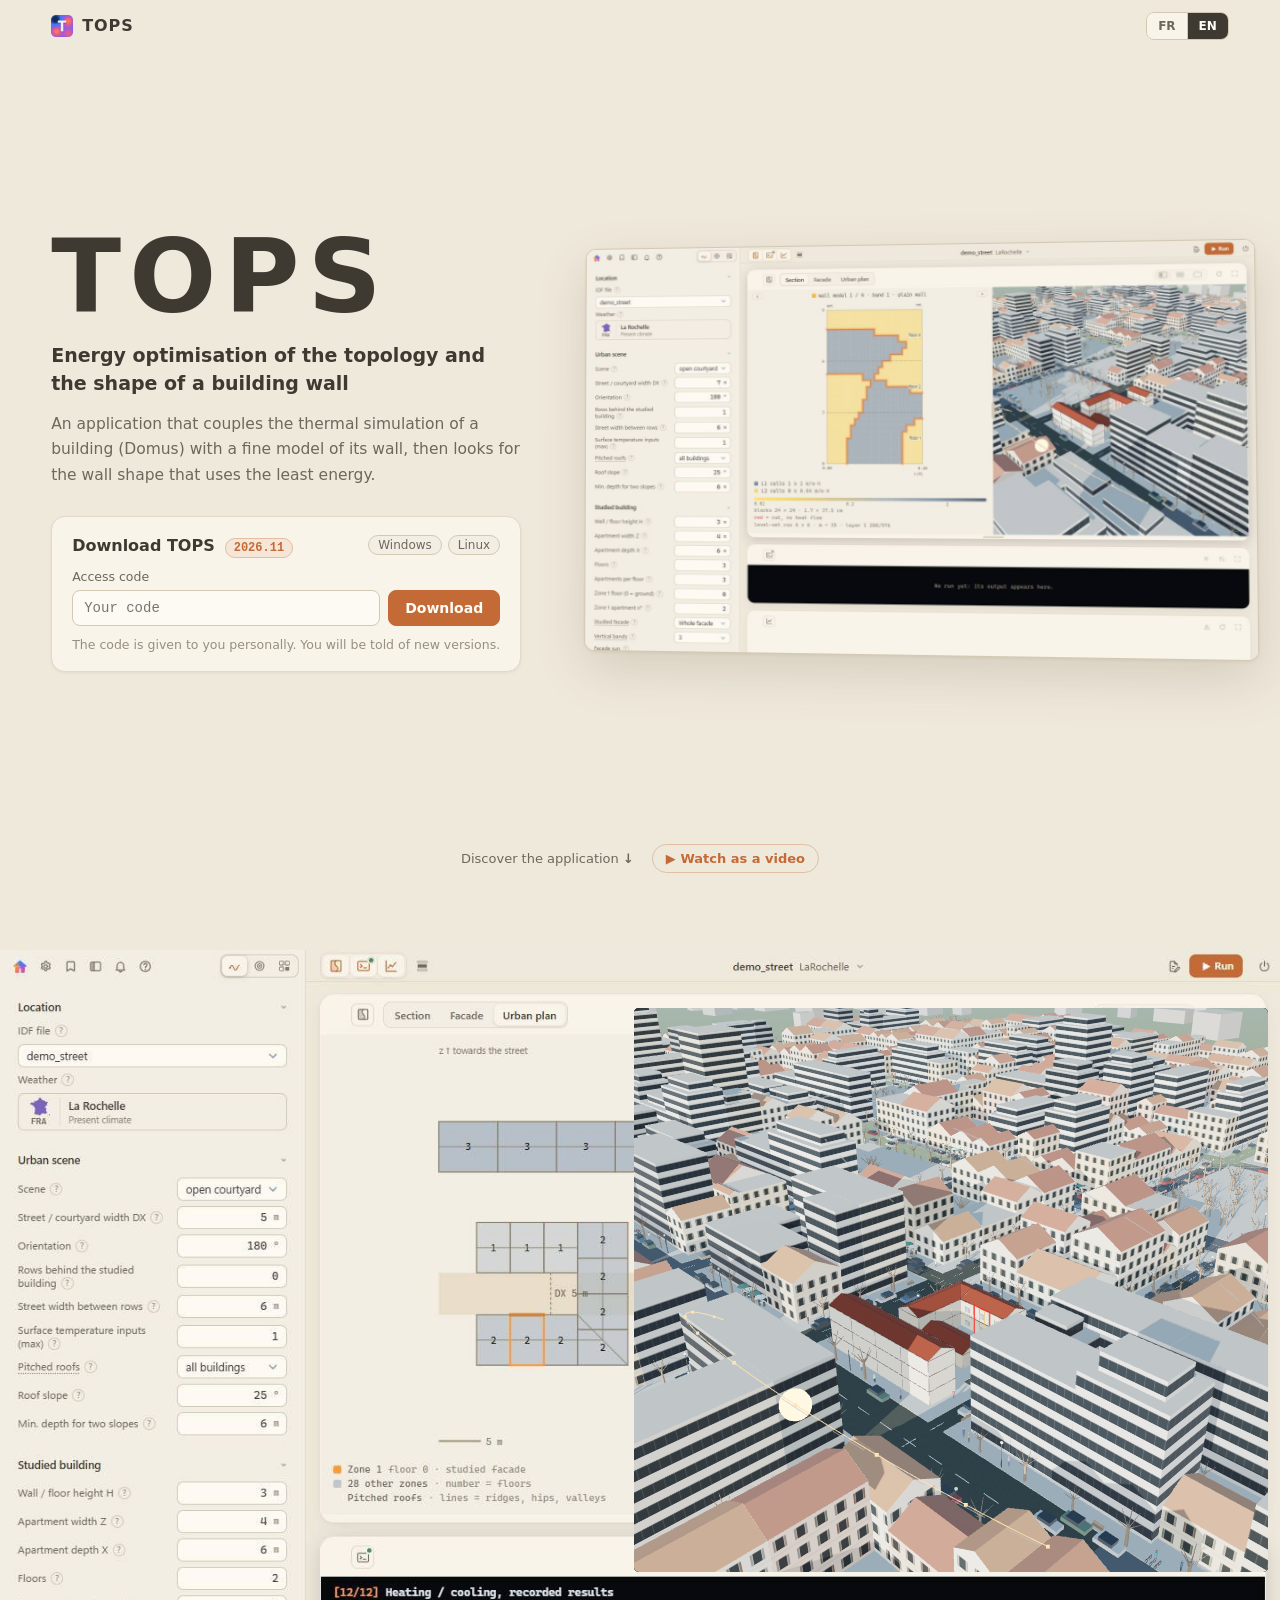
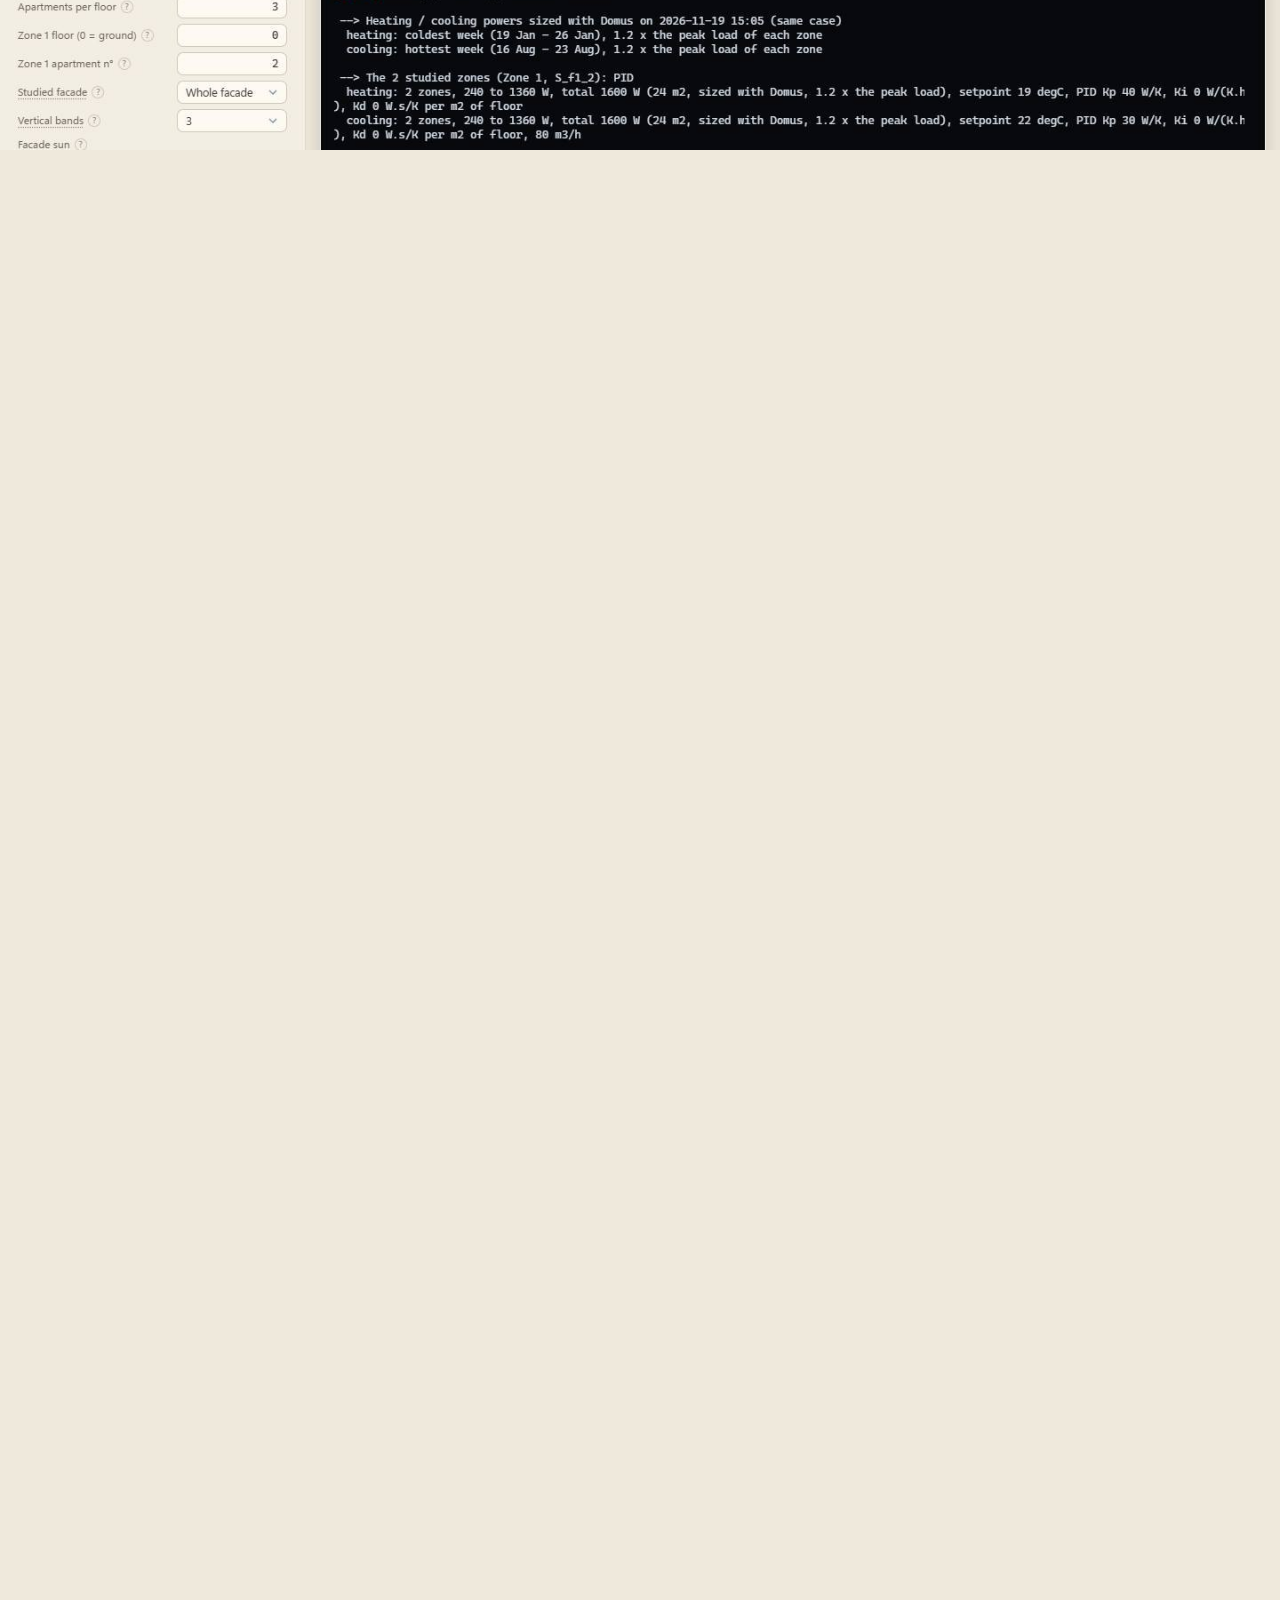
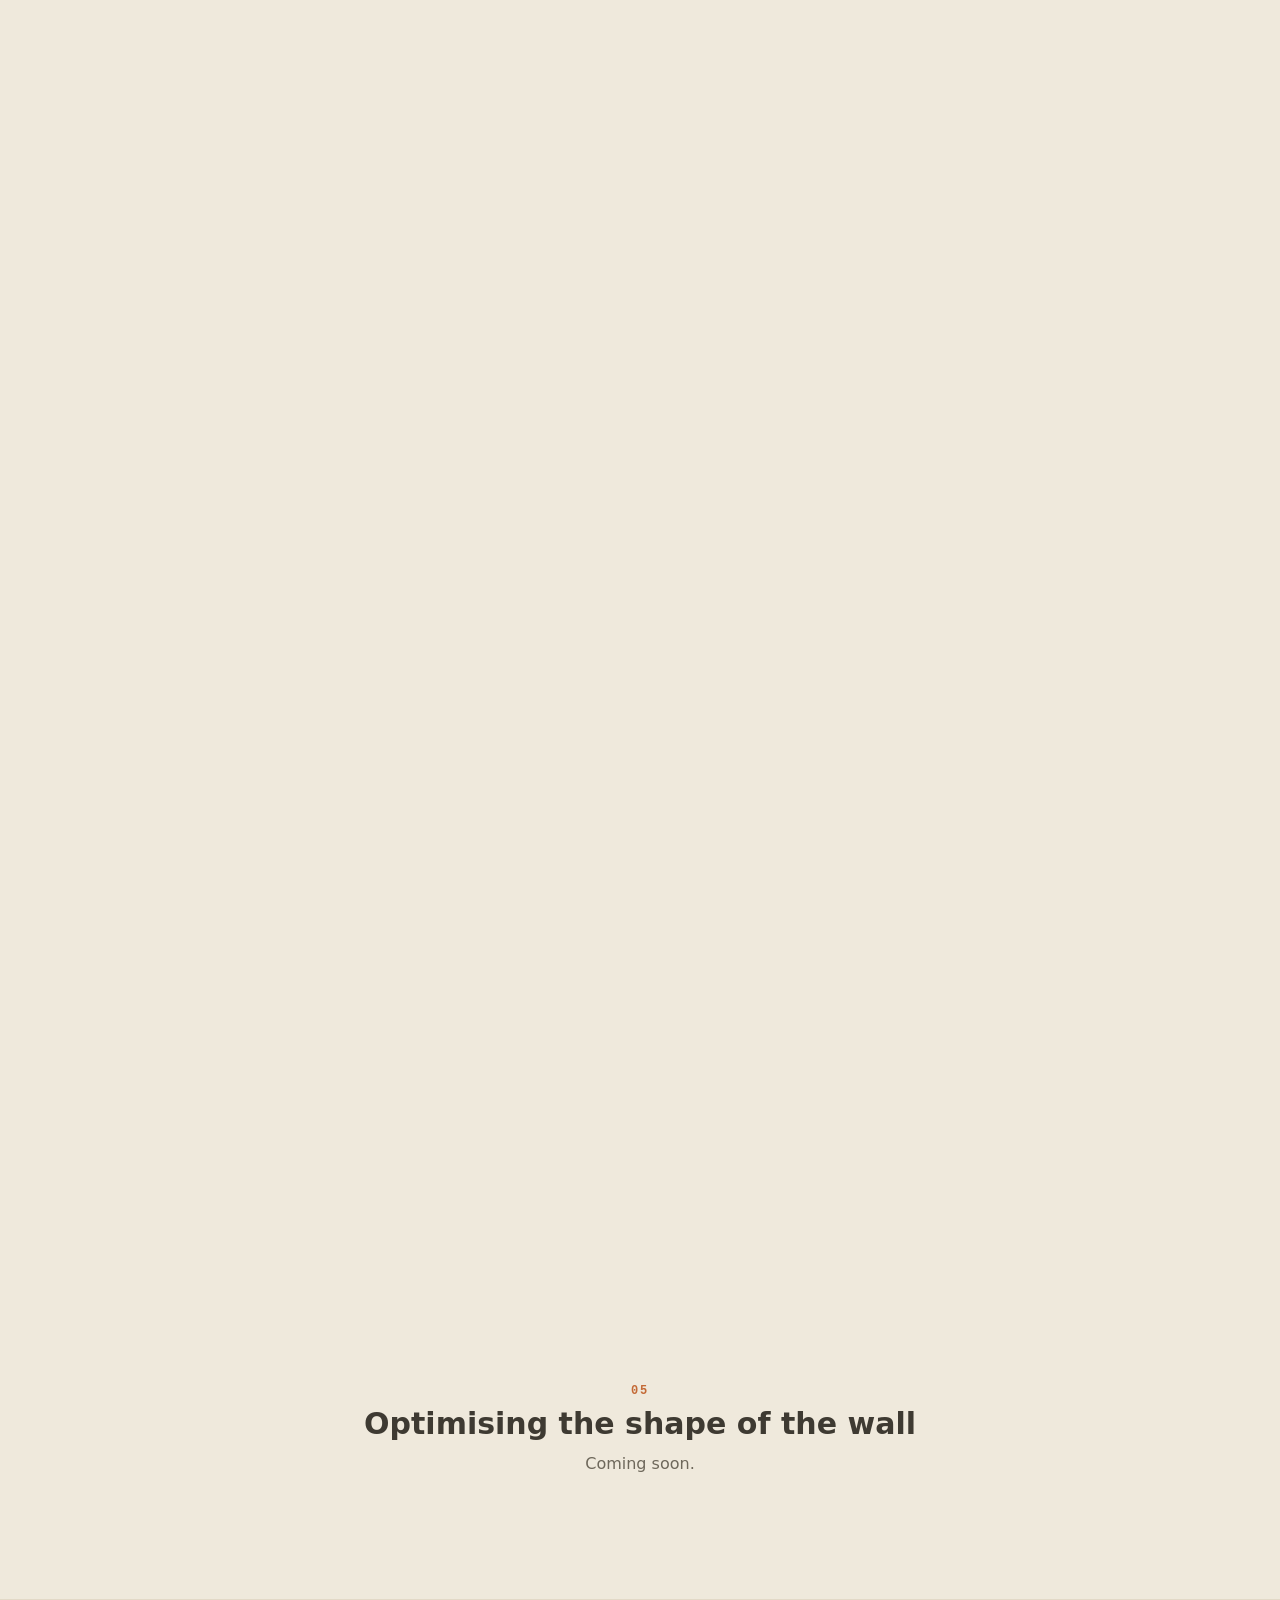
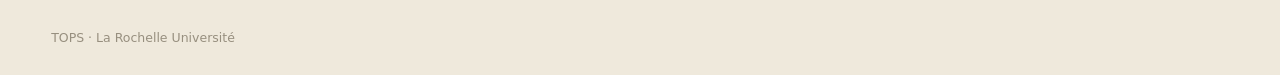
==== index.html @ 08a6b589 "update 5" ====
<!DOCTYPE html>
<html lang="fr">
<head>
<meta charset="utf-8">
<meta name="viewport" content="width=device-width, initial-scale=1">
<title>TOPS</title>
<meta name="description" content="TOPS : optimisation énergétique de la topologie et de la forme d'une paroi de bâtiment.">
<link rel="icon" href="assets/tops.png">
<link rel="stylesheet" href="css/site.css?v=2026-11-19b">
</head>
<body>

<header class="top">
  <a class="brand" href="#"><img src="assets/tops.png" alt="" width="22" height="22"><span>TOPS</span></a>
  <div class="lang" role="group" aria-label="Langue / Language">
    <button type="button" data-lang="fr">FR</button><button type="button" data-lang="en">EN</button>
  </div>
</header>

<main>
  <!-- ============ landing: what it is + download ============ -->
  <section class="hero">
    <div class="hero-text">
      <h1>TOPS</h1>
      <p class="sub" data-i18n="tagline">Optimisation énergétique de la topologie et de la forme d’une paroi de bâtiment</p>
      <p class="lead" data-i18n="lead">Une application qui couple la simulation thermique d’un bâtiment (Domus) à un modèle fin de sa paroi, puis cherche la forme de paroi qui consomme le moins.</p>

      <div class="dl card">
        <div class="dl-head">
          <div><b data-i18n="dlTitle">Télécharger TOPS</b><span class="ver">2026.11</span></div>
          <div class="os"><span class="chip">Windows</span><span class="chip">Linux</span></div>
        </div>
        <form class="dl-form" id="dlForm" autocomplete="off">
          <label for="dlCode" data-i18n="dlLabel">Code d’accès</label>
          <div class="dl-row">
            <input id="dlCode" name="code" type="text" inputmode="text" spellcheck="false" data-i18n-ph="dlPh" placeholder="Votre code">
            <button class="btn accent" type="submit" data-i18n="dlBtn">Télécharger</button>
          </div>
          <p class="dl-note" id="dlNote" data-i18n="dlNote">Le code vous est donné personnellement. Vous serez prévenu des nouvelles versions.</p>
        </form>
      </div>
    </div>
    <figure class="hero-shot win">
      <div class="win-bar"><i></i><i></i><i></i></div>
      <img src="media/s1_open.jpg" alt="" data-i18n-alt="heroAlt">
    </figure>
    <div class="more"><a href="#film"><span data-i18n="more">Découvrir l’application</span> <b>↓</b></a>
      <button class="watch" type="button">▶ <span data-i18n="watch">Regarder comme une vidéo</span></button></div>
  </section>

  <!-- ============ the film: one screen held in place; the scrolling is its time (forwards, backwards, still) ============ -->
  <section class="film" id="film">
    <div class="screen">
      <div class="clips"></div>
      <!-- step 3: the 3D viewer of TOPS itself, laid over the 3D view of the picture -->
      <div class="live">
        <iframe title="TOPS 3D" allow="fullscreen"></iframe>
        <button class="gate" type="button"><span data-i18n="liveTouch">Touchez pour prendre la vue en main</span></button>
      </div>
      <div class="tour"><span class="hint" data-i18n="liveHint">La vue est à vous : glissez pour tourner, Ctrl + molette pour zoomer</span>
        <button class="resume" type="button">↺ <span data-i18n="liveResume">Reprendre la visite guidée</span></button></div>
      <div class="cap"><p class="num"></p><h2></h2><p class="txt"></p></div>
      <div class="ctl"><button class="play" type="button" title="Lecture"><i></i></button>
        <nav class="track" aria-label="Étapes"><span class="fill"></span></nav></div>
      <p class="scroll-hint"><span data-i18n="scrollHint">Faites défiler pour avancer</span> <b>↓</b></p>
    </div>
    <!-- one step per part of the film; data-id: media/<id>.mp4 (durations: media/film.json);
         data-live: the page laid over the picture during data-dur seconds of film -->
    <div class="steps">
      <div class="step" data-id="s1_open" data-t="s1t" data-p="s1p"></div>
      <div class="step" data-id="s2_scene" data-t="s2t" data-p="s2p"></div>
      <div class="step" data-id="s3_view" data-t="s3t" data-p="s3p" data-live="viewer/index.html" data-dur="36"></div>
      <div class="step" data-id="s4_weather" data-t="s4t" data-p="s4p"></div>
    </div>
  </section>

  <section class="soon">
    <p class="num">05</p>
    <h2 data-i18n="s5t">Optimiser la forme de la paroi</h2>
    <p data-i18n="soon">Bientôt.</p>
  </section>
</main>

<footer class="foot"><span>TOPS · La Rochelle Université</span></footer>

<script src="media/film.js?v=2026-11-19b"></script>
<script src="js/site.js?v=2026-11-19b"></script>
</body>
</html>
---- css/site.css ----
/* Cream theme of TOPS (the values of html[data-theme=cream] in hubgui/web/css/ux.css) */
:root {
  --bg: #efe9dc; --bg-2: #f3eee3; --panel: #f8f4ea; --panel-2: #f2ece0; --raise: #e9e1d1;
  --line: #e2d9c7; --line-2: #d3c8b2;
  --text: #3e3a32; --muted: #6e685b; --faint: #978f7f;
  --accent: #c46a36; --accent-hover: #b25d2c;
  --input-bg: #fdfaf3;
  --shadow: 0 1px 3px rgba(80,60,30,.08), 0 18px 50px rgba(80,60,30,.16);
  --sans: "Segoe UI Variable Text", "Segoe UI", system-ui, -apple-system, "Helvetica Neue", sans-serif;
  --mono: "Cascadia Mono", Consolas, ui-monospace, monospace;
  color-scheme: light;
}
* { box-sizing: border-box; }
html { scroll-behavior: smooth; }
html, body { margin: 0; background: var(--bg); color: var(--text); font-family: var(--sans); }
body { overflow-x: hidden; }
img, video { display: block; max-width: 100%; }

/* ---------- top bar ---------- */
.top { position: sticky; top: 0; z-index: 10; height: 52px; display: flex; align-items: center; justify-content: space-between;
  padding: 0 max(16px, 4vw); background: rgba(239,233,220,.86); backdrop-filter: blur(10px); -webkit-backdrop-filter: blur(10px);
  border-bottom: 1px solid transparent; transition: border-color .3s; }
.top.scrolled { border-bottom-color: var(--line); }
.top { transition: border-color .3s, transform .35s ease; }
.top.away { transform: translateY(-100%); }        /* hidden while going down the film: the application fills the screen */
.brand { display: flex; align-items: center; gap: 9px; color: var(--text); text-decoration: none; font-weight: 700; letter-spacing: .06em; }
.lang { display: flex; border: 1px solid var(--line-2); border-radius: 8px; overflow: hidden; }
.lang button { font: 600 12px var(--sans); padding: 6px 11px; border: 0; background: var(--panel); color: var(--muted); cursor: pointer; }
.lang button + button { border-left: 1px solid var(--line-2); }
.lang button.on { background: var(--text); color: #fffdf7; }

/* ---------- landing ---------- */
.hero { min-height: calc(100vh - 52px); display: grid; grid-template-columns: minmax(320px, 470px) minmax(0, 1fr); gap: 5vw;
  align-items: center; padding: 4vh max(16px, 4vw) 10vh; position: relative; }
.hero h1 { margin: 0; font-size: clamp(56px, 8vw, 104px); letter-spacing: .08em; line-height: 1; font-weight: 700; }
.hero .sub { margin: 14px 0 0; font-size: 19px; line-height: 1.45; color: var(--text); font-weight: 600; }
.hero .lead { margin: 14px 0 28px; font-size: 15.5px; line-height: 1.65; color: var(--muted); }

.card { background: var(--panel); border: 1px solid var(--line); border-radius: 14px; box-shadow: 0 1px 3px rgba(80,60,30,.08); }
.dl { padding: 18px 20px 16px; }
.dl-head { display: flex; justify-content: space-between; align-items: center; gap: 10px; flex-wrap: wrap; }
.dl-head b { font-size: 16px; }
.ver { margin-left: 10px; font: 600 12px var(--mono); color: var(--accent); background: #f6e6d8; border: 1px solid #e2bfa3;
  padding: 2px 8px; border-radius: 999px; }
.os { display: flex; gap: 6px; }
.chip { font-size: 12px; color: var(--muted); border: 1px solid var(--line-2); border-radius: 999px; padding: 2px 9px; background: var(--bg-2); }
.dl-form { margin-top: 14px; }
.dl-form label { display: block; font-size: 12.5px; color: var(--muted); margin-bottom: 6px; }
.dl-row { display: flex; gap: 8px; }
.dl-row input { flex: 1; min-width: 0; font: 14px var(--mono); padding: 9px 11px; border-radius: 8px; border: 1px solid var(--line-2);
  background: var(--input-bg); color: var(--text); outline: none; }
.dl-row input:focus { border-color: var(--accent); box-shadow: 0 0 0 3px rgba(196,106,54,.15); }
.btn { font: 600 14px var(--sans); border-radius: 8px; padding: 9px 16px; cursor: pointer; border: 1px solid var(--line-2); background: var(--panel-2); color: var(--text); }
.btn.accent { background: var(--accent); border-color: var(--accent); color: #fffdf7; }
.btn.accent:hover { background: var(--accent-hover); }
.dl-note { margin: 10px 0 0; font-size: 12.5px; line-height: 1.5; color: var(--faint); }
.dl-note.warn { color: #a4562a; }

/* the window of the application (shadow + its own bar is the top of the clip) */
.win { position: relative; border-radius: 10px; overflow: hidden; background: var(--panel); border: 1px solid var(--line-2);
  box-shadow: var(--shadow); aspect-ratio: 1440 / 900; }
.win img, .win video { width: 100%; height: 100%; object-fit: cover; }
.hero-shot { margin: 0; transform: perspective(1600px) rotateY(-7deg) rotateX(2deg); transform-origin: left center; }
.hero-shot .win-bar { display: none; }
.hero-shot.win { aspect-ratio: 1440 / 900; }

.more { position: absolute; left: 50%; bottom: 3vh; transform: translateX(-50%); display: flex; gap: 18px; align-items: center; font-size: 13px; }
.more a { color: var(--muted); text-decoration: none; }
.watch { font: 600 13px var(--sans); color: var(--accent); background: transparent; border: 1px solid #e2bfa3; border-radius: 999px; padding: 6px 13px; cursor: pointer; }
.watch:hover { background: #f6e6d8; }
.more b { display: inline-block; animation: bob 1.6s ease-in-out infinite; }
@keyframes bob { 50% { transform: translateY(4px); } }

/* ---------- the film: one screen held in place while the page scrolls under it (the scrolling is its time) ---------- */
.film { position: relative; }
/* the background of the application (cream): the bands left by another shape of screen are part of it */
.screen { position: sticky; top: 0; height: 100vh; height: 100svh; overflow: hidden; background: var(--bg); }
.screen .v { position: absolute; inset: 0; width: 100%; height: 100%; object-fit: contain; opacity: 0; }
.screen .v.on { opacity: 1; }
/* step 3: the viewer itself, over the 3D view of the picture then the whole screen (js/site.js placeLive) */
.live { position: absolute; left: 0; top: 0; width: 0; height: 0; overflow: hidden; visibility: hidden; }
.screen.live-on .live { visibility: visible; }
.live iframe { display: block; border: 0; background: var(--bg); transform-origin: 0 0; }
/* touch screens: the finger scrolls the page until the visitor taps the view */
.live .gate { display: none; position: absolute; inset: 0; border: 0; padding: 0; background: transparent; cursor: pointer;
  align-items: flex-end; justify-content: center; }
.live .gate span { margin-bottom: 70px; font: 600 14px var(--sans); color: #fffdf7; background: rgba(36,30,22,.62); padding: 10px 18px;
  border-radius: 999px; box-shadow: 0 8px 30px rgba(40,25,10,.3); }
@media (pointer: coarse) { .screen.live-on:not(.free) .live .gate { display: flex; } }
.live .gate span { opacity: 0; transition: opacity .4s; }
.screen.touring .live .gate span { opacity: 1; }
/* the tour: a hint while it is guided, the way back to it once the visitor has the view */
.tour { position: absolute; left: 50%; bottom: 66px; transform: translateX(-50%); pointer-events: none; opacity: 0; transition: opacity .4s; }
.screen.touring .tour { opacity: 1; }
.tour .hint, .tour .resume { font: 600 13px var(--sans); border-radius: 999px; padding: 8px 16px; white-space: nowrap;
  box-shadow: 0 4px 18px rgba(40,25,10,.22); }
.tour .hint { display: block; color: #fffdf7; background: rgba(36,30,22,.58); backdrop-filter: blur(6px); -webkit-backdrop-filter: blur(6px); }
.tour .resume { display: none; color: var(--text); background: rgba(248,244,234,.95); border: 1px solid var(--line-2); cursor: pointer; }
.screen.free .tour .hint, .screen.auto .tour .hint { display: none; }
.screen.free .tour .resume { display: block; pointer-events: auto; }
@media (pointer: coarse) { .tour .hint { display: none; } }
.steps { margin-top: -100vh; margin-top: -100svh; position: relative; pointer-events: none; }
.step { position: absolute; left: 0; right: 0; }

/* what the step shows: a card over the application (bottom right: its empty corner of figures) */
.cap { position: absolute; right: 22px; bottom: 76px; width: min(360px, calc(100% - 44px)); padding: 14px 18px 15px;
  background: rgba(248,244,234,.93); border: 1px solid var(--line-2); border-radius: 14px;
  box-shadow: 0 10px 34px rgba(80,60,30,.20); backdrop-filter: blur(8px); -webkit-backdrop-filter: blur(8px);
  opacity: 0; transform: translateY(8px); transition: opacity .35s, transform .35s; pointer-events: none; }
.cap.in { opacity: 1; transform: none; }
.cap .num { font: 700 11.5px var(--mono); letter-spacing: .14em; color: var(--accent); margin: 0 0 5px; }
.cap h2 { margin: 0 0 6px; font-size: 19px; line-height: 1.25; }
.cap .txt { margin: 0; font-size: 14px; line-height: 1.55; color: var(--muted); }


/* play (the page scrolls by itself at the speed of the film) above the track of the whole film, one dot per step:
   right edge, out of the way of the application */
.ctl { position: absolute; right: 8px; top: 50%; transform: translateY(-50%); display: flex; flex-direction: column; align-items: center;
  gap: 12px; opacity: 0; transition: opacity .4s; pointer-events: none; }
.screen.shown .ctl { opacity: 1; pointer-events: auto; }
.ctl .play { width: 30px; height: 30px; border-radius: 50%; border: 0; background: var(--accent); cursor: pointer; display: grid; place-items: center;
  box-shadow: 0 4px 14px rgba(120,60,20,.28); }
.ctl .play:hover { background: var(--accent-hover); }
.ctl .play i { width: 0; height: 0; border-left: 10px solid #fffdf7; border-top: 6px solid transparent; border-bottom: 6px solid transparent; margin-left: 3px; }
.screen.auto .ctl .play i { width: 10px; height: 11px; border: 0; margin: 0; border-left: 3px solid #fffdf7; border-right: 3px solid #fffdf7; }
.ctl .track { position: relative; width: 16px; height: min(240px, 34vh); cursor: pointer; }
.ctl .track::before { content: ''; position: absolute; top: 0; bottom: 0; left: 7px; width: 3px; border-radius: 2px; background: rgba(211,200,178,.9); }
.ctl .fill { position: absolute; top: 0; left: 7px; width: 3px; border-radius: 2px; background: var(--accent); height: 0; }
.ctl .track a { position: absolute; left: 3px; width: 11px; height: 11px; margin-top: -5px; border-radius: 50%; background: var(--panel);
  border: 2px solid var(--line-2); box-shadow: 0 1px 4px rgba(80,60,30,.25); transition: background .3s, border-color .3s, transform .3s; }
.ctl .track a:hover { transform: scale(1.25); }
.ctl .track a.on { background: var(--accent); border-color: var(--accent); transform: scale(1.2); }
/* the first time on the film: scrolling is the way on */
.scroll-hint { position: absolute; left: 50%; bottom: 18px; transform: translateX(-50%); margin: 0; font-size: 13px; color: var(--muted);
  background: rgba(248,244,234,.9); padding: 6px 14px; border-radius: 999px; border: 1px solid var(--line); opacity: 0; transition: opacity .5s; pointer-events: none; }
.scroll-hint b { display: inline-block; animation: bob 1.6s ease-in-out infinite; }
.screen.shown.at-start:not(.auto) .scroll-hint { opacity: 1; }

.soon { max-width: 760px; margin: 0 auto; padding: 14vh max(16px, 4vw); text-align: center; }
.soon .num { font: 700 12px var(--mono); letter-spacing: .14em; color: var(--accent); margin: 0 0 8px; }
.soon h2 { margin: 0 0 12px; font-size: 30px; line-height: 1.2; }
.soon p { margin: 0; color: var(--muted); }

.foot { padding: 30px max(16px, 4vw); color: var(--faint); font-size: 12.5px; border-top: 1px solid var(--line); }

/* ---------- narrow screens ---------- */
@media (max-width: 900px) {
  .hero { grid-template-columns: minmax(0, 1fr); gap: 28px; padding-top: 3vh; }
  .hero-shot { transform: none; }
  .more { display: none; }
  .cap { left: 12px; right: 12px; width: auto; bottom: 64px; padding: 11px 14px; }
  .cap h2 { font-size: 17px; }
  .cap .txt { font-size: 13px; }
  .ctl { right: 4px; }
  .tour { bottom: 58px; }
  .tour .hint, .tour .resume { font-size: 12px; }
  .soon h2 { font-size: 24px; }
}
@media (max-width: 420px) {
  .dl-row { flex-direction: column; }
}
@media (prefers-reduced-motion: reduce) {
  html { scroll-behavior: auto; }
  .more b, .scroll-hint b { animation: none; }
}
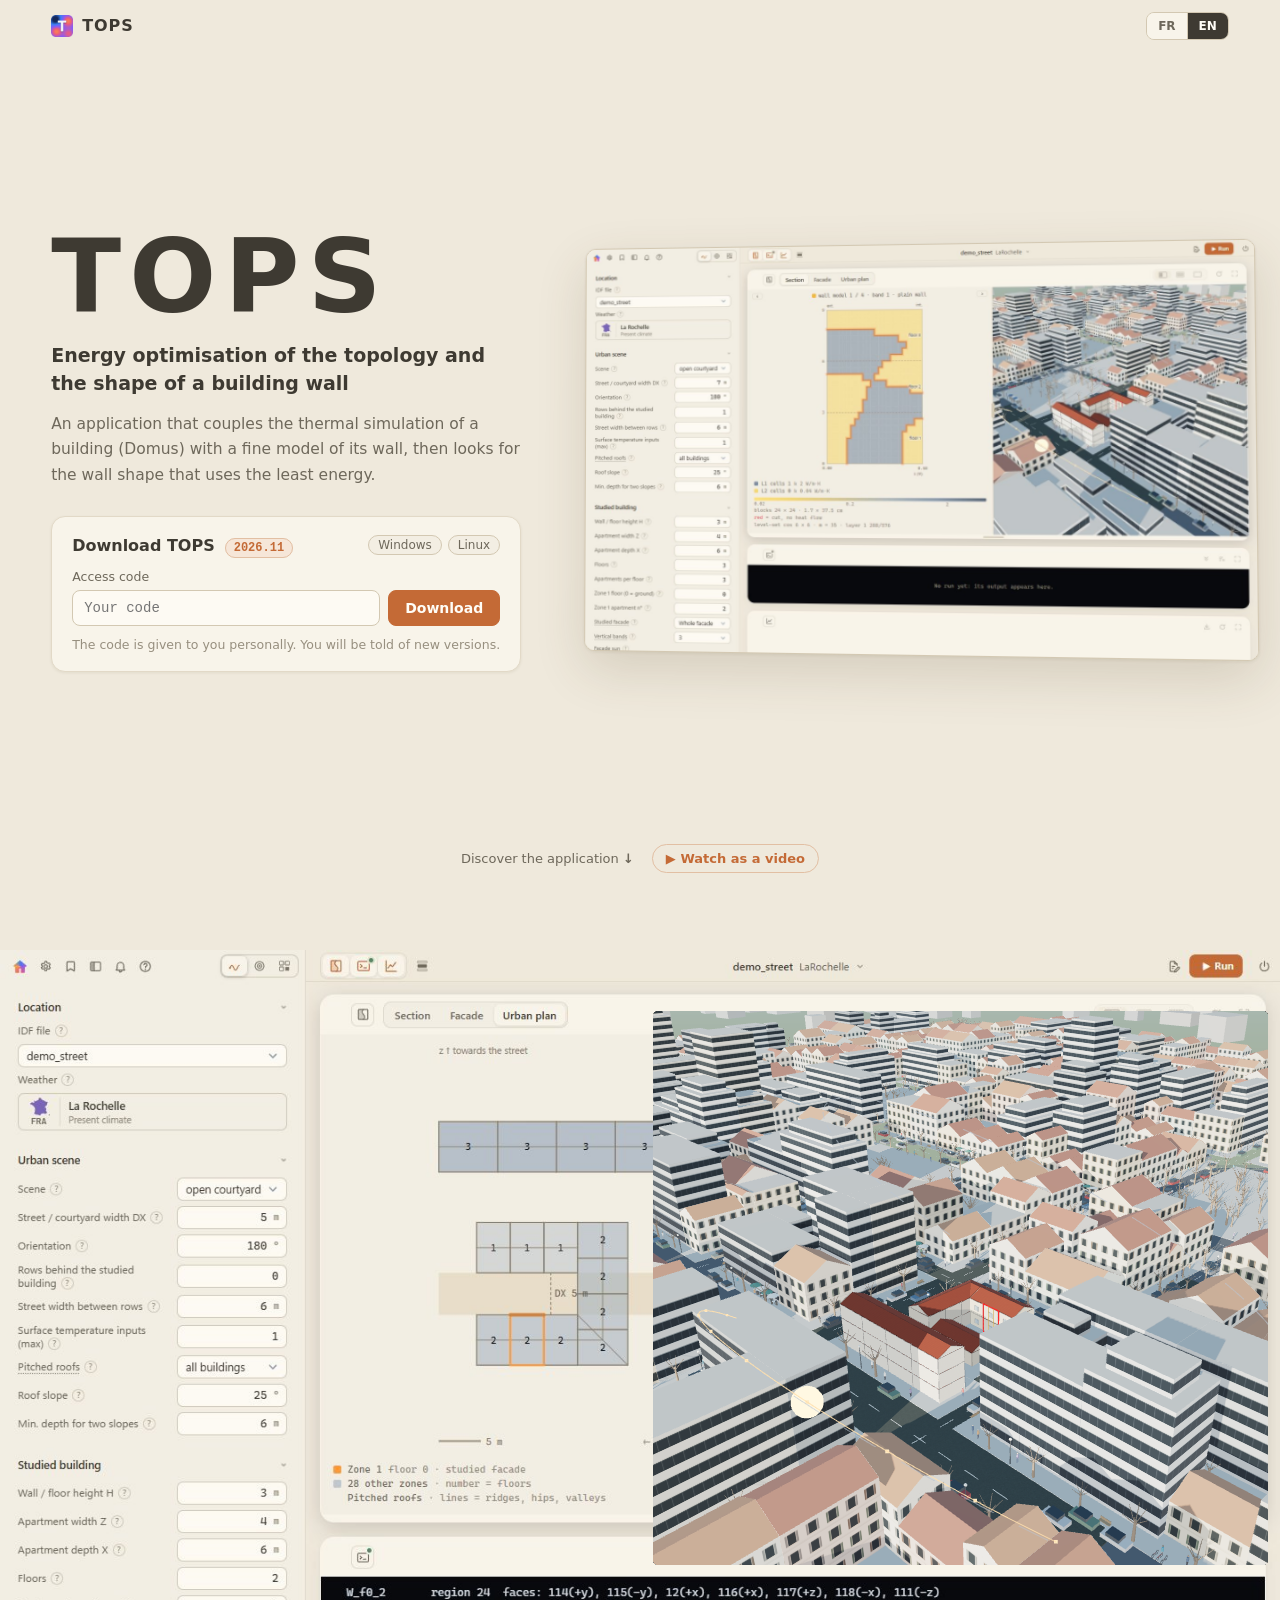
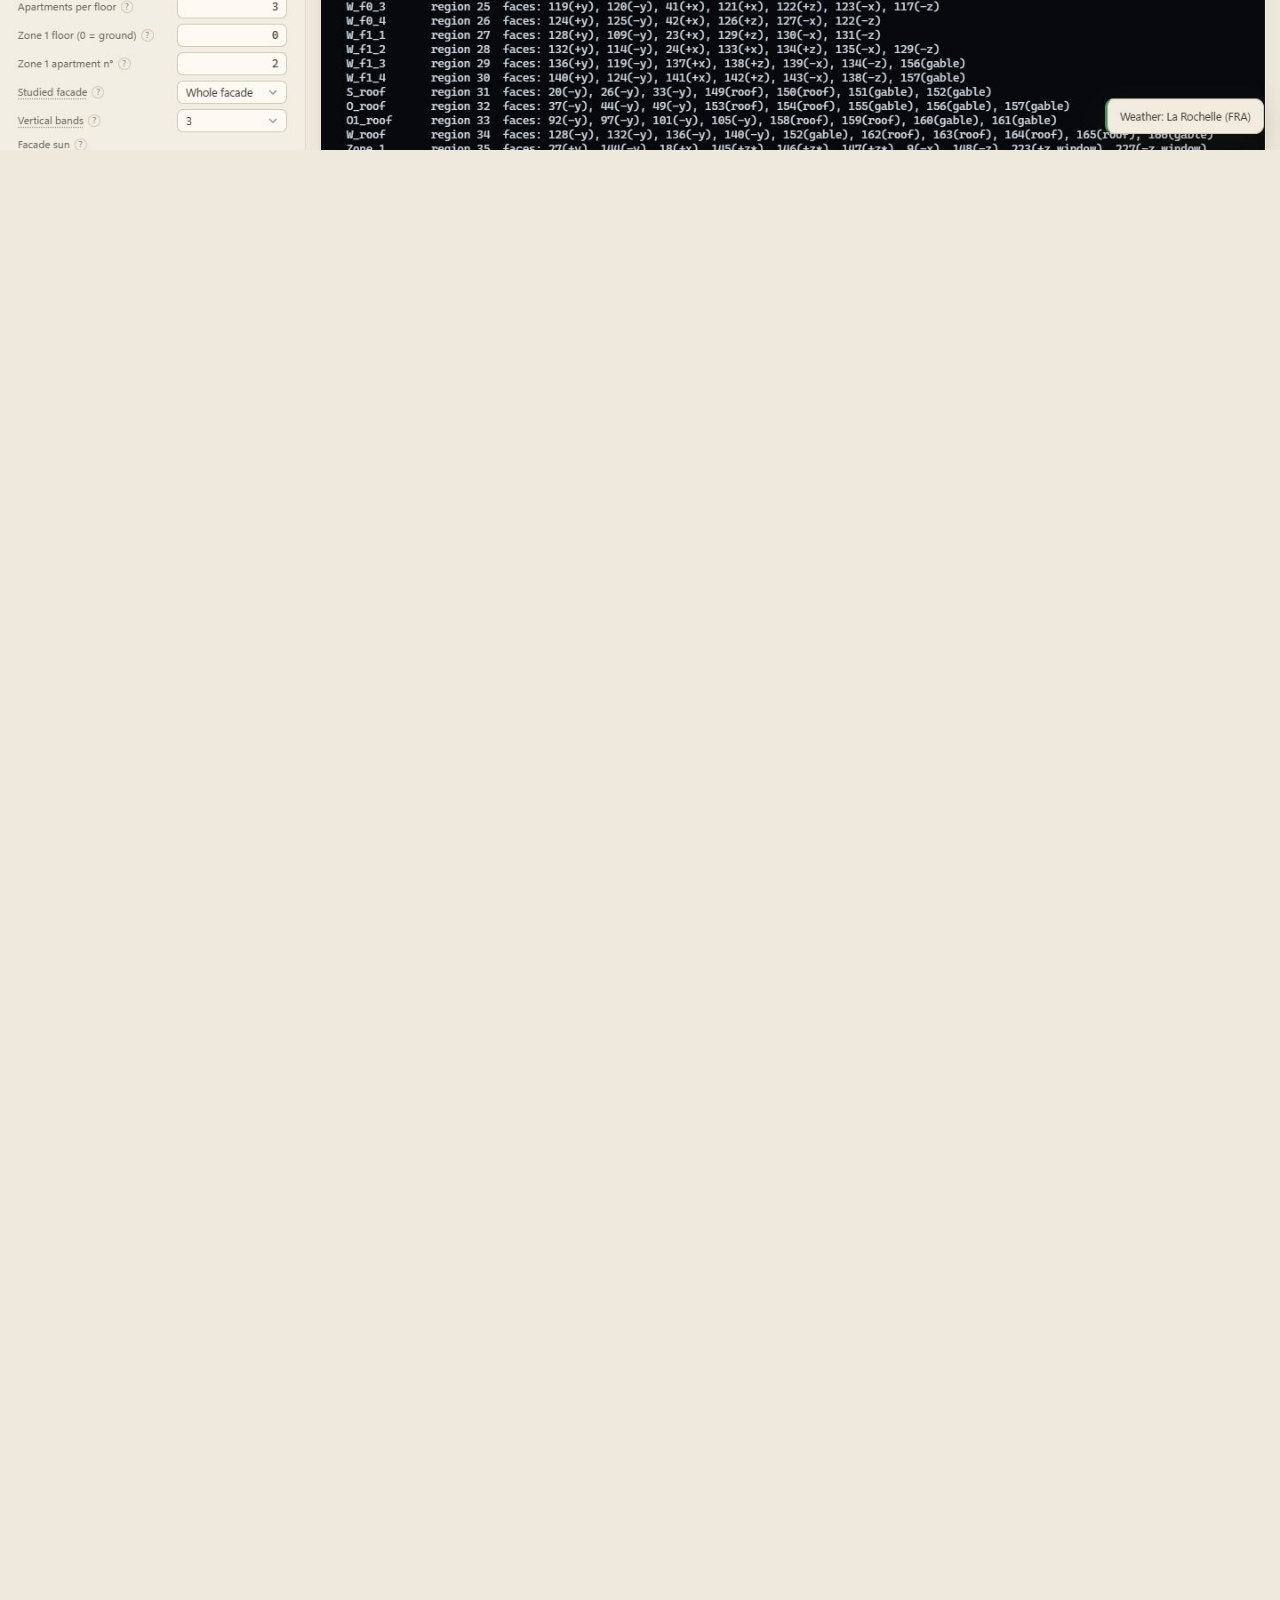
==== commit 4105a91c: "update 6" ====
--- a/index.html
+++ b/index.html
@@ -6,7 +6,7 @@
 <title>TOPS</title>
 <meta name="description" content="TOPS : optimisation énergétique de la topologie et de la forme d'une paroi de bâtiment.">
 <link rel="icon" href="assets/tops.png">
-<link rel="stylesheet" href="css/site.css?v=2026-11-19b">
+<link rel="stylesheet" href="css/site.css?v=2026-11-19d">
 </head>
 <body>
 
@@ -71,19 +71,20 @@
       <div class="step" data-id="s2_scene" data-t="s2t" data-p="s2p"></div>
       <div class="step" data-id="s3_view" data-t="s3t" data-p="s3p" data-live="viewer/index.html" data-dur="36"></div>
       <div class="step" data-id="s4_weather" data-t="s4t" data-p="s4p"></div>
+      <div class="step" data-id="s5_optim" data-t="s5t" data-p="s5p"></div>
     </div>
   </section>
 
   <section class="soon">
-    <p class="num">05</p>
-    <h2 data-i18n="s5t">Optimiser la forme de la paroi</h2>
+    <p class="num">06</p>
+    <h2 data-i18n="s6t">Les résultats de l'optimisation</h2>
     <p data-i18n="soon">Bientôt.</p>
   </section>
 </main>
 
 <footer class="foot"><span>TOPS · La Rochelle Université</span></footer>
 
-<script src="media/film.js?v=2026-11-19b"></script>
-<script src="js/site.js?v=2026-11-19b"></script>
+<script src="media/film.js?v=2026-11-19d"></script>
+<script src="js/site.js?v=2026-11-19d"></script>
 </body>
 </html>
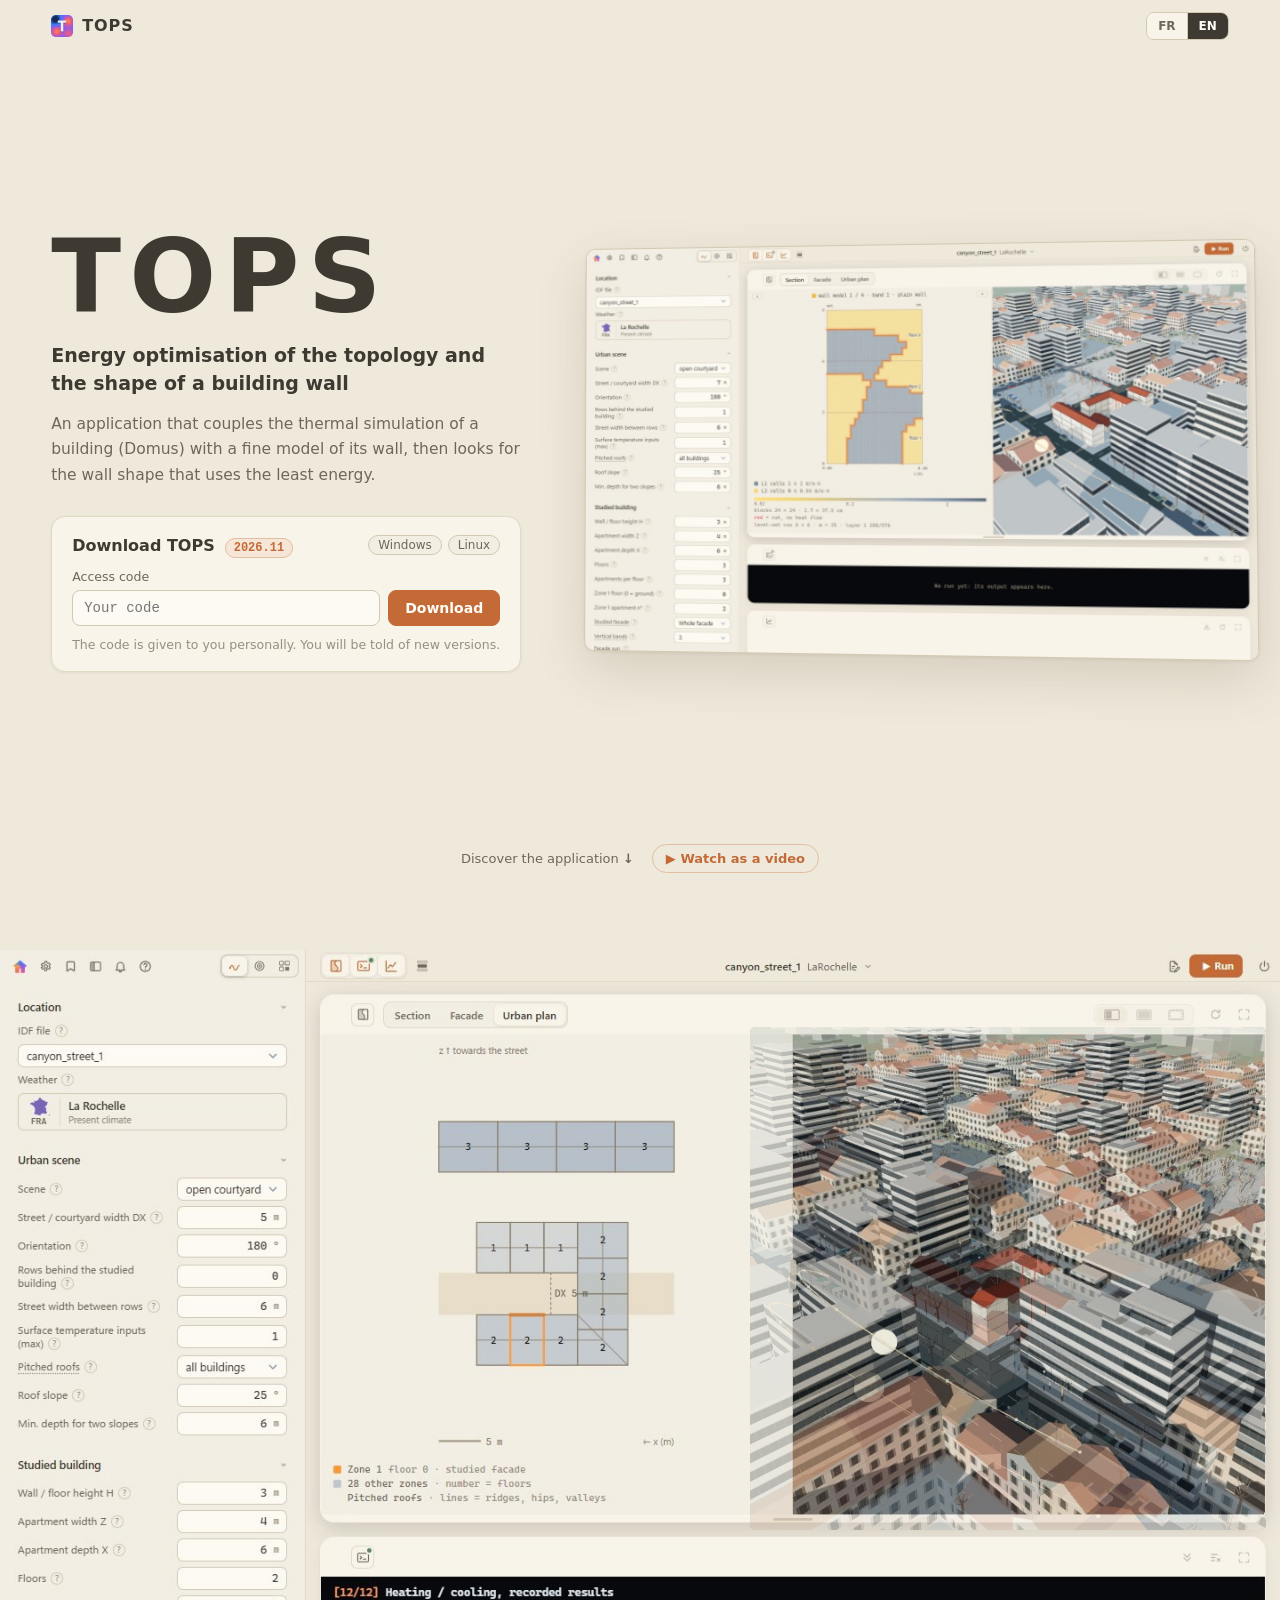
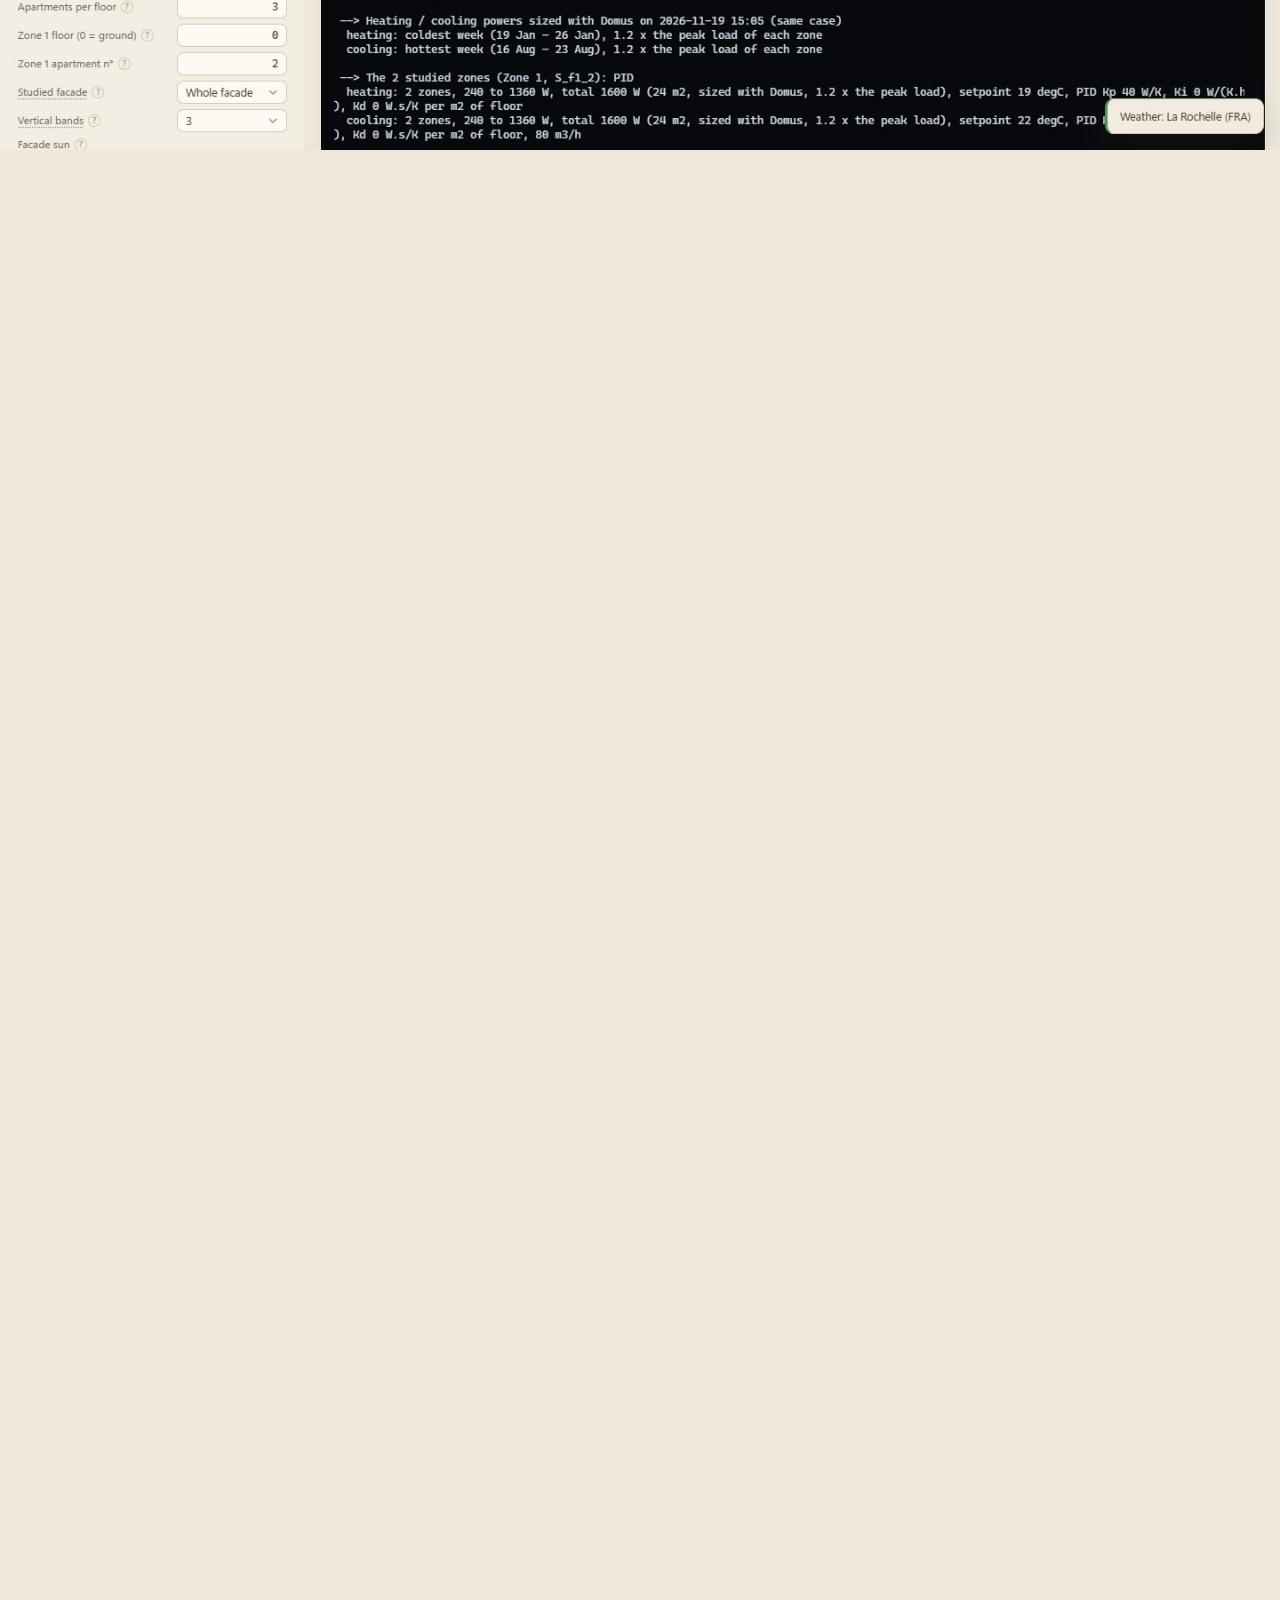
==== commit 2b466ae3: "update 7" ====
--- a/index.html
+++ b/index.html
@@ -6,7 +6,7 @@
 <title>TOPS</title>
 <meta name="description" content="TOPS : optimisation énergétique de la topologie et de la forme d'une paroi de bâtiment.">
 <link rel="icon" href="assets/tops.png">
-<link rel="stylesheet" href="css/site.css?v=2026-11-19d">
+<link rel="stylesheet" href="css/site.css?v=2026-11-19f">
 </head>
 <body>
 
@@ -72,19 +72,21 @@
       <div class="step" data-id="s3_view" data-t="s3t" data-p="s3p" data-live="viewer/index.html" data-dur="36"></div>
       <div class="step" data-id="s4_weather" data-t="s4t" data-p="s4p"></div>
       <div class="step" data-id="s5_optim" data-t="s5t" data-p="s5p"></div>
+      <div class="step" data-id="s6_results" data-t="s6t" data-p="s6p"></div>
+      <div class="step" data-id="s7_sim" data-t="s7t" data-p="s7p"></div>
     </div>
   </section>
 
   <section class="soon">
-    <p class="num">06</p>
-    <h2 data-i18n="s6t">Les résultats de l'optimisation</h2>
+    <p class="num">08</p>
+    <h2 data-i18n="s8t">Les champs dans la paroi</h2>
     <p data-i18n="soon">Bientôt.</p>
   </section>
 </main>
 
 <footer class="foot"><span>TOPS · La Rochelle Université</span></footer>
 
-<script src="media/film.js?v=2026-11-19d"></script>
-<script src="js/site.js?v=2026-11-19d"></script>
+<script src="media/film.js?v=2026-11-19f"></script>
+<script src="js/site.js?v=2026-11-19f"></script>
 </body>
 </html>
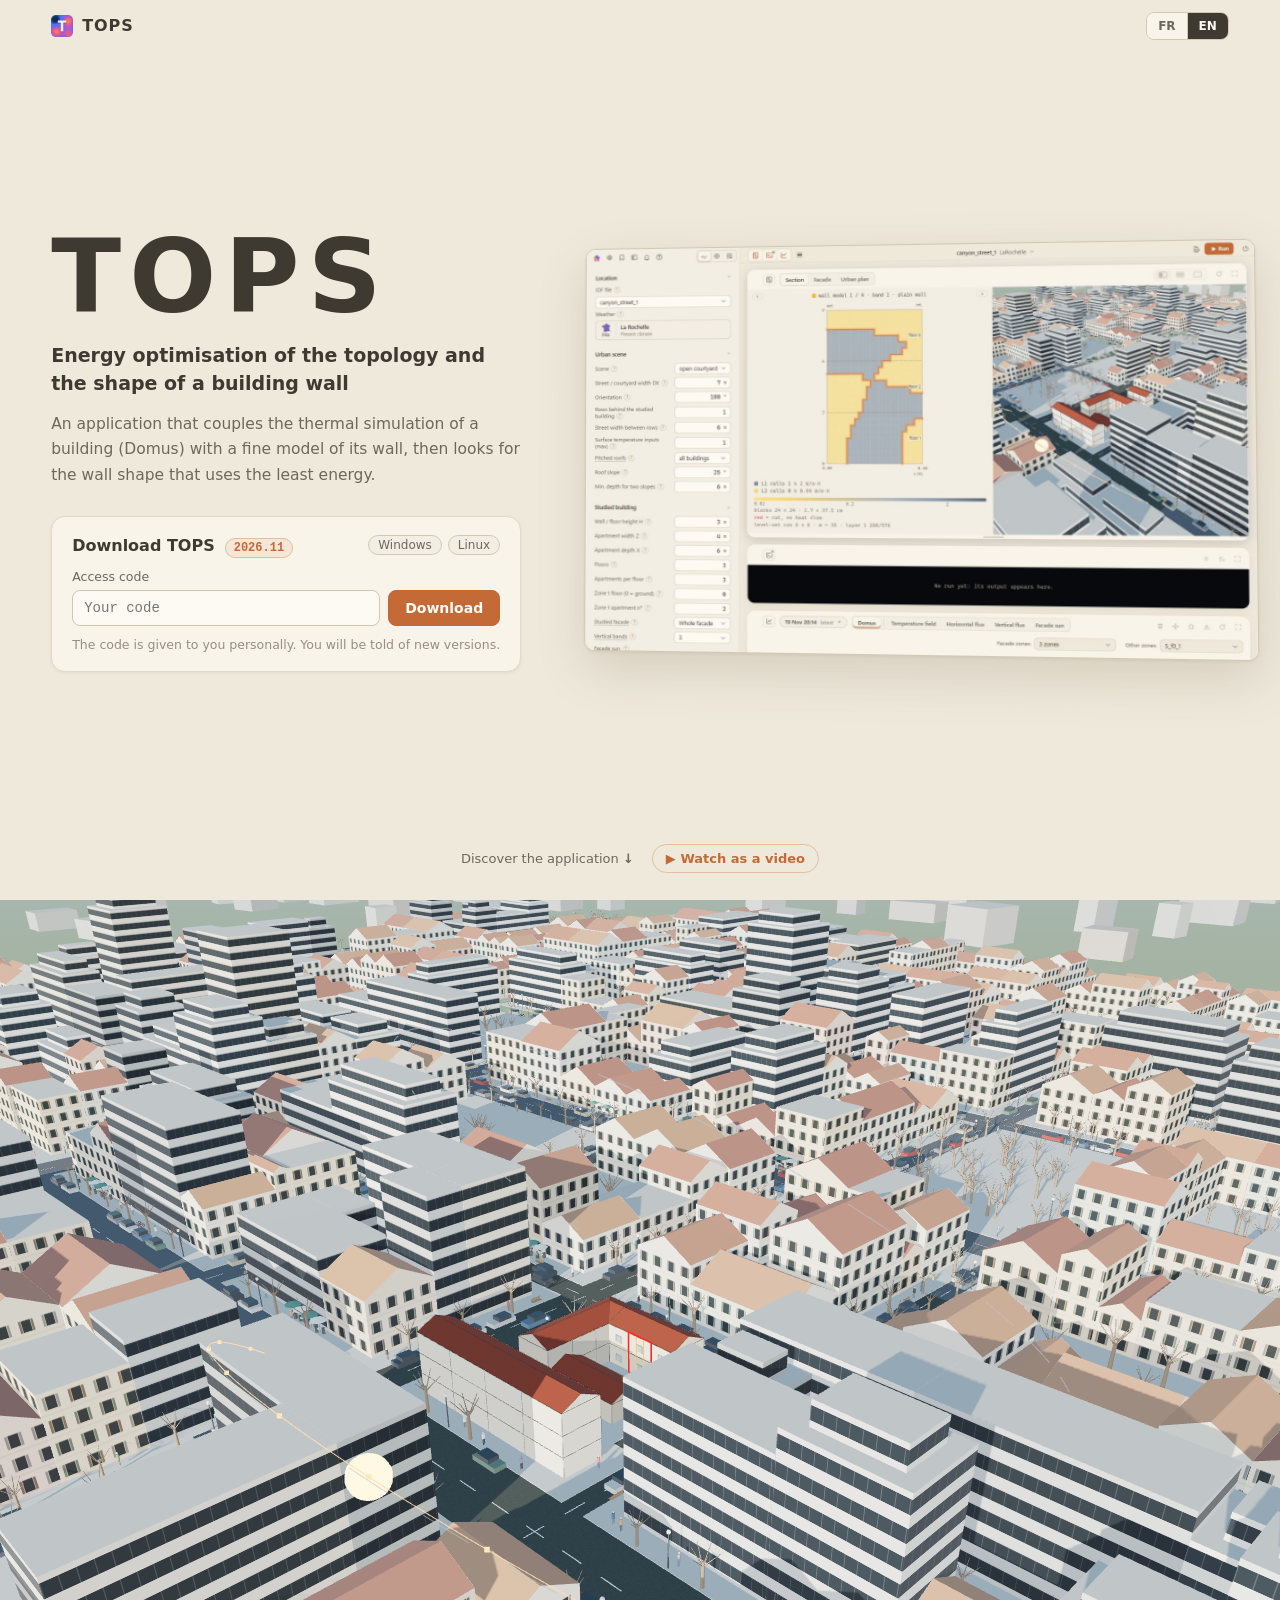
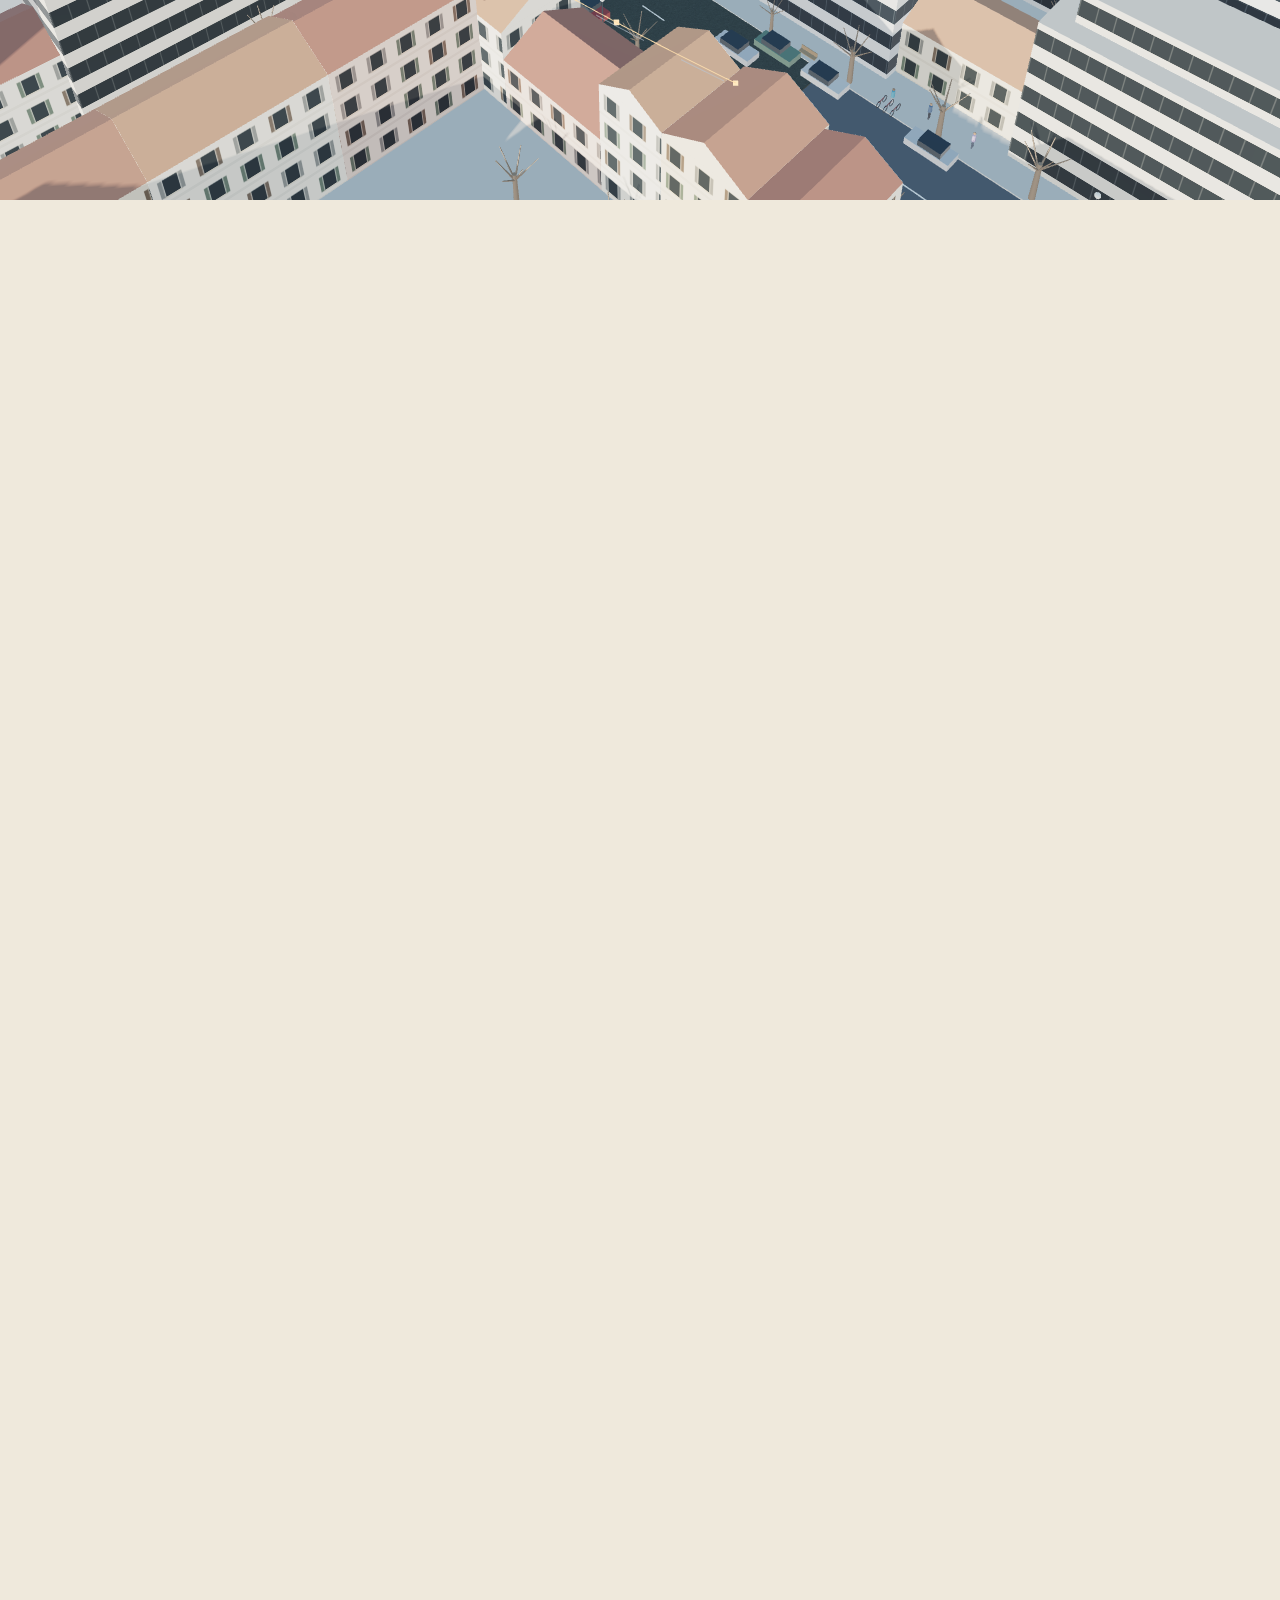
==== commit 36ee5fa3: "update 8" ====
--- a/index.html
+++ b/index.html
@@ -6,7 +6,7 @@
 <title>TOPS</title>
 <meta name="description" content="TOPS : optimisation énergétique de la topologie et de la forme d'une paroi de bâtiment.">
 <link rel="icon" href="assets/tops.png">
-<link rel="stylesheet" href="css/site.css?v=2026-11-19f">
+<link rel="stylesheet" href="css/site.css?v=2026-11-20a">
 </head>
 <body>
 
@@ -74,19 +74,20 @@
       <div class="step" data-id="s5_optim" data-t="s5t" data-p="s5p"></div>
       <div class="step" data-id="s6_results" data-t="s6t" data-p="s6p"></div>
       <div class="step" data-id="s7_sim" data-t="s7t" data-p="s7p"></div>
+      <div class="step" data-id="s8_fields" data-t="s8t" data-p="s8p"></div>
     </div>
   </section>
 
-  <section class="soon">
-    <p class="num">08</p>
-    <h2 data-i18n="s8t">Les champs dans la paroi</h2>
-    <p data-i18n="soon">Bientôt.</p>
+  <section class="end">
+    <h2 data-i18n="endT">Essayer TOPS</h2>
+    <p data-i18n="endP">La version 2026.11 (Windows, Linux) se télécharge avec un code d’accès, en haut de cette page.</p>
+    <a class="btn accent" href="#dlForm">↑ <span data-i18n="endBtn">Télécharger TOPS</span></a>
   </section>
 </main>
 
 <footer class="foot"><span>TOPS · La Rochelle Université</span></footer>
 
-<script src="media/film.js?v=2026-11-19f"></script>
-<script src="js/site.js?v=2026-11-19f"></script>
+<script src="media/film.js?v=2026-11-20a"></script>
+<script src="js/site.js?v=2026-11-20b"></script>
 </body>
 </html>
--- a/css/site.css
+++ b/css/site.css
@@ -136,10 +136,10 @@
 .scroll-hint b { display: inline-block; animation: bob 1.6s ease-in-out infinite; }
 .screen.shown.at-start:not(.auto) .scroll-hint { opacity: 1; }
 
-.soon { max-width: 760px; margin: 0 auto; padding: 14vh max(16px, 4vw); text-align: center; }
-.soon .num { font: 700 12px var(--mono); letter-spacing: .14em; color: var(--accent); margin: 0 0 8px; }
-.soon h2 { margin: 0 0 12px; font-size: 30px; line-height: 1.2; }
-.soon p { margin: 0; color: var(--muted); }
+.end { max-width: 760px; margin: 0 auto; padding: 14vh max(16px, 4vw); text-align: center; }
+.end h2 { margin: 0 0 12px; font-size: 30px; line-height: 1.2; }
+.end p { margin: 0 0 22px; color: var(--muted); }
+.end .btn { display: inline-block; text-decoration: none; }
 
 .foot { padding: 30px max(16px, 4vw); color: var(--faint); font-size: 12.5px; border-top: 1px solid var(--line); }
 
@@ -154,7 +154,7 @@
   .ctl { right: 4px; }
   .tour { bottom: 58px; }
   .tour .hint, .tour .resume { font-size: 12px; }
-  .soon h2 { font-size: 24px; }
+  .end h2 { font-size: 24px; }
 }
 @media (max-width: 420px) {
   .dl-row { flex-direction: column; }
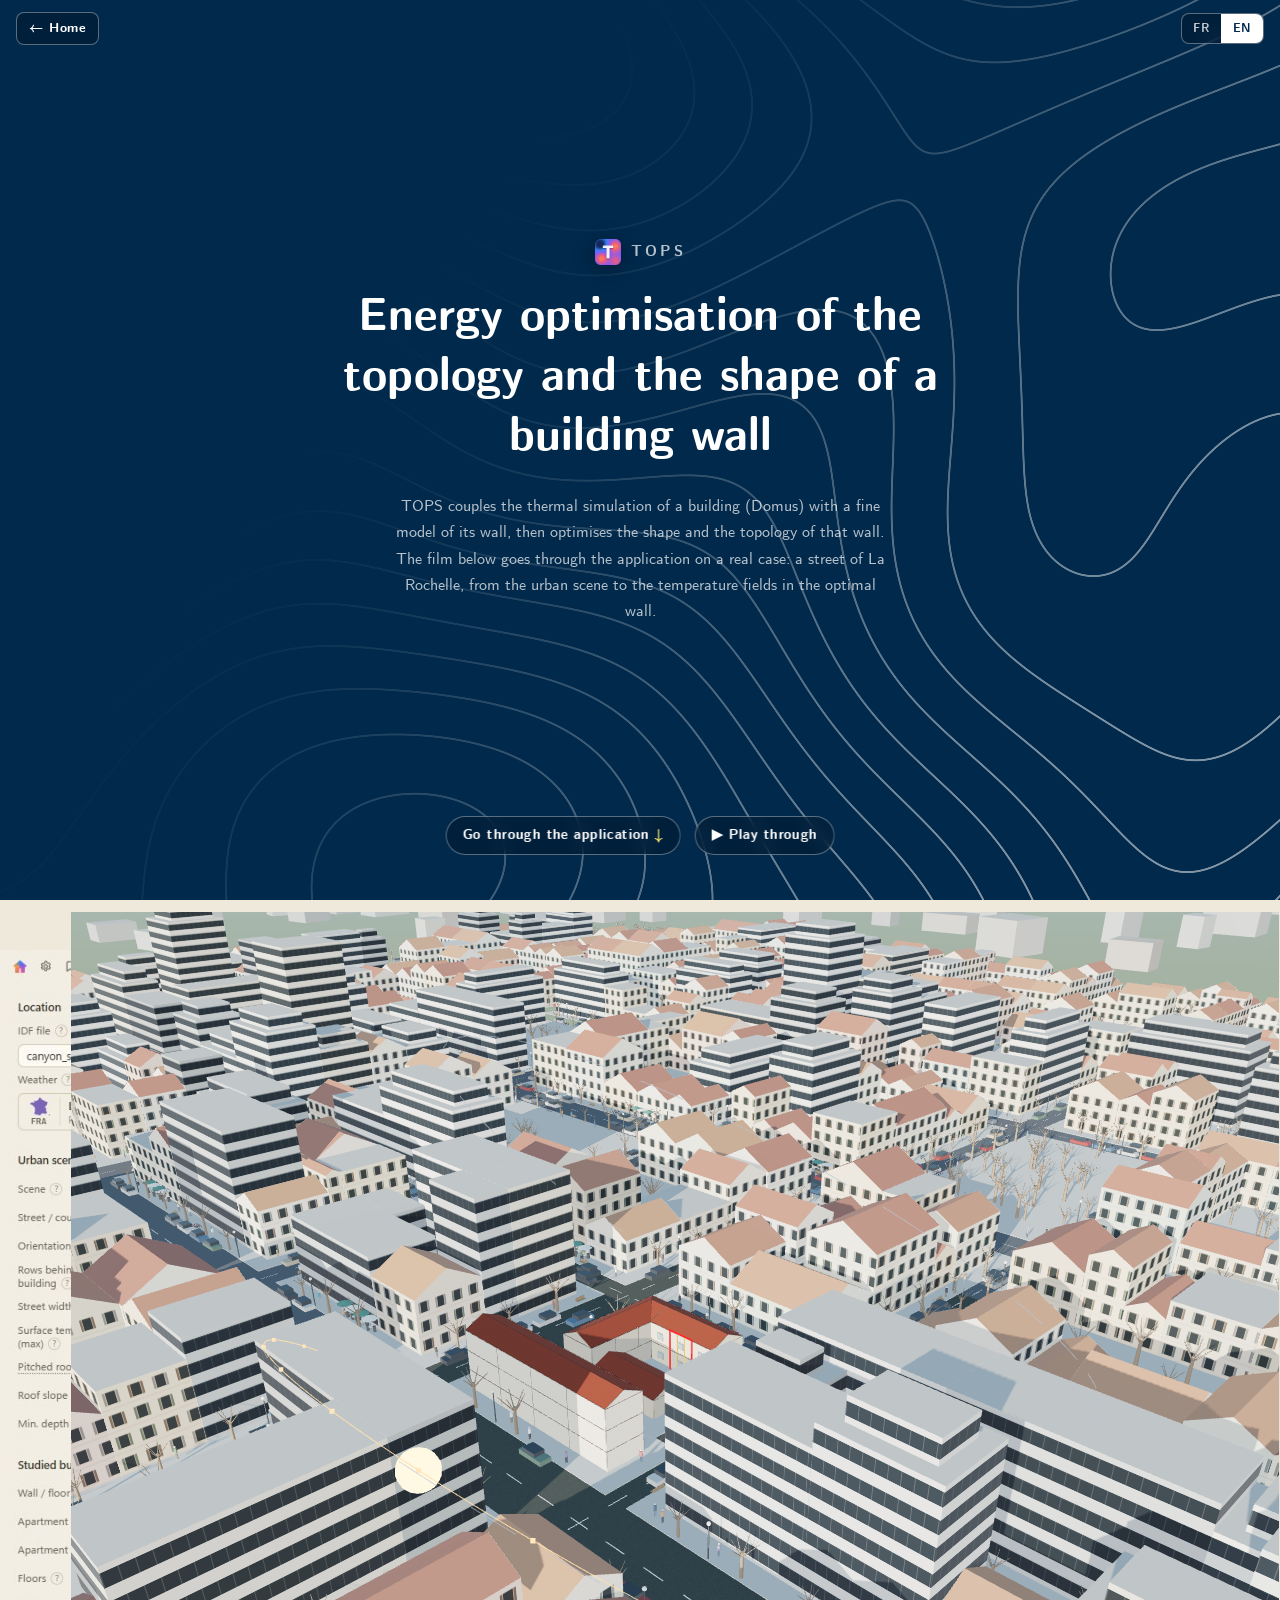
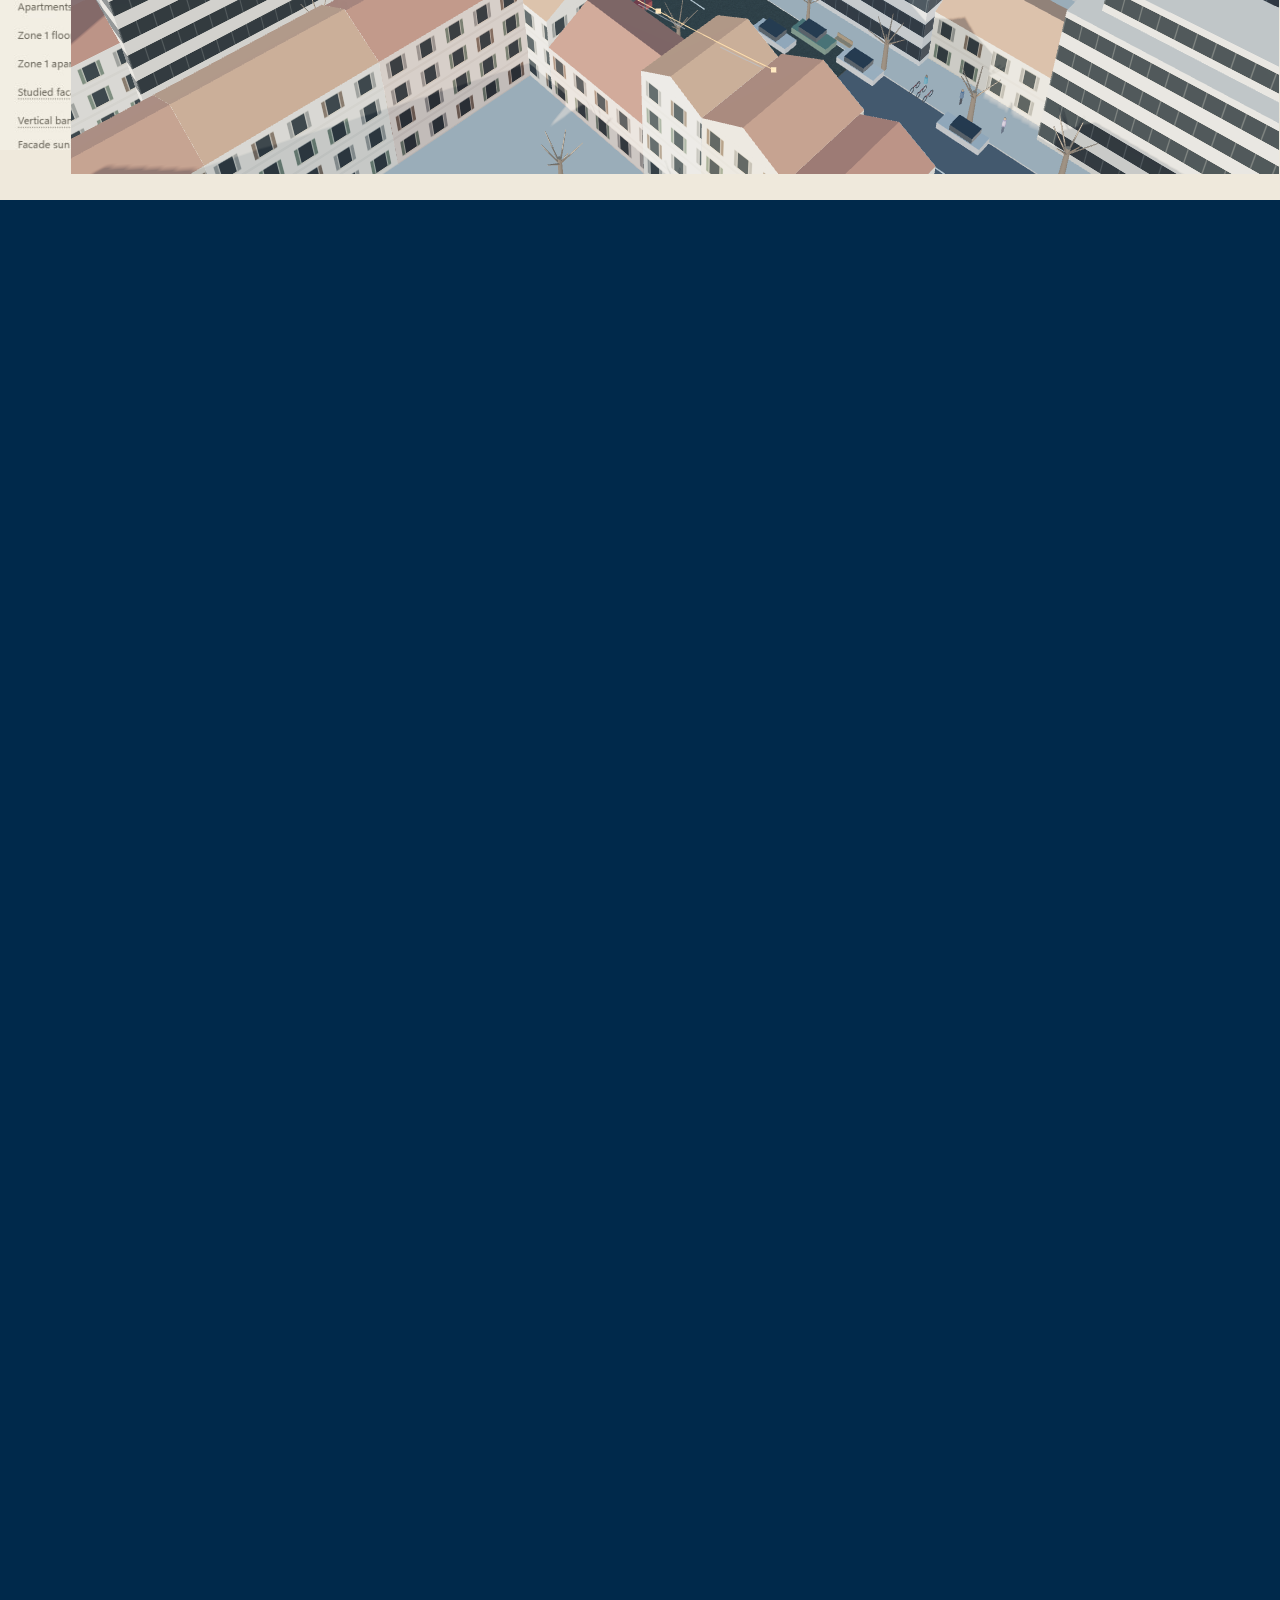
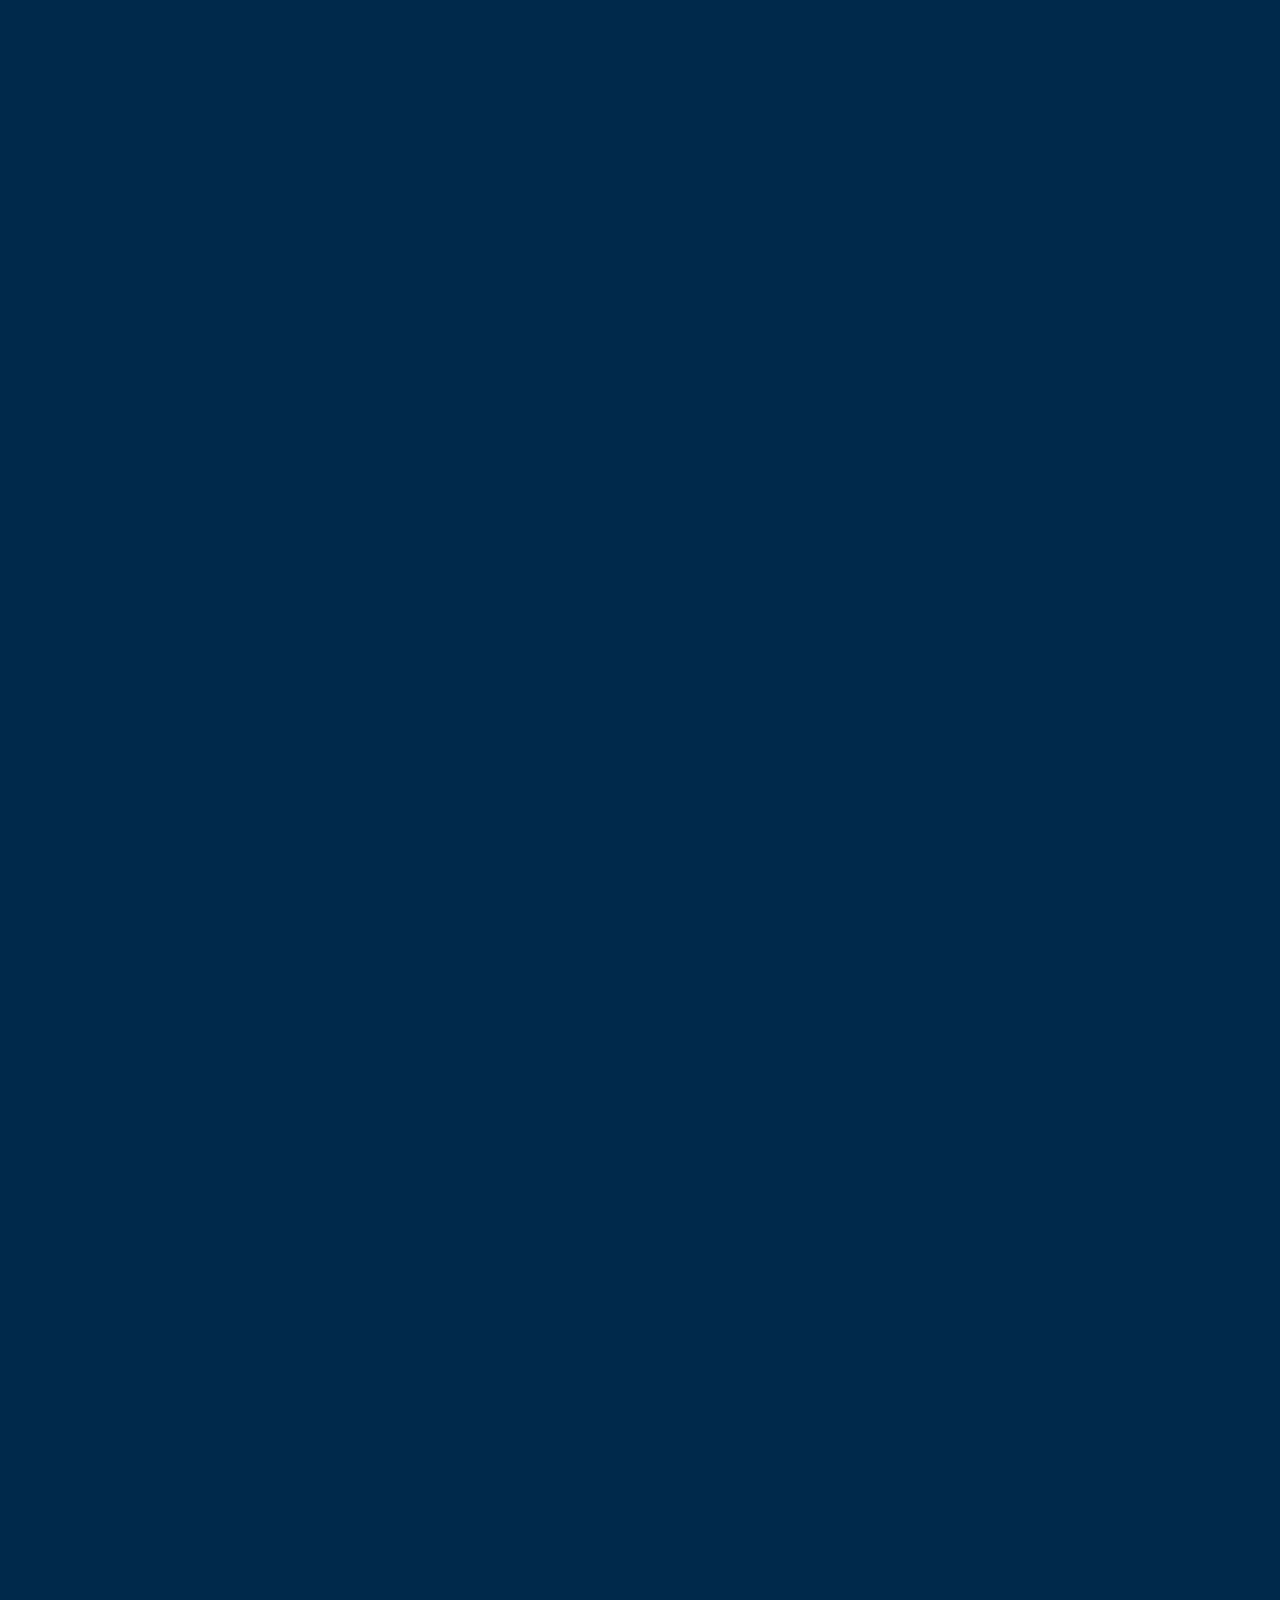
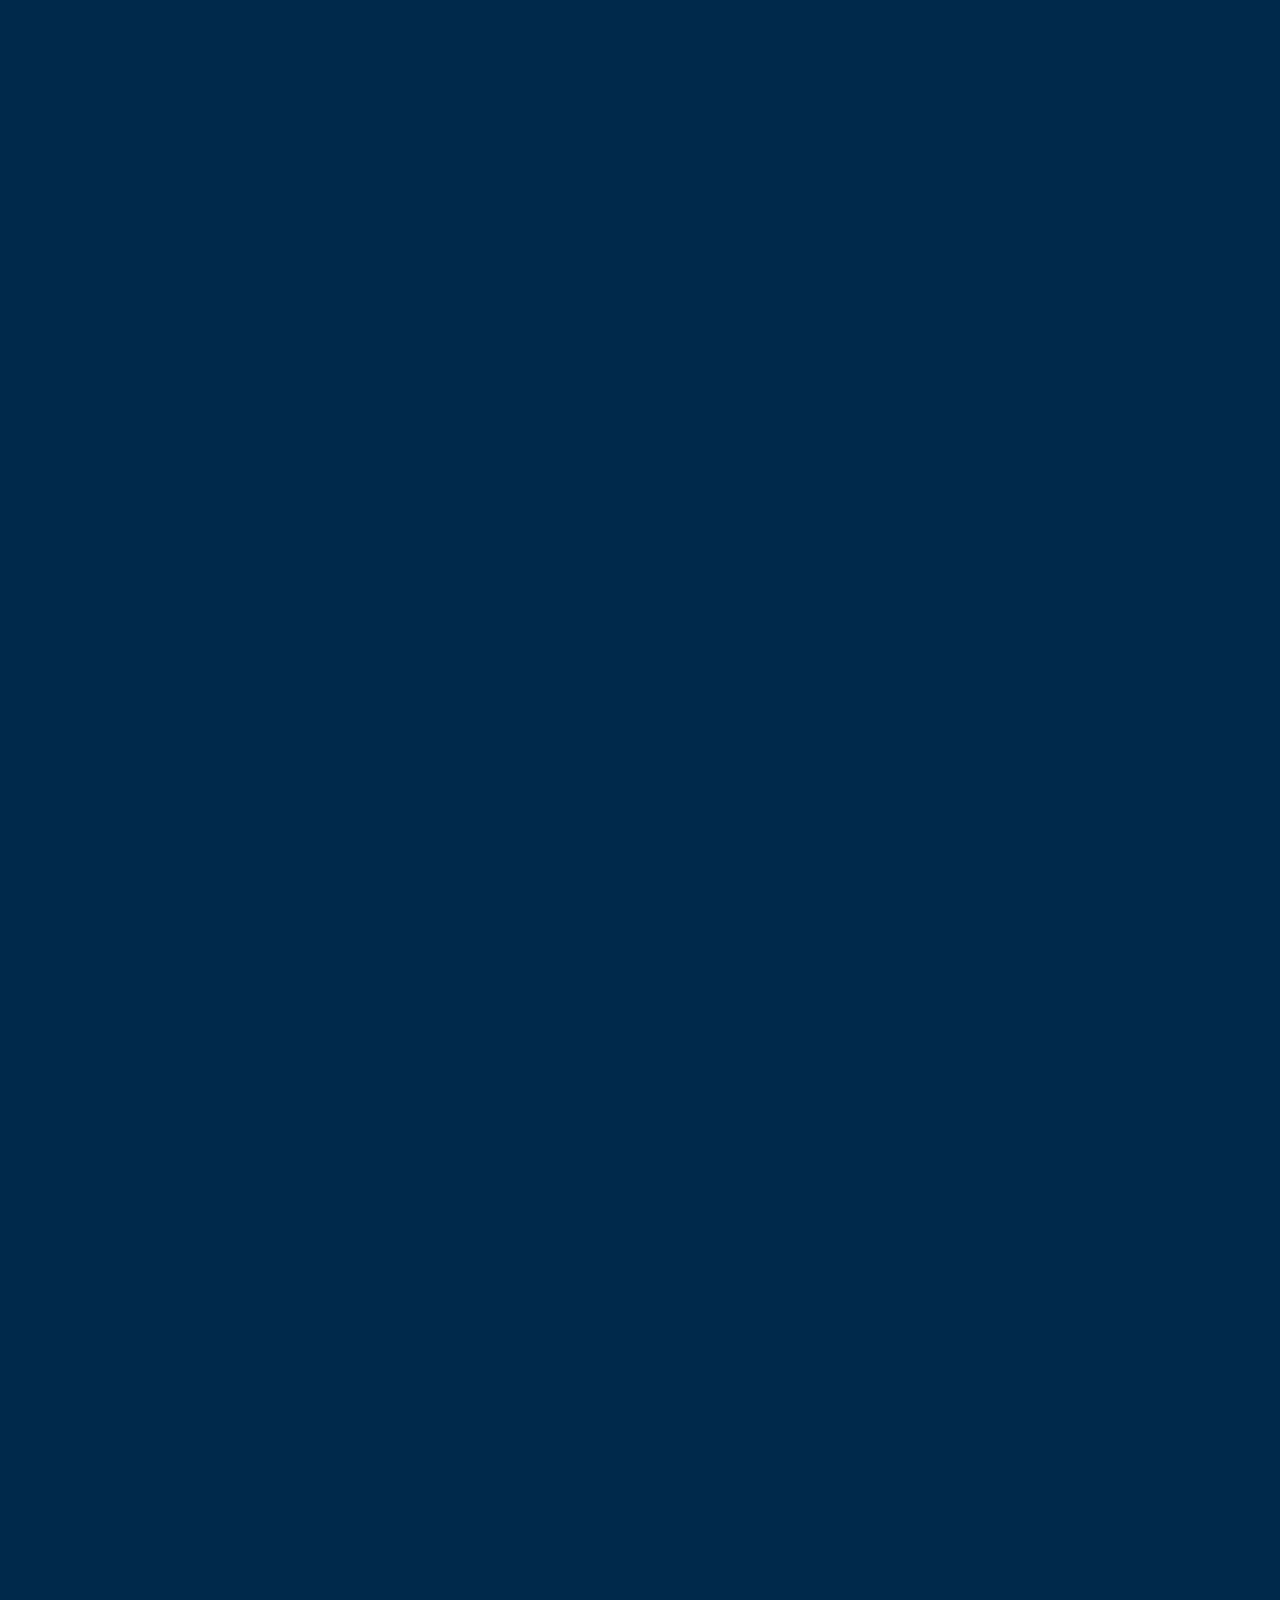
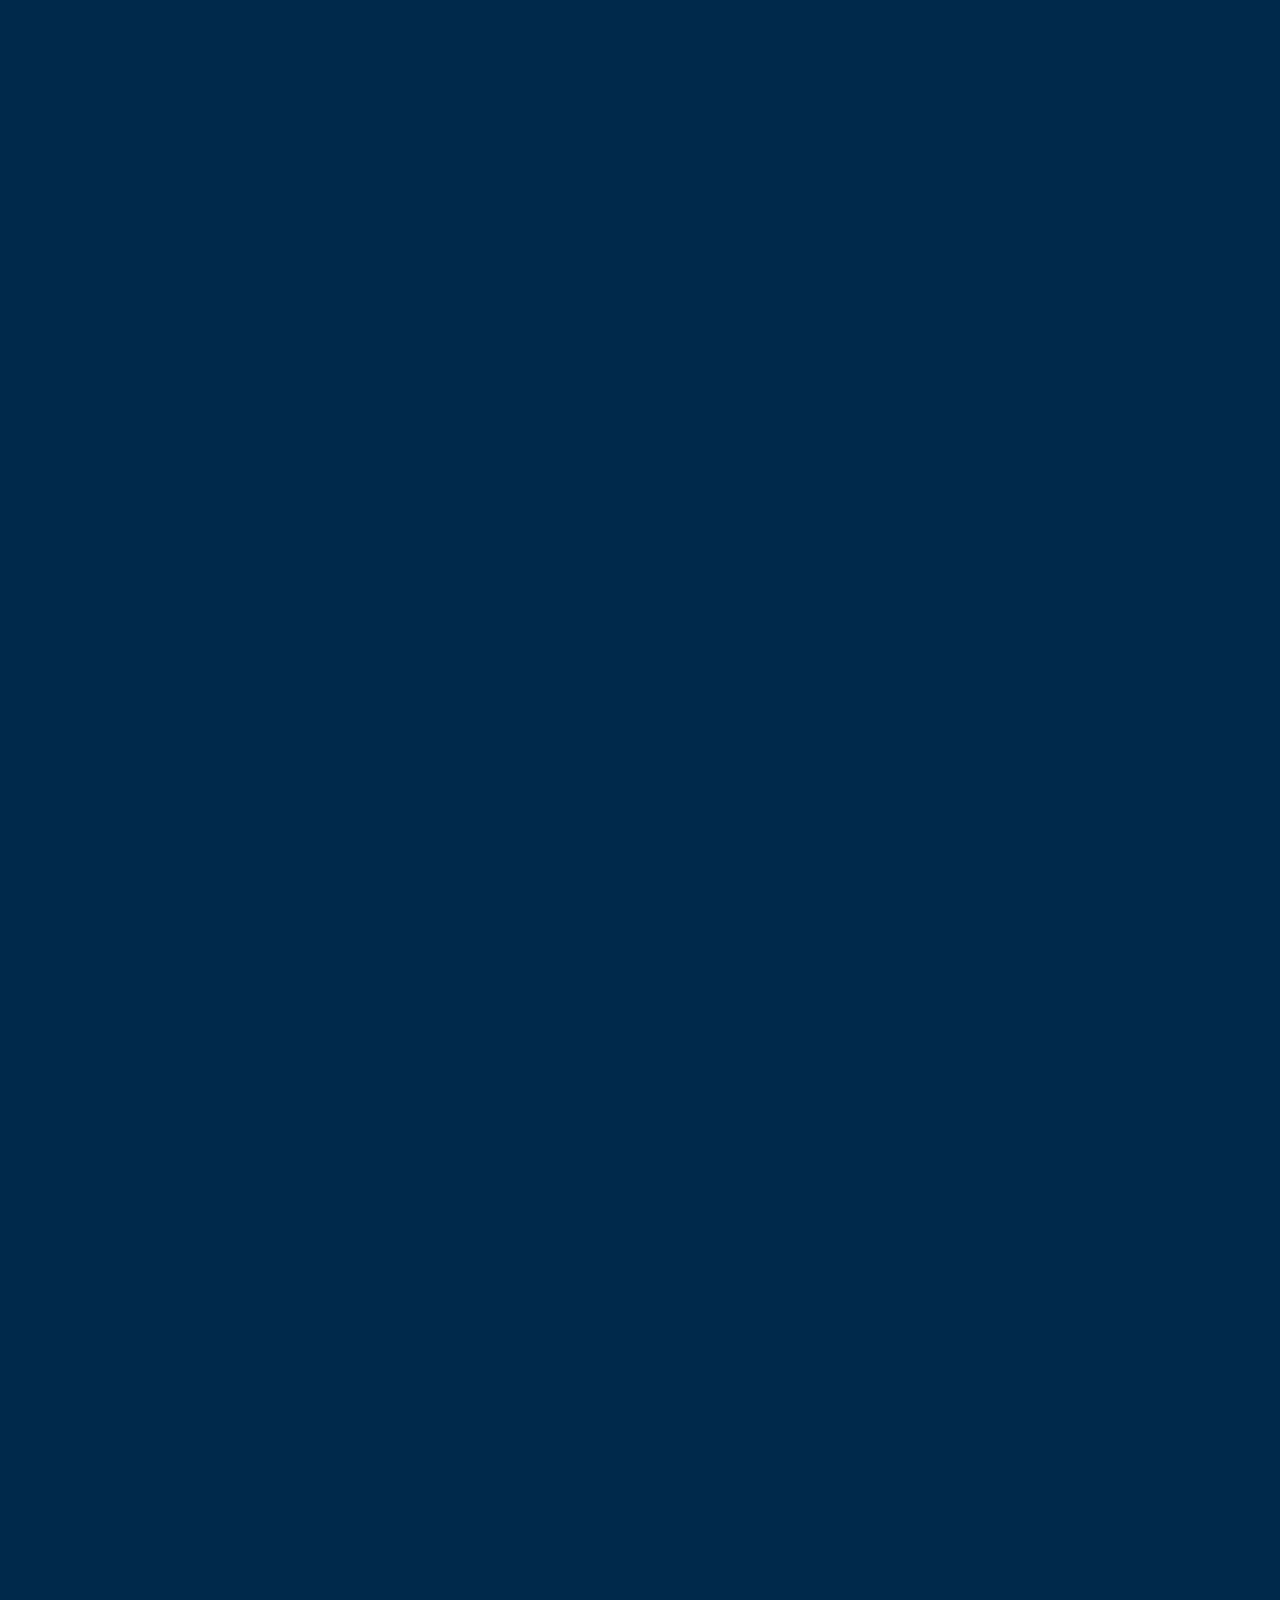
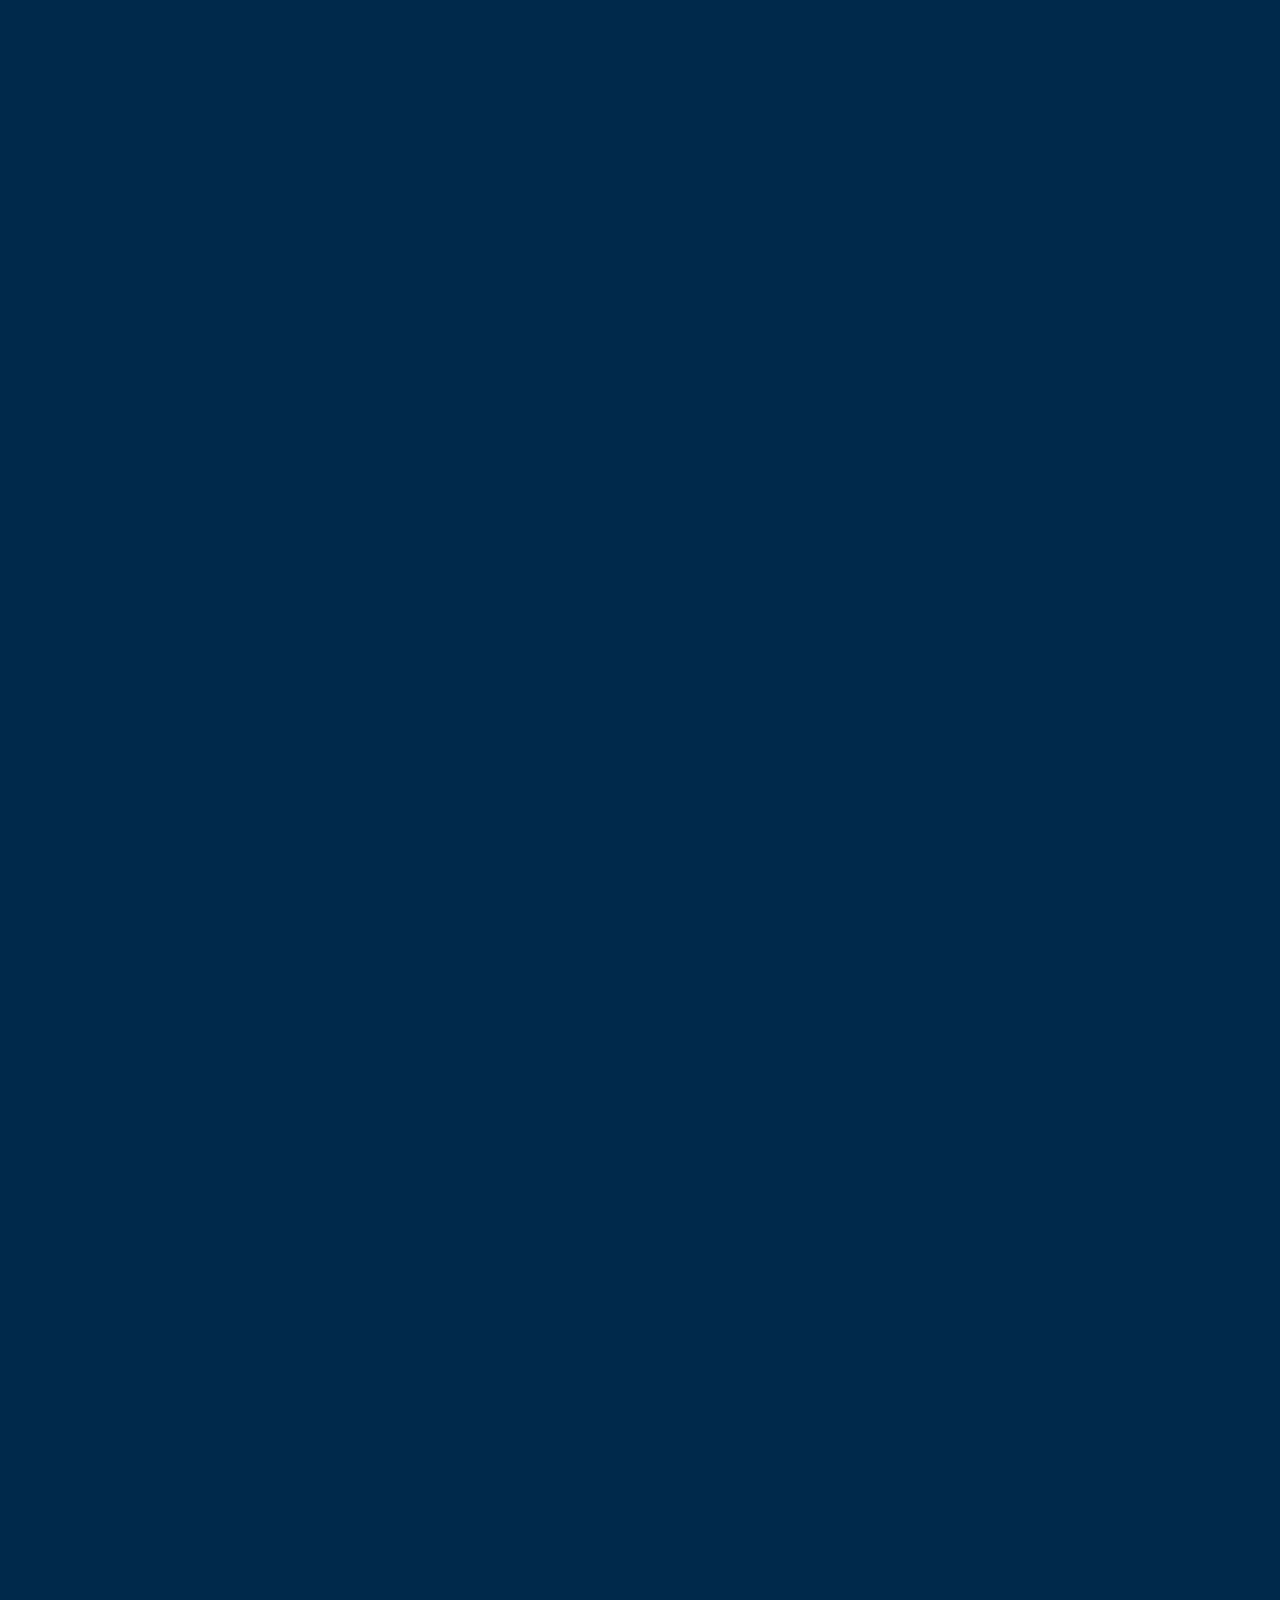
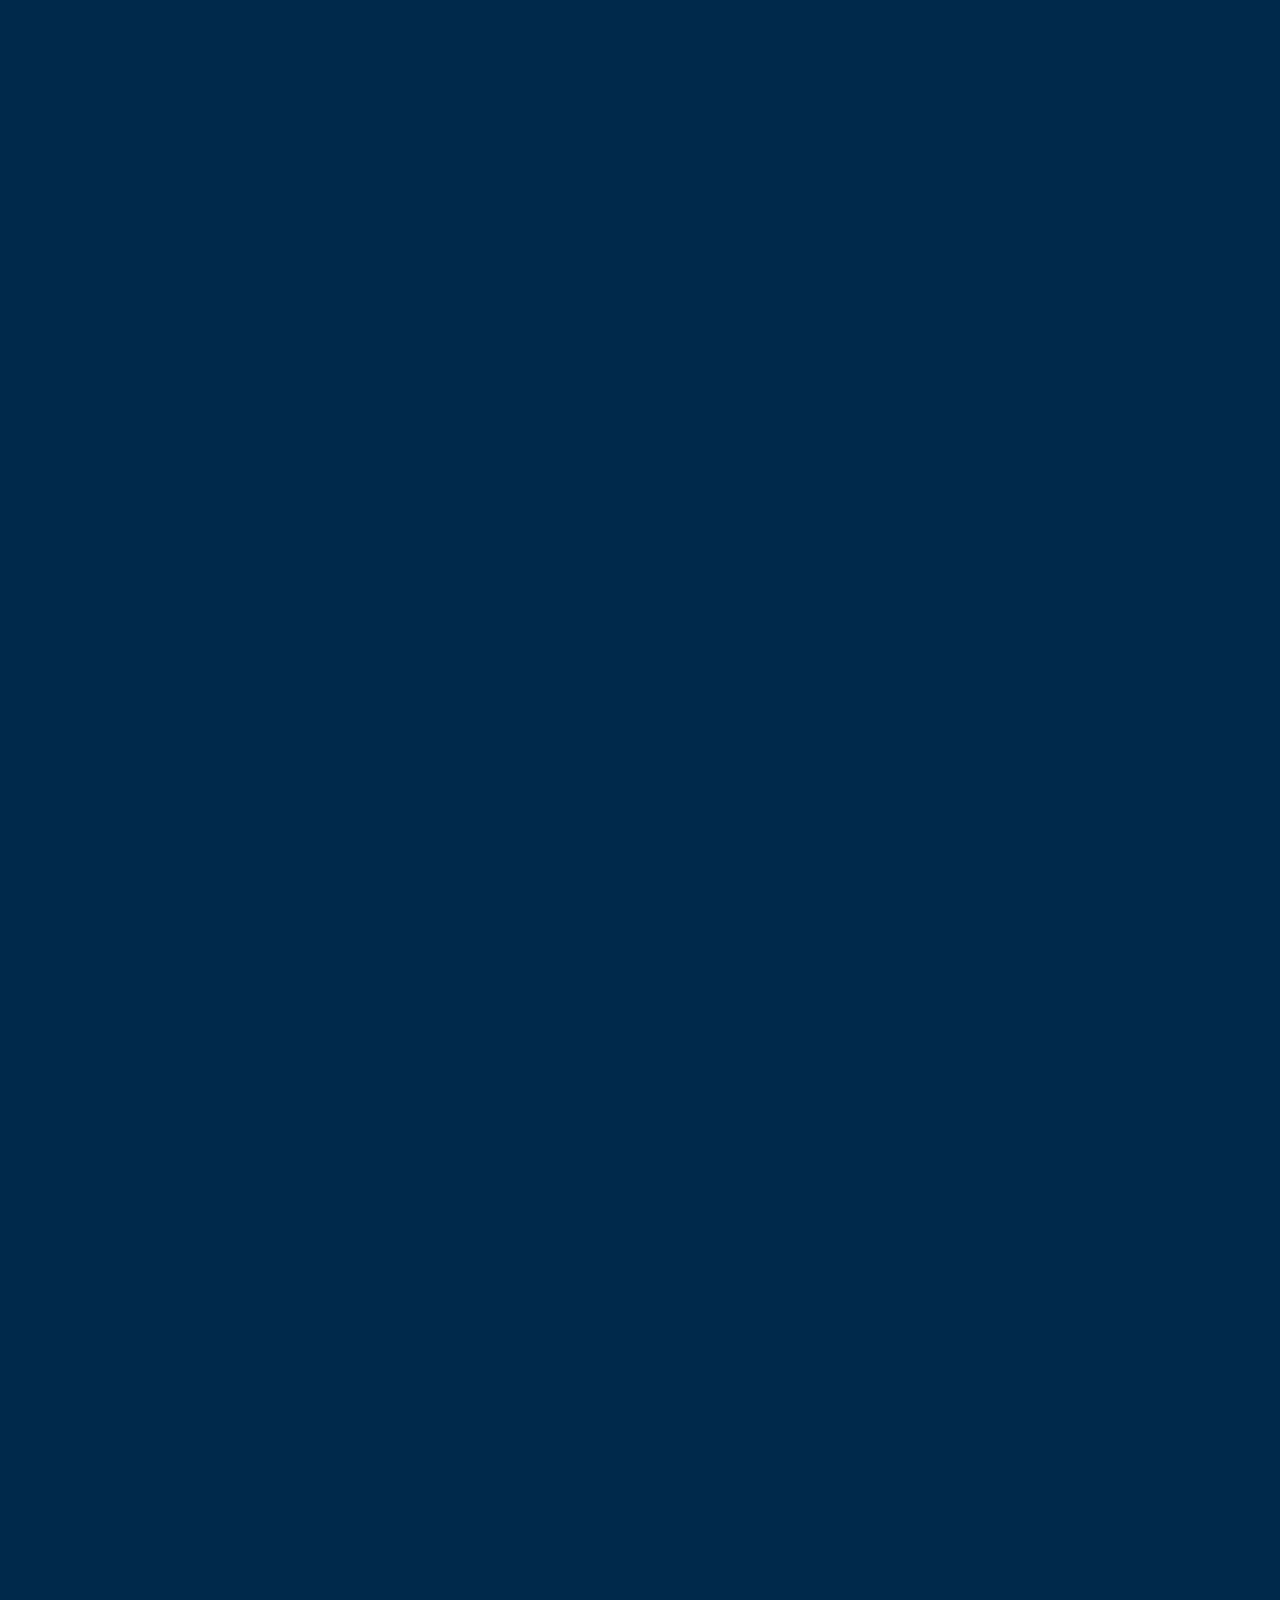
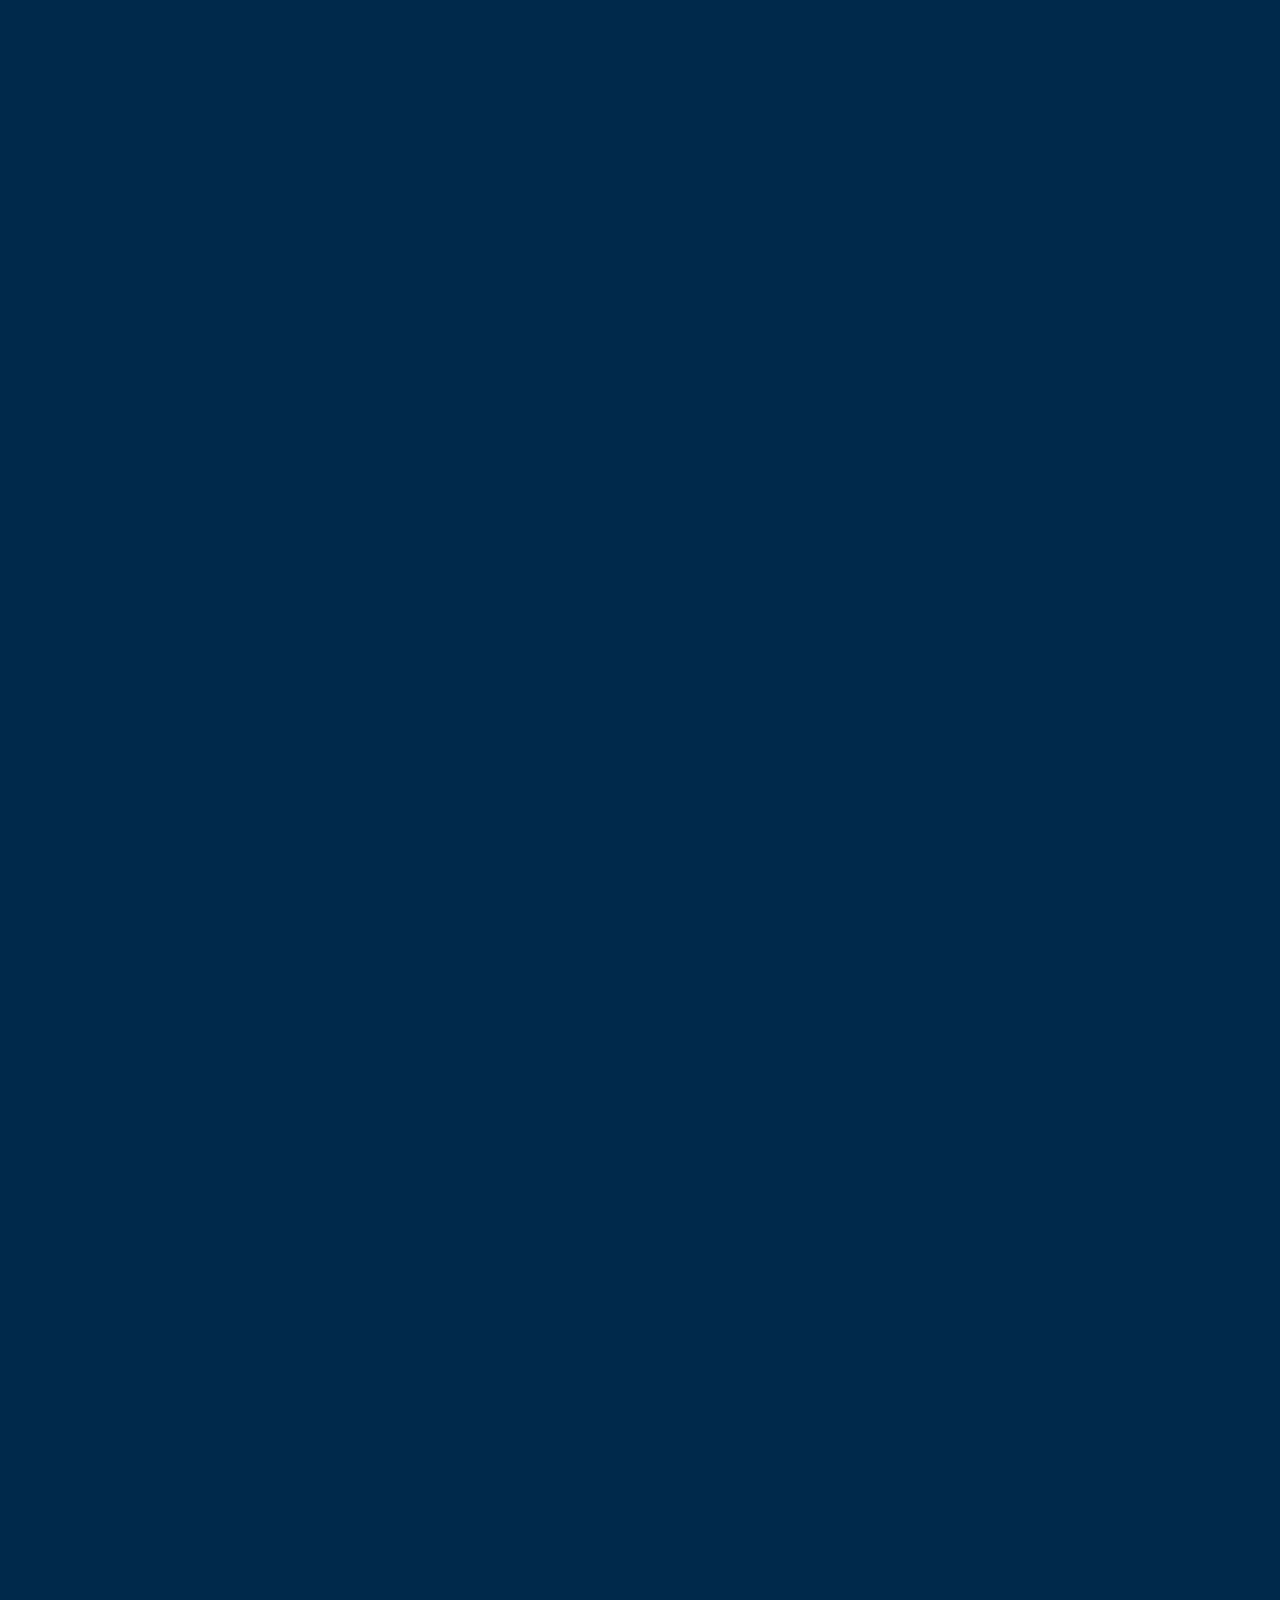
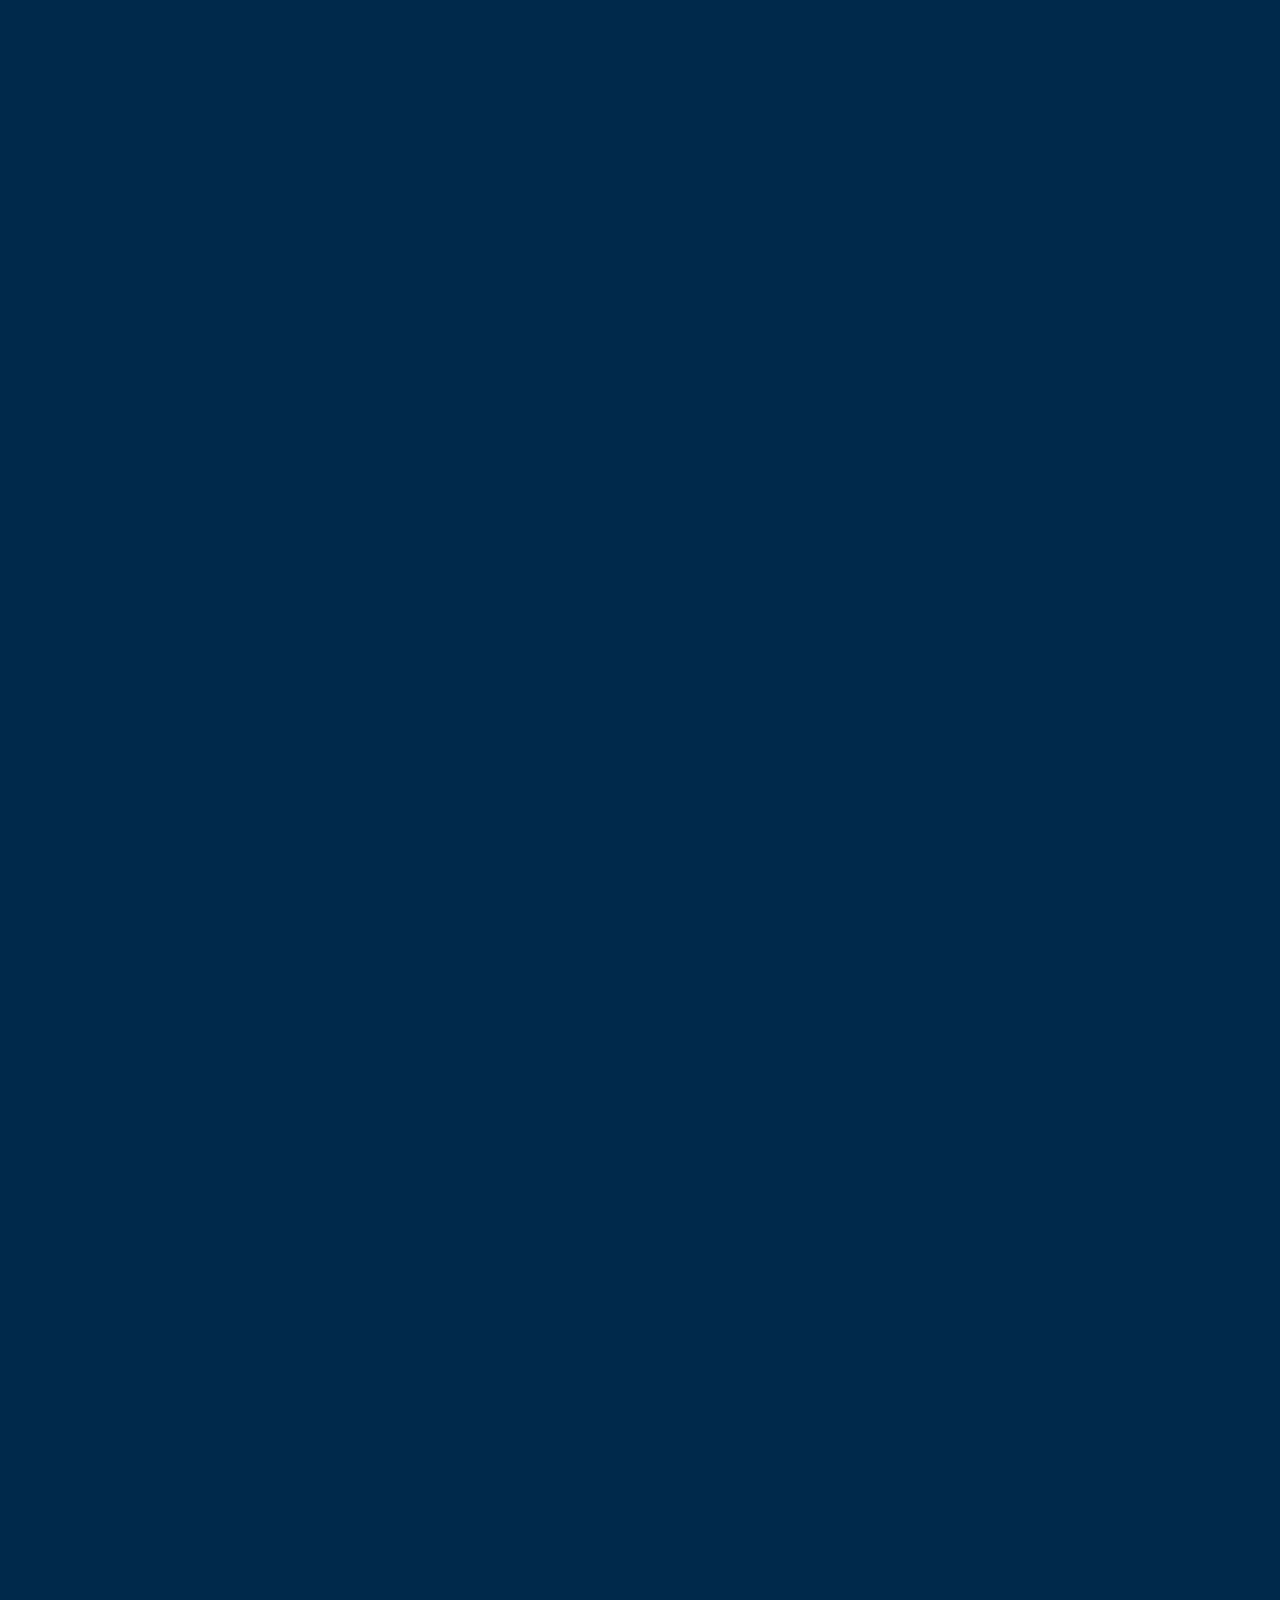
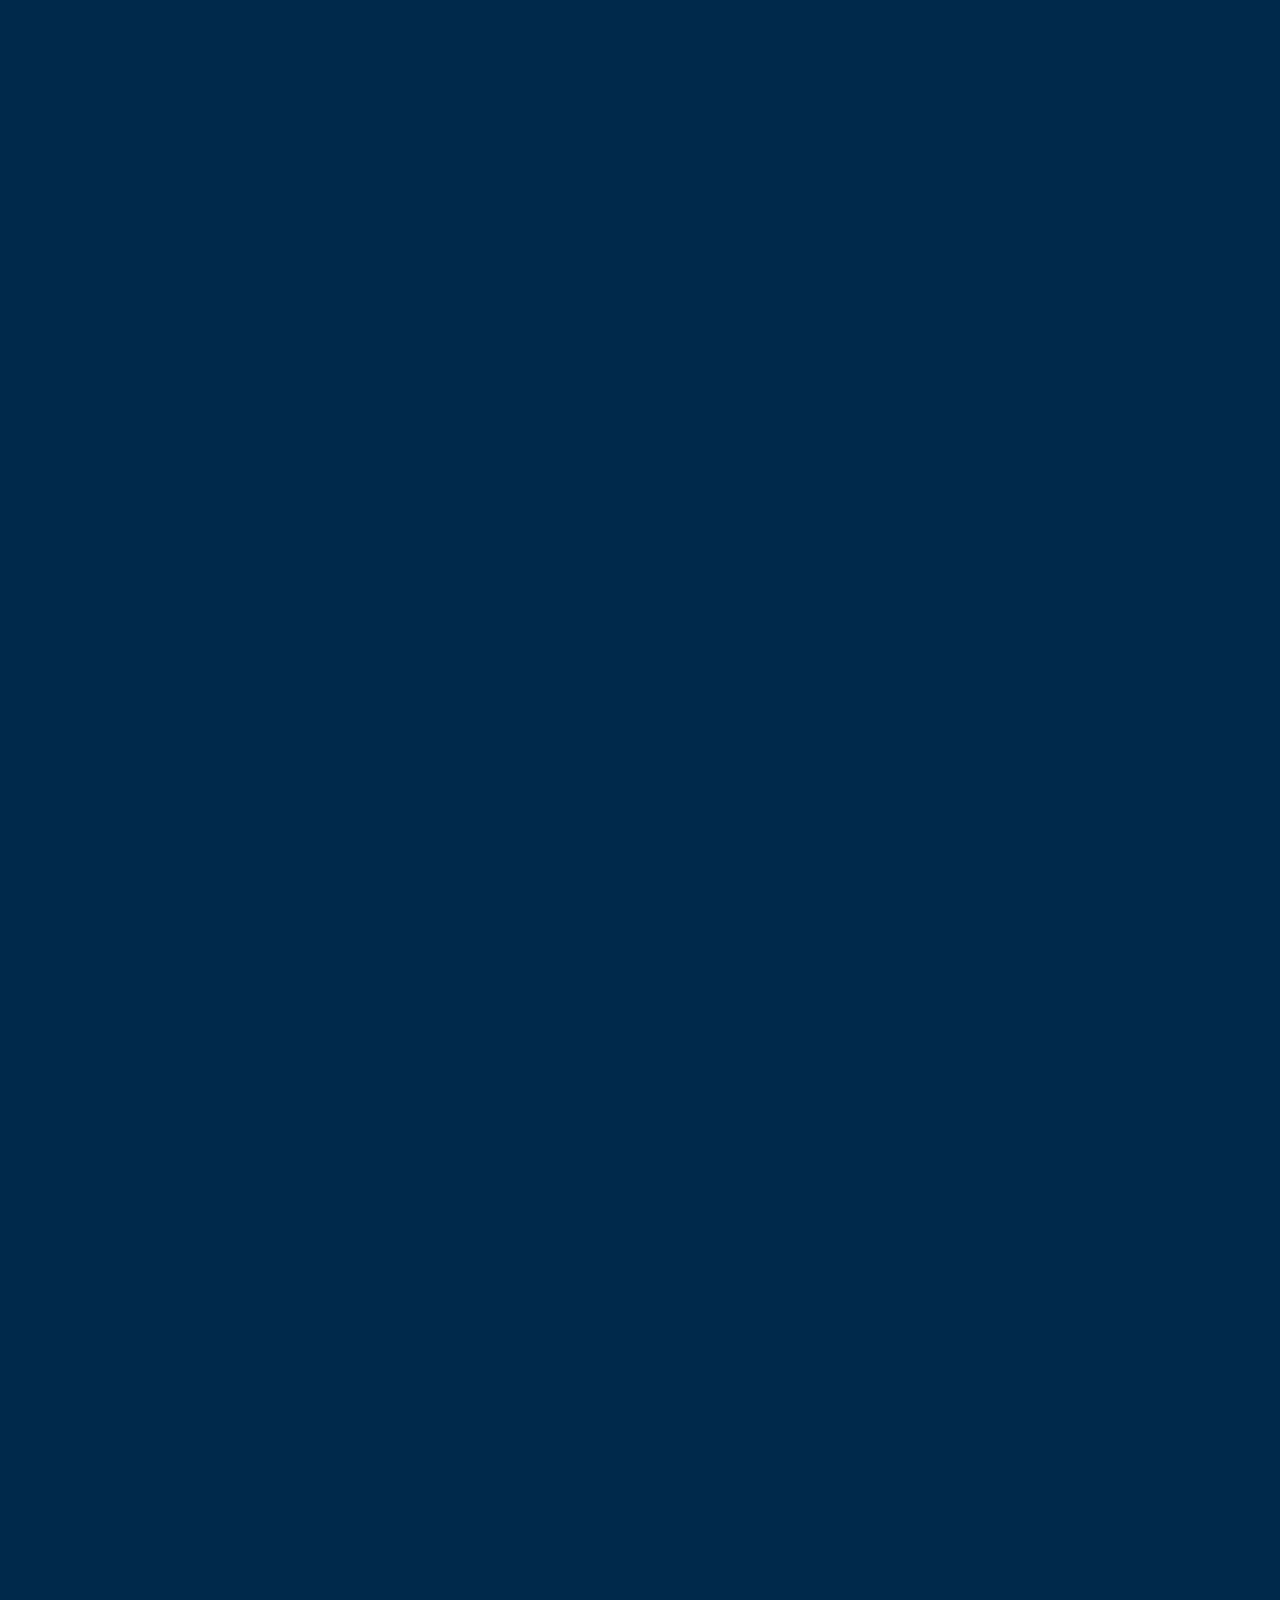
==== commit bdc20e88: "update 9" ====
--- a/index.html
+++ b/index.html
@@ -3,49 +3,31 @@
 <head>
 <meta charset="utf-8">
 <meta name="viewport" content="width=device-width, initial-scale=1">
-<title>TOPS</title>
-<meta name="description" content="TOPS : optimisation énergétique de la topologie et de la forme d'une paroi de bâtiment.">
+<title>TOPS — l’application</title>
+<meta name="description" content="TOPS : optimisation énergétique de la topologie et de la forme d'une paroi de bâtiment. Visite de l'application.">
 <link rel="icon" href="assets/tops.png">
-<link rel="stylesheet" href="css/site.css?v=2026-11-20a">
+<link rel="stylesheet" href="css/site.css?v=2026-11-20c">
 </head>
 <body>
 
+<!-- the background of the home page (../webpage): white iso-lines on the CNRS blue (js/field.js, same field) -->
+<canvas id="field" data-line="255,255,255" data-alpha="0.5"></canvas>
+
 <header class="top">
-  <a class="brand" href="#"><img src="assets/tops.png" alt="" width="22" height="22"><span>TOPS</span></a>
+  <a class="back" href="../webpage/index.html">← <span data-i18n="home">Accueil</span></a>
   <div class="lang" role="group" aria-label="Langue / Language">
     <button type="button" data-lang="fr">FR</button><button type="button" data-lang="en">EN</button>
   </div>
 </header>
 
 <main>
-  <!-- ============ landing: what it is + download ============ -->
+  <!-- ============ landing: what the application is, then the film ============ -->
   <section class="hero">
-    <div class="hero-text">
-      <h1>TOPS</h1>
-      <p class="sub" data-i18n="tagline">Optimisation énergétique de la topologie et de la forme d’une paroi de bâtiment</p>
-      <p class="lead" data-i18n="lead">Une application qui couple la simulation thermique d’un bâtiment (Domus) à un modèle fin de sa paroi, puis cherche la forme de paroi qui consomme le moins.</p>
-
-      <div class="dl card">
-        <div class="dl-head">
-          <div><b data-i18n="dlTitle">Télécharger TOPS</b><span class="ver">2026.11</span></div>
-          <div class="os"><span class="chip">Windows</span><span class="chip">Linux</span></div>
-        </div>
-        <form class="dl-form" id="dlForm" autocomplete="off">
-          <label for="dlCode" data-i18n="dlLabel">Code d’accès</label>
-          <div class="dl-row">
-            <input id="dlCode" name="code" type="text" inputmode="text" spellcheck="false" data-i18n-ph="dlPh" placeholder="Votre code">
-            <button class="btn accent" type="submit" data-i18n="dlBtn">Télécharger</button>
-          </div>
-          <p class="dl-note" id="dlNote" data-i18n="dlNote">Le code vous est donné personnellement. Vous serez prévenu des nouvelles versions.</p>
-        </form>
-      </div>
-    </div>
-    <figure class="hero-shot win">
-      <div class="win-bar"><i></i><i></i><i></i></div>
-      <img src="media/s1_open.jpg" alt="" data-i18n-alt="heroAlt">
-    </figure>
-    <div class="more"><a href="#film"><span data-i18n="more">Découvrir l’application</span> <b>↓</b></a>
-      <button class="watch" type="button">▶ <span data-i18n="watch">Regarder comme une vidéo</span></button></div>
+    <p class="kicker"><img src="assets/tops.png" alt="" width="26" height="26"><span>TOPS</span></p>
+    <h1 data-i18n="tagline">Optimisation énergétique de la topologie et de la forme d’une paroi de bâtiment</h1>
+    <p class="lead" data-i18n="lead">TOPS couple la simulation thermique d’un bâtiment (Domus) à un modèle fin de sa paroi, puis optimise la forme et la topologie de cette paroi. Le film qui suit parcourt l’application sur un cas réel : une rue de La Rochelle, de la scène urbaine aux champs de température dans la paroi optimale.</p>
+    <div class="more"><a href="#film"><span data-i18n="more">Parcourir l’application</span> <b>↓</b></a>
+      <button class="watch" type="button">▶ <span data-i18n="watch">Lecture continue</span></button></div>
   </section>
 
   <!-- ============ the film: one screen held in place; the scrolling is its time (forwards, backwards, still) ============ -->
@@ -78,16 +60,27 @@
     </div>
   </section>
 
+  <!-- ============ download by code (the service behind is not open yet) ============ -->
   <section class="end">
-    <h2 data-i18n="endT">Essayer TOPS</h2>
-    <p data-i18n="endP">La version 2026.11 (Windows, Linux) se télécharge avec un code d’accès, en haut de cette page.</p>
-    <a class="btn accent" href="#dlForm">↑ <span data-i18n="endBtn">Télécharger TOPS</span></a>
+    <h2 data-i18n="dlTitle">Télécharger TOPS</h2>
+    <p data-i18n="endP">Version 2026.11, pour Windows et Linux, avec le code d’accès qui vous a été transmis.</p>
+    <form class="dl-form" id="dlForm" autocomplete="off">
+      <label class="sr" for="dlCode" data-i18n="dlLabel">Code d’accès</label>
+      <div class="dl-row">
+        <input id="dlCode" name="code" type="text" inputmode="text" spellcheck="false" data-i18n-ph="dlPh" placeholder="Code d’accès">
+        <button class="btn" type="submit" data-i18n="dlBtn">Télécharger</button>
+      </div>
+      <p class="dl-note" id="dlNote" data-i18n="dlNote">Le code est personnel ; ses détenteurs sont prévenus des nouvelles versions.</p>
+    </form>
   </section>
 </main>
 
-<footer class="foot"><span>TOPS · La Rochelle Université</span></footer>
+<footer class="foot">
+  <p class="credit" data-i18n="credit">William Dumontaud — LaSIE, La Rochelle Université · IUSTI, Aix-Marseille Université</p>
+</footer>
 
-<script src="media/film.js?v=2026-11-20a"></script>
-<script src="js/site.js?v=2026-11-20b"></script>
+<script src="media/film.js?v=2026-11-20c"></script>
+<script src="js/field.js?v=2026-11-20c"></script>
+<script src="js/site.js?v=2026-11-20c"></script>
 </body>
 </html>
--- a/css/site.css
+++ b/css/site.css
@@ -1,101 +1,88 @@
-/* Cream theme of TOPS (the values of html[data-theme=cream] in hubgui/web/css/ux.css) */
+/* The page: the style of the home page (../webpage/css/site.css: CNRS blue, white iso-lines, yellow accent, CMU Sans
+   Serif). The film keeps the cream theme of TOPS (html[data-theme=cream] of hubgui/web/css/ux.css): it is the application. */
+@font-face { font-family: "CMU Sans Serif"; font-style: normal; font-weight: 500;
+  src: url("../assets/fonts/cmu-sans-serif-500-roman.woff2") format("woff2"); }
+@font-face { font-family: "CMU Sans Serif"; font-style: italic; font-weight: 500;
+  src: url("../assets/fonts/cmu-sans-serif-500-italic.woff2") format("woff2"); }
+@font-face { font-family: "CMU Sans Serif"; font-style: normal; font-weight: 700;
+  src: url("../assets/fonts/cmu-sans-serif-700-roman.woff2") format("woff2"); }
+@font-face { font-family: "CMU Sans Serif"; font-style: italic; font-weight: 700;
+  src: url("../assets/fonts/cmu-sans-serif-700-italic.woff2") format("woff2"); }
+
 :root {
-  --bg: #efe9dc; --bg-2: #f3eee3; --panel: #f8f4ea; --panel-2: #f2ece0; --raise: #e9e1d1;
-  --line: #e2d9c7; --line-2: #d3c8b2;
-  --text: #3e3a32; --muted: #6e685b; --faint: #978f7f;
-  --accent: #c46a36; --accent-hover: #b25d2c;
-  --input-bg: #fdfaf3;
-  --shadow: 0 1px 3px rgba(80,60,30,.08), 0 18px 50px rgba(80,60,30,.16);
-  --sans: "Segoe UI Variable Text", "Segoe UI", system-ui, -apple-system, "Helvetica Neue", sans-serif;
-  --mono: "Cascadia Mono", Consolas, ui-monospace, monospace;
-  color-scheme: light;
+  --blue: #00294B; --yellow: #FEEA6D;
+  --glass: rgba(0,20,40,.42); --glass-line: rgba(255,255,255,.35); --soft: rgba(255,255,255,.72);
+  --app-bg: #efe9dc;                     /* the background of the application (the film) */
+  --font: "CMU Sans Serif", "Latin Modern Sans", "Computer Modern Sans", Arial, sans-serif;
+  color-scheme: dark;
 }
 * { box-sizing: border-box; }
 html { scroll-behavior: smooth; }
-html, body { margin: 0; background: var(--bg); color: var(--text); font-family: var(--sans); }
+html, body { margin: 0; background: var(--blue); color: #fff; font-family: var(--font); font-weight: 500; }
 body { overflow-x: hidden; }
 img, video { display: block; max-width: 100%; }
 
-/* ---------- top bar ---------- */
-.top { position: sticky; top: 0; z-index: 10; height: 52px; display: flex; align-items: center; justify-content: space-between;
-  padding: 0 max(16px, 4vw); background: rgba(239,233,220,.86); backdrop-filter: blur(10px); -webkit-backdrop-filter: blur(10px);
-  border-bottom: 1px solid transparent; transition: border-color .3s; }
-.top.scrolled { border-bottom-color: var(--line); }
-.top { transition: border-color .3s, transform .35s ease; }
+/* the animated background, behind everything (drawn only where the film does not cover it) */
+#field { position: fixed; inset: 0; width: 100%; height: 100%; z-index: 0; pointer-events: none; }
+main, .foot { position: relative; z-index: 1; }
+
+/* ---------- top: back to the home page, language ---------- */
+.top { position: fixed; top: 0; left: 0; right: 0; z-index: 10; height: 56px; display: flex; align-items: center;
+  justify-content: space-between; padding: 0 16px; pointer-events: none; transition: transform .35s ease; }
 .top.away { transform: translateY(-100%); }        /* hidden while going down the film: the application fills the screen */
-.brand { display: flex; align-items: center; gap: 9px; color: var(--text); text-decoration: none; font-weight: 700; letter-spacing: .06em; }
-.lang { display: flex; border: 1px solid var(--line-2); border-radius: 8px; overflow: hidden; }
-.lang button { font: 600 12px var(--sans); padding: 6px 11px; border: 0; background: var(--panel); color: var(--muted); cursor: pointer; }
-.lang button + button { border-left: 1px solid var(--line-2); }
-.lang button.on { background: var(--text); color: #fffdf7; }
+.top > * { pointer-events: auto; }
+.back, .lang { border: 1px solid var(--glass-line); border-radius: 8px; background: var(--glass);
+  backdrop-filter: blur(8px); -webkit-backdrop-filter: blur(8px); }
+.back { color: #fff; text-decoration: none; font-weight: 700; font-size: 13px; letter-spacing: .04em; padding: 6px 12px; }
+.back:hover { border-color: var(--yellow); }
+.lang { display: flex; overflow: hidden; }
+.lang button { font: 700 12px var(--font); letter-spacing: .06em; padding: 6px 11px; border: 0; background: transparent;
+  color: rgba(255,255,255,.75); cursor: pointer; }
+.lang button + button { border-left: 1px solid rgba(255,255,255,.25); }
+.lang button.on { background: #fff; color: var(--blue); }
 
 /* ---------- landing ---------- */
-.hero { min-height: calc(100vh - 52px); display: grid; grid-template-columns: minmax(320px, 470px) minmax(0, 1fr); gap: 5vw;
-  align-items: center; padding: 4vh max(16px, 4vw) 10vh; position: relative; }
-.hero h1 { margin: 0; font-size: clamp(56px, 8vw, 104px); letter-spacing: .08em; line-height: 1; font-weight: 700; }
-.hero .sub { margin: 14px 0 0; font-size: 19px; line-height: 1.45; color: var(--text); font-weight: 600; }
-.hero .lead { margin: 14px 0 28px; font-size: 15.5px; line-height: 1.65; color: var(--muted); }
+.hero { min-height: 100vh; min-height: 100svh; display: flex; flex-direction: column; align-items: center; justify-content: center;
+  text-align: center; padding: 12vh max(16px, 6vw) 16vh; position: relative; }
+.kicker { display: flex; align-items: center; gap: 10px; margin: 0 0 22px; font-weight: 700; font-size: 15px; letter-spacing: .2em; color: var(--soft); }
+.kicker img { filter: drop-shadow(0 4px 10px rgba(0,10,25,.45)); }
+.hero h1 { margin: 0 auto; max-width: 24ch; font-size: clamp(26px, 3.6vw, 46px); line-height: 1.3; font-weight: 700; }
+.hero .lead { margin: 26px auto 0; max-width: 62ch; font-size: clamp(15px, 1.25vw, 17.5px); line-height: 1.65; color: var(--soft); }
 
-.card { background: var(--panel); border: 1px solid var(--line); border-radius: 14px; box-shadow: 0 1px 3px rgba(80,60,30,.08); }
-.dl { padding: 18px 20px 16px; }
-.dl-head { display: flex; justify-content: space-between; align-items: center; gap: 10px; flex-wrap: wrap; }
-.dl-head b { font-size: 16px; }
-.ver { margin-left: 10px; font: 600 12px var(--mono); color: var(--accent); background: #f6e6d8; border: 1px solid #e2bfa3;
-  padding: 2px 8px; border-radius: 999px; }
-.os { display: flex; gap: 6px; }
-.chip { font-size: 12px; color: var(--muted); border: 1px solid var(--line-2); border-radius: 999px; padding: 2px 9px; background: var(--bg-2); }
-.dl-form { margin-top: 14px; }
-.dl-form label { display: block; font-size: 12.5px; color: var(--muted); margin-bottom: 6px; }
-.dl-row { display: flex; gap: 8px; }
-.dl-row input { flex: 1; min-width: 0; font: 14px var(--mono); padding: 9px 11px; border-radius: 8px; border: 1px solid var(--line-2);
-  background: var(--input-bg); color: var(--text); outline: none; }
-.dl-row input:focus { border-color: var(--accent); box-shadow: 0 0 0 3px rgba(196,106,54,.15); }
-.btn { font: 600 14px var(--sans); border-radius: 8px; padding: 9px 16px; cursor: pointer; border: 1px solid var(--line-2); background: var(--panel-2); color: var(--text); }
-.btn.accent { background: var(--accent); border-color: var(--accent); color: #fffdf7; }
-.btn.accent:hover { background: var(--accent-hover); }
-.dl-note { margin: 10px 0 0; font-size: 12.5px; line-height: 1.5; color: var(--faint); }
-.dl-note.warn { color: #a4562a; }
-
-/* the window of the application (shadow + its own bar is the top of the clip) */
-.win { position: relative; border-radius: 10px; overflow: hidden; background: var(--panel); border: 1px solid var(--line-2);
-  box-shadow: var(--shadow); aspect-ratio: 1440 / 900; }
-.win img, .win video { width: 100%; height: 100%; object-fit: cover; }
-.hero-shot { margin: 0; transform: perspective(1600px) rotateY(-7deg) rotateX(2deg); transform-origin: left center; }
-.hero-shot .win-bar { display: none; }
-.hero-shot.win { aspect-ratio: 1440 / 900; }
-
-.more { position: absolute; left: 50%; bottom: 3vh; transform: translateX(-50%); display: flex; gap: 18px; align-items: center; font-size: 13px; }
-.more a { color: var(--muted); text-decoration: none; }
-.watch { font: 600 13px var(--sans); color: var(--accent); background: transparent; border: 1px solid #e2bfa3; border-radius: 999px; padding: 6px 13px; cursor: pointer; }
-.watch:hover { background: #f6e6d8; }
-.more b { display: inline-block; animation: bob 1.6s ease-in-out infinite; }
+.more { position: absolute; left: 50%; bottom: 5vh; transform: translateX(-50%); display: flex; gap: 14px; align-items: center;
+  font-size: 14px; white-space: nowrap; }
+.more a, .watch { color: #fff; text-decoration: none; font: 700 14px var(--font); letter-spacing: .03em; border-radius: 999px;
+  padding: 8px 16px; border: 1px solid var(--glass-line); background: var(--glass); backdrop-filter: blur(8px); -webkit-backdrop-filter: blur(8px); }
+.watch { cursor: pointer; }
+.more a:hover, .watch:hover { border-color: var(--yellow); }
+.more b { display: inline-block; color: var(--yellow); animation: bob 1.6s ease-in-out infinite; }
 @keyframes bob { 50% { transform: translateY(4px); } }
 
 /* ---------- the film: one screen held in place while the page scrolls under it (the scrolling is its time) ---------- */
 .film { position: relative; }
 /* the background of the application (cream): the bands left by another shape of screen are part of it */
-.screen { position: sticky; top: 0; height: 100vh; height: 100svh; overflow: hidden; background: var(--bg); }
+.screen { position: sticky; top: 0; height: 100vh; height: 100svh; overflow: hidden; background: var(--app-bg); }
 .screen .v { position: absolute; inset: 0; width: 100%; height: 100%; object-fit: contain; opacity: 0; }
 .screen .v.on { opacity: 1; }
 /* step 3: the viewer itself, over the 3D view of the picture then the whole screen (js/site.js placeLive) */
 .live { position: absolute; left: 0; top: 0; width: 0; height: 0; overflow: hidden; visibility: hidden; }
 .screen.live-on .live { visibility: visible; }
-.live iframe { display: block; border: 0; background: var(--bg); transform-origin: 0 0; }
+.live iframe { display: block; border: 0; background: var(--app-bg); transform-origin: 0 0; }
 /* touch screens: the finger scrolls the page until the visitor taps the view */
 .live .gate { display: none; position: absolute; inset: 0; border: 0; padding: 0; background: transparent; cursor: pointer;
   align-items: flex-end; justify-content: center; }
-.live .gate span { margin-bottom: 70px; font: 600 14px var(--sans); color: #fffdf7; background: rgba(36,30,22,.62); padding: 10px 18px;
-  border-radius: 999px; box-shadow: 0 8px 30px rgba(40,25,10,.3); }
+.live .gate span { margin-bottom: 70px; font: 700 14px var(--font); color: #fff; background: rgba(0,41,75,.78); padding: 10px 18px;
+  border-radius: 999px; box-shadow: 0 8px 30px rgba(0,10,25,.35); }
 @media (pointer: coarse) { .screen.live-on:not(.free) .live .gate { display: flex; } }
 .live .gate span { opacity: 0; transition: opacity .4s; }
 .screen.touring .live .gate span { opacity: 1; }
 /* the tour: a hint while it is guided, the way back to it once the visitor has the view */
 .tour { position: absolute; left: 50%; bottom: 66px; transform: translateX(-50%); pointer-events: none; opacity: 0; transition: opacity .4s; }
 .screen.touring .tour { opacity: 1; }
-.tour .hint, .tour .resume { font: 600 13px var(--sans); border-radius: 999px; padding: 8px 16px; white-space: nowrap;
-  box-shadow: 0 4px 18px rgba(40,25,10,.22); }
-.tour .hint { display: block; color: #fffdf7; background: rgba(36,30,22,.58); backdrop-filter: blur(6px); -webkit-backdrop-filter: blur(6px); }
-.tour .resume { display: none; color: var(--text); background: rgba(248,244,234,.95); border: 1px solid var(--line-2); cursor: pointer; }
+.tour .hint, .tour .resume { font: 700 13px var(--font); border-radius: 999px; padding: 8px 16px; white-space: nowrap;
+  box-shadow: 0 4px 18px rgba(0,10,25,.3); }
+.tour .hint { display: block; color: #fff; background: rgba(0,41,75,.72); backdrop-filter: blur(6px); -webkit-backdrop-filter: blur(6px); }
+.tour .resume { display: none; color: var(--blue); background: var(--yellow); border: 0; cursor: pointer; }
 .screen.free .tour .hint, .screen.auto .tour .hint { display: none; }
 .screen.free .tour .resume { display: block; pointer-events: auto; }
 @media (pointer: coarse) { .tour .hint { display: none; } }
@@ -103,60 +90,68 @@
 .step { position: absolute; left: 0; right: 0; }
 
 /* what the step shows: a card over the application (bottom right: its empty corner of figures) */
-.cap { position: absolute; right: 22px; bottom: 76px; width: min(360px, calc(100% - 44px)); padding: 14px 18px 15px;
-  background: rgba(248,244,234,.93); border: 1px solid var(--line-2); border-radius: 14px;
-  box-shadow: 0 10px 34px rgba(80,60,30,.20); backdrop-filter: blur(8px); -webkit-backdrop-filter: blur(8px);
+.cap { position: absolute; right: 22px; bottom: 76px; width: min(370px, calc(100% - 44px)); padding: 15px 19px 16px;
+  color: #fff; background: rgba(0,41,75,.86); border: 1px solid rgba(255,255,255,.22); border-radius: 14px;
+  box-shadow: 0 12px 36px rgba(0,10,25,.35); backdrop-filter: blur(8px); -webkit-backdrop-filter: blur(8px);
   opacity: 0; transform: translateY(8px); transition: opacity .35s, transform .35s; pointer-events: none; }
 .cap.in { opacity: 1; transform: none; }
-.cap .num { font: 700 11.5px var(--mono); letter-spacing: .14em; color: var(--accent); margin: 0 0 5px; }
-.cap h2 { margin: 0 0 6px; font-size: 19px; line-height: 1.25; }
-.cap .txt { margin: 0; font-size: 14px; line-height: 1.55; color: var(--muted); }
-
+.cap .num { font-weight: 700; font-size: 12px; letter-spacing: .16em; color: var(--yellow); margin: 0 0 5px; }
+.cap h2 { margin: 0 0 7px; font-size: 20px; line-height: 1.25; font-weight: 700; }
+.cap .txt { margin: 0; font-size: 14.5px; line-height: 1.55; color: rgba(255,255,255,.82); }
 
 /* play (the page scrolls by itself at the speed of the film) above the track of the whole film, one dot per step:
    right edge, out of the way of the application */
 .ctl { position: absolute; right: 8px; top: 50%; transform: translateY(-50%); display: flex; flex-direction: column; align-items: center;
   gap: 12px; opacity: 0; transition: opacity .4s; pointer-events: none; }
 .screen.shown .ctl { opacity: 1; pointer-events: auto; }
-.ctl .play { width: 30px; height: 30px; border-radius: 50%; border: 0; background: var(--accent); cursor: pointer; display: grid; place-items: center;
-  box-shadow: 0 4px 14px rgba(120,60,20,.28); }
-.ctl .play:hover { background: var(--accent-hover); }
-.ctl .play i { width: 0; height: 0; border-left: 10px solid #fffdf7; border-top: 6px solid transparent; border-bottom: 6px solid transparent; margin-left: 3px; }
-.screen.auto .ctl .play i { width: 10px; height: 11px; border: 0; margin: 0; border-left: 3px solid #fffdf7; border-right: 3px solid #fffdf7; }
+.ctl .play { width: 30px; height: 30px; border-radius: 50%; border: 0; background: var(--blue); cursor: pointer; display: grid; place-items: center;
+  box-shadow: 0 4px 14px rgba(0,10,25,.32); }
+.ctl .play:hover { background: #003a69; }
+.ctl .play i { width: 0; height: 0; border-left: 10px solid var(--yellow); border-top: 6px solid transparent; border-bottom: 6px solid transparent; margin-left: 3px; }
+.screen.auto .ctl .play i { width: 10px; height: 11px; border: 0; margin: 0; border-left: 3px solid var(--yellow); border-right: 3px solid var(--yellow); }
 .ctl .track { position: relative; width: 16px; height: min(240px, 34vh); cursor: pointer; }
-.ctl .track::before { content: ''; position: absolute; top: 0; bottom: 0; left: 7px; width: 3px; border-radius: 2px; background: rgba(211,200,178,.9); }
-.ctl .fill { position: absolute; top: 0; left: 7px; width: 3px; border-radius: 2px; background: var(--accent); height: 0; }
-.ctl .track a { position: absolute; left: 3px; width: 11px; height: 11px; margin-top: -5px; border-radius: 50%; background: var(--panel);
-  border: 2px solid var(--line-2); box-shadow: 0 1px 4px rgba(80,60,30,.25); transition: background .3s, border-color .3s, transform .3s; }
+.ctl .track::before { content: ''; position: absolute; top: 0; bottom: 0; left: 7px; width: 3px; border-radius: 2px; background: rgba(0,41,75,.25); }
+.ctl .fill { position: absolute; top: 0; left: 7px; width: 3px; border-radius: 2px; background: var(--blue); height: 0; }
+.ctl .track a { position: absolute; left: 3px; width: 11px; height: 11px; margin-top: -5px; border-radius: 50%; background: #fff;
+  border: 2px solid rgba(0,41,75,.45); box-shadow: 0 1px 4px rgba(0,10,25,.25); transition: background .3s, border-color .3s, transform .3s; }
 .ctl .track a:hover { transform: scale(1.25); }
-.ctl .track a.on { background: var(--accent); border-color: var(--accent); transform: scale(1.2); }
+.ctl .track a.on { background: var(--yellow); border-color: var(--blue); transform: scale(1.2); }
 /* the first time on the film: scrolling is the way on */
-.scroll-hint { position: absolute; left: 50%; bottom: 18px; transform: translateX(-50%); margin: 0; font-size: 13px; color: var(--muted);
-  background: rgba(248,244,234,.9); padding: 6px 14px; border-radius: 999px; border: 1px solid var(--line); opacity: 0; transition: opacity .5s; pointer-events: none; }
-.scroll-hint b { display: inline-block; animation: bob 1.6s ease-in-out infinite; }
+.scroll-hint { position: absolute; left: 50%; bottom: 18px; transform: translateX(-50%); margin: 0; font-size: 13.5px; color: #fff;
+  background: rgba(0,41,75,.78); padding: 7px 16px; border-radius: 999px; opacity: 0; transition: opacity .5s; pointer-events: none; }
+.scroll-hint b { display: inline-block; color: var(--yellow); animation: bob 1.6s ease-in-out infinite; }
 .screen.shown.at-start:not(.auto) .scroll-hint { opacity: 1; }
 
-.end { max-width: 760px; margin: 0 auto; padding: 14vh max(16px, 4vw); text-align: center; }
-.end h2 { margin: 0 0 12px; font-size: 30px; line-height: 1.2; }
-.end p { margin: 0 0 22px; color: var(--muted); }
-.end .btn { display: inline-block; text-decoration: none; }
+/* ---------- download by code ---------- */
+.end { max-width: 640px; margin: 0 auto; padding: 18vh max(16px, 4vw) 14vh; text-align: center; }
+.end h2 { margin: 0 0 12px; font-size: clamp(24px, 2.6vw, 32px); line-height: 1.2; font-weight: 700; }
+.end > p { margin: 0 0 24px; color: var(--soft); line-height: 1.6; }
+.sr { position: absolute; width: 1px; height: 1px; overflow: hidden; clip: rect(0 0 0 0); white-space: nowrap; }
+.dl-row { display: flex; gap: 8px; max-width: 460px; margin: 0 auto; }
+.dl-row input { flex: 1; min-width: 0; font: 15px var(--font); padding: 10px 14px; border-radius: 10px; border: 1px solid var(--glass-line);
+  background: var(--glass); color: #fff; outline: none; backdrop-filter: blur(8px); -webkit-backdrop-filter: blur(8px); }
+.dl-row input::placeholder { color: rgba(255,255,255,.55); }
+.dl-row input:focus { border-color: var(--yellow); }
+.btn { font: 700 14px var(--font); letter-spacing: .03em; border-radius: 10px; padding: 10px 18px; cursor: pointer; border: 0;
+  background: var(--yellow); color: var(--blue); }
+.btn:hover { background: #fff3a6; }
+.dl-note { margin: 12px 0 0; font-size: 13px; line-height: 1.5; color: rgba(255,255,255,.6); }
+.dl-note.warn { color: var(--yellow); }
 
-.foot { padding: 30px max(16px, 4vw); color: var(--faint); font-size: 12.5px; border-top: 1px solid var(--line); }
+.foot { text-align: center; padding: 14px 16px 16px; }
+.foot .credit { margin: 0; font-size: 12px; letter-spacing: .04em; opacity: .6; }
 
 /* ---------- narrow screens ---------- */
 @media (max-width: 900px) {
-  .hero { grid-template-columns: minmax(0, 1fr); gap: 28px; padding-top: 3vh; }
-  .hero-shot { transform: none; }
-  .more { display: none; }
   .cap { left: 12px; right: 12px; width: auto; bottom: 64px; padding: 11px 14px; }
   .cap h2 { font-size: 17px; }
   .cap .txt { font-size: 13px; }
   .ctl { right: 4px; }
   .tour { bottom: 58px; }
   .tour .hint, .tour .resume { font-size: 12px; }
-  .end h2 { font-size: 24px; }
 }
-@media (max-width: 420px) {
+@media (max-width: 520px) {
+  .more { flex-direction: column; gap: 10px; }
   .dl-row { flex-direction: column; }
 }
 @media (prefers-reduced-motion: reduce) {
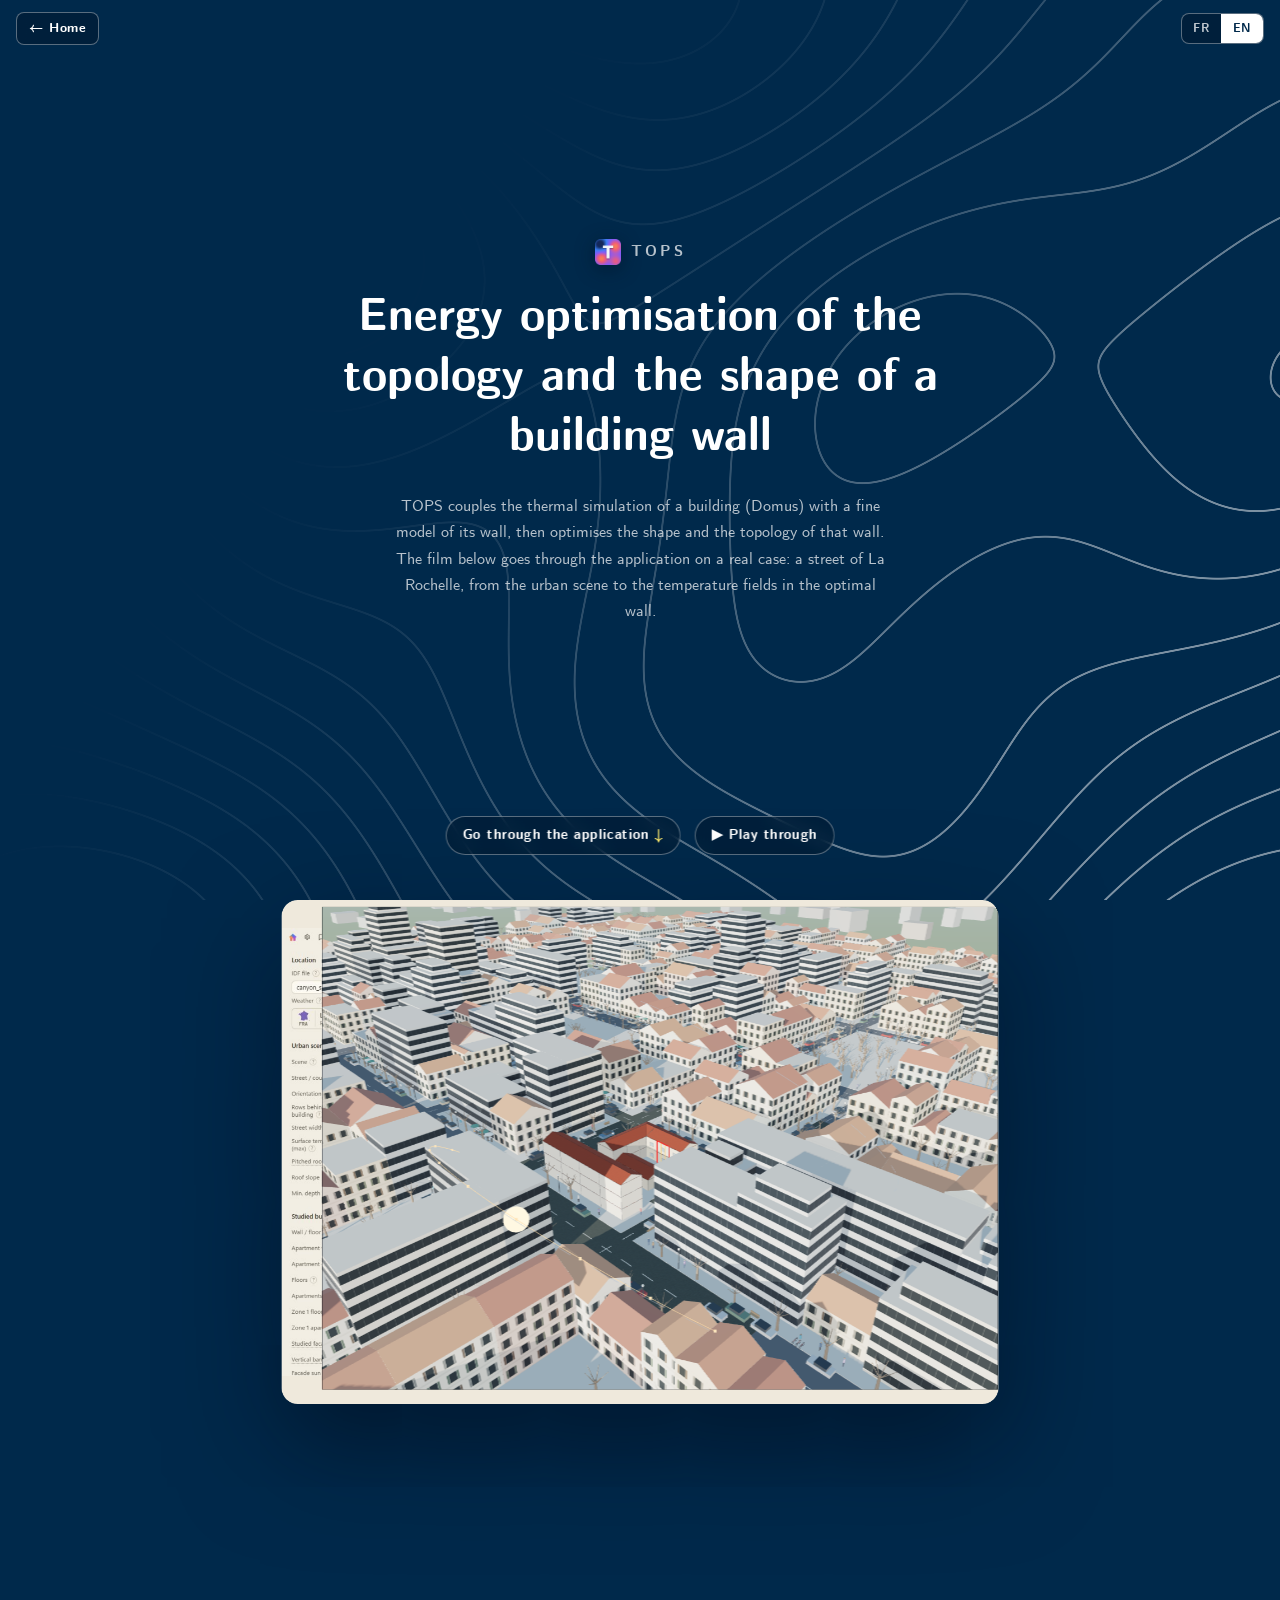
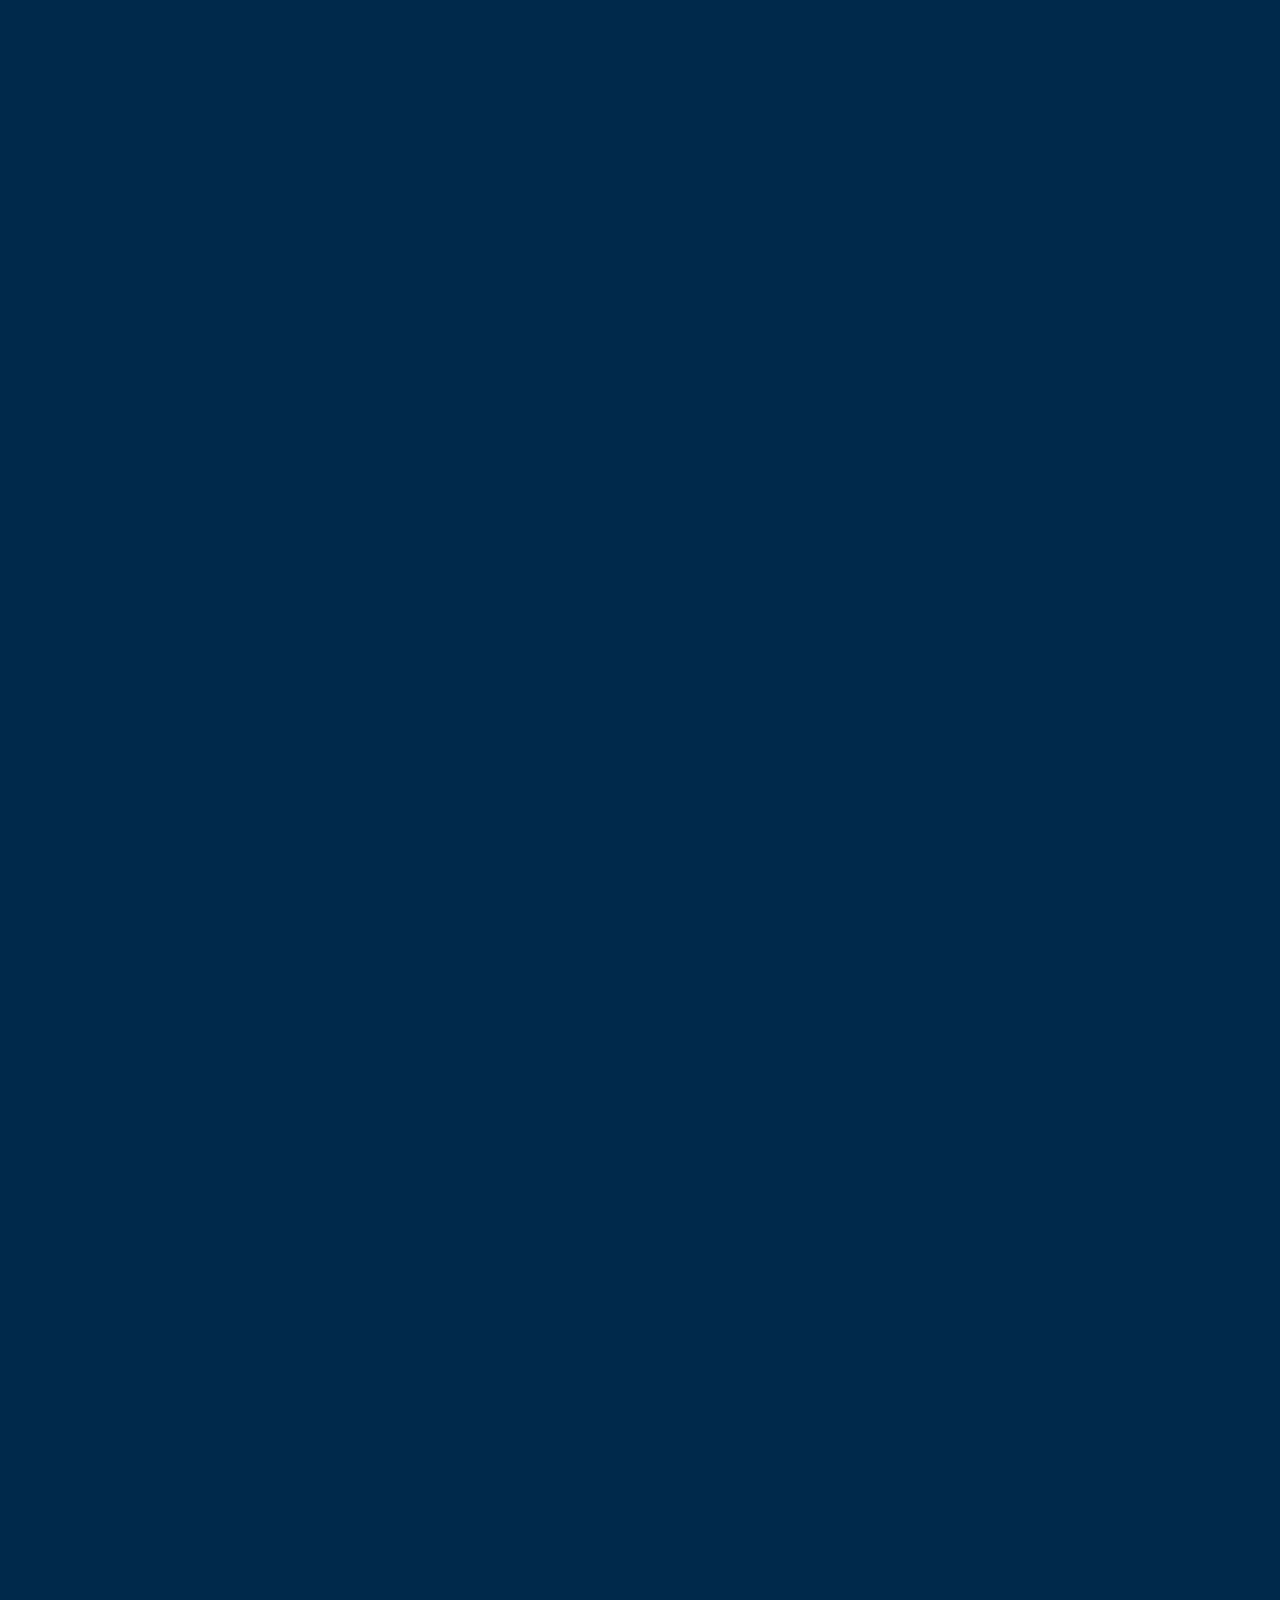
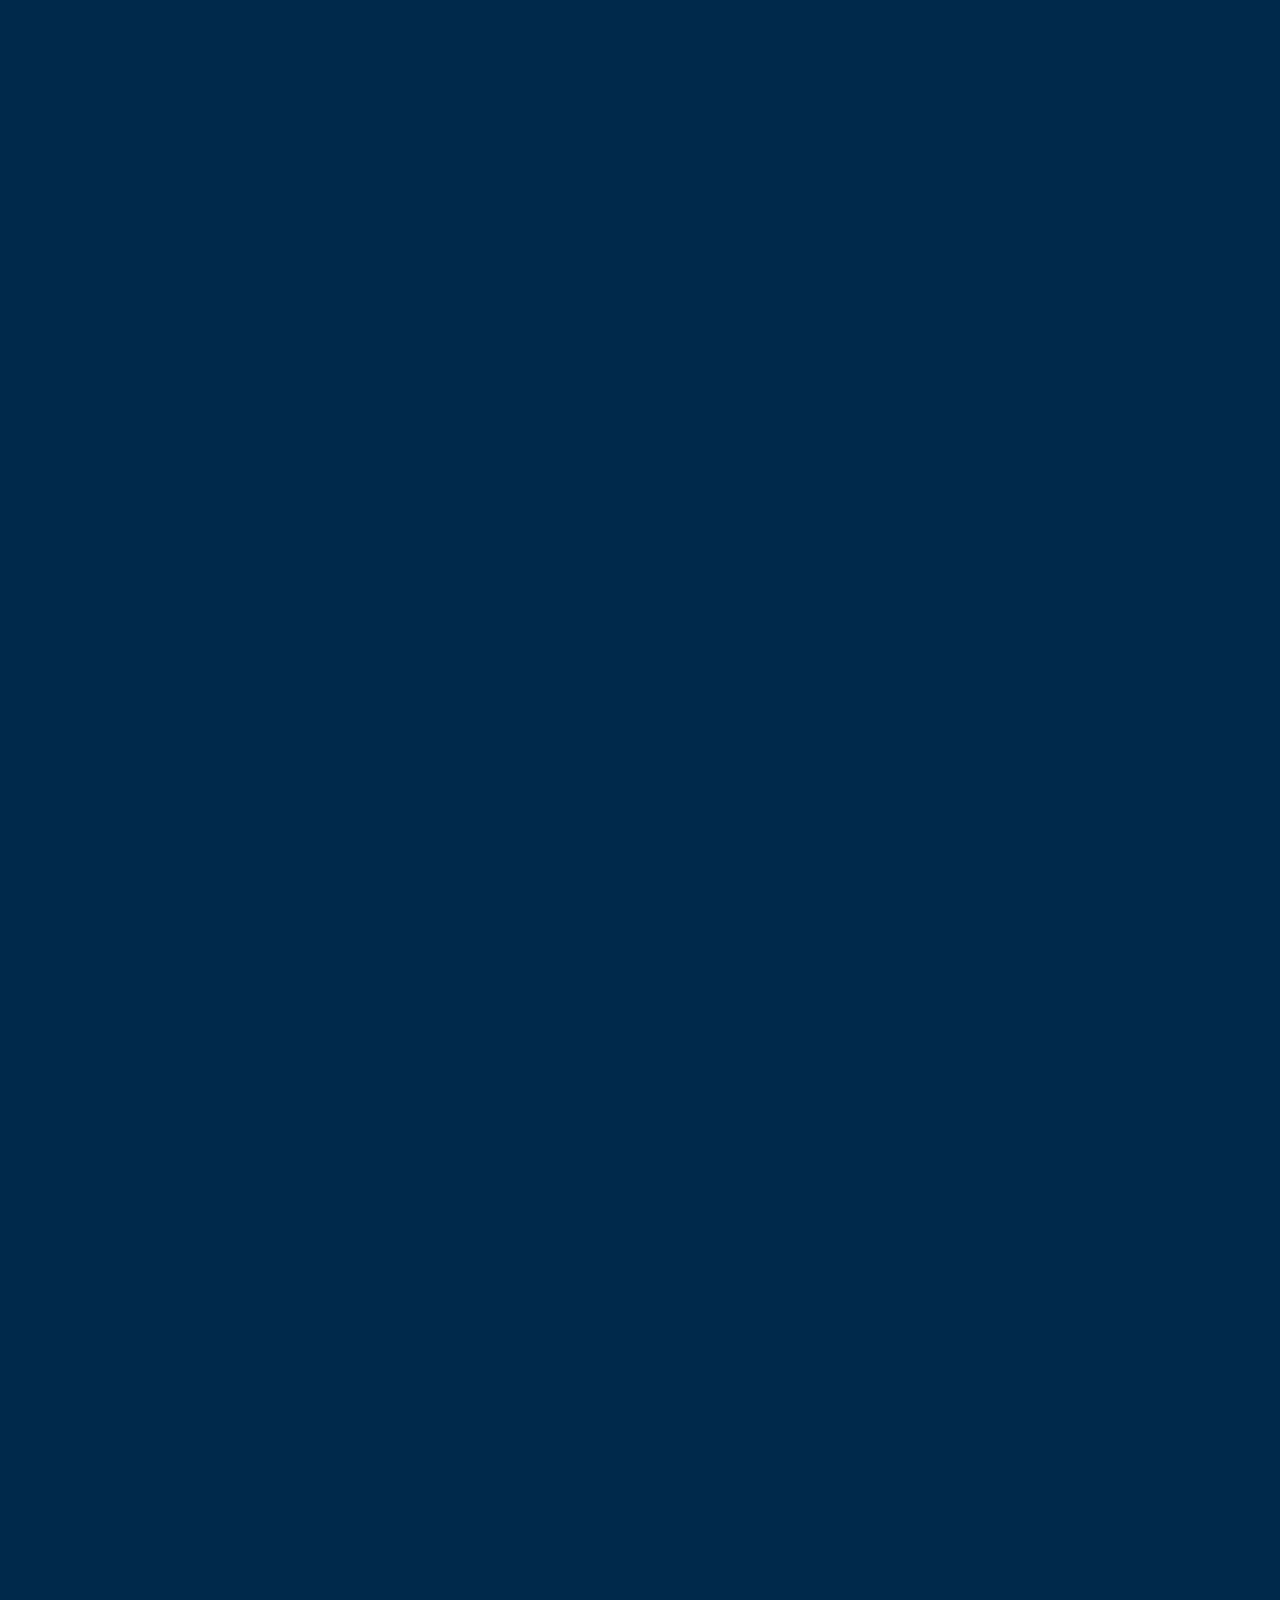
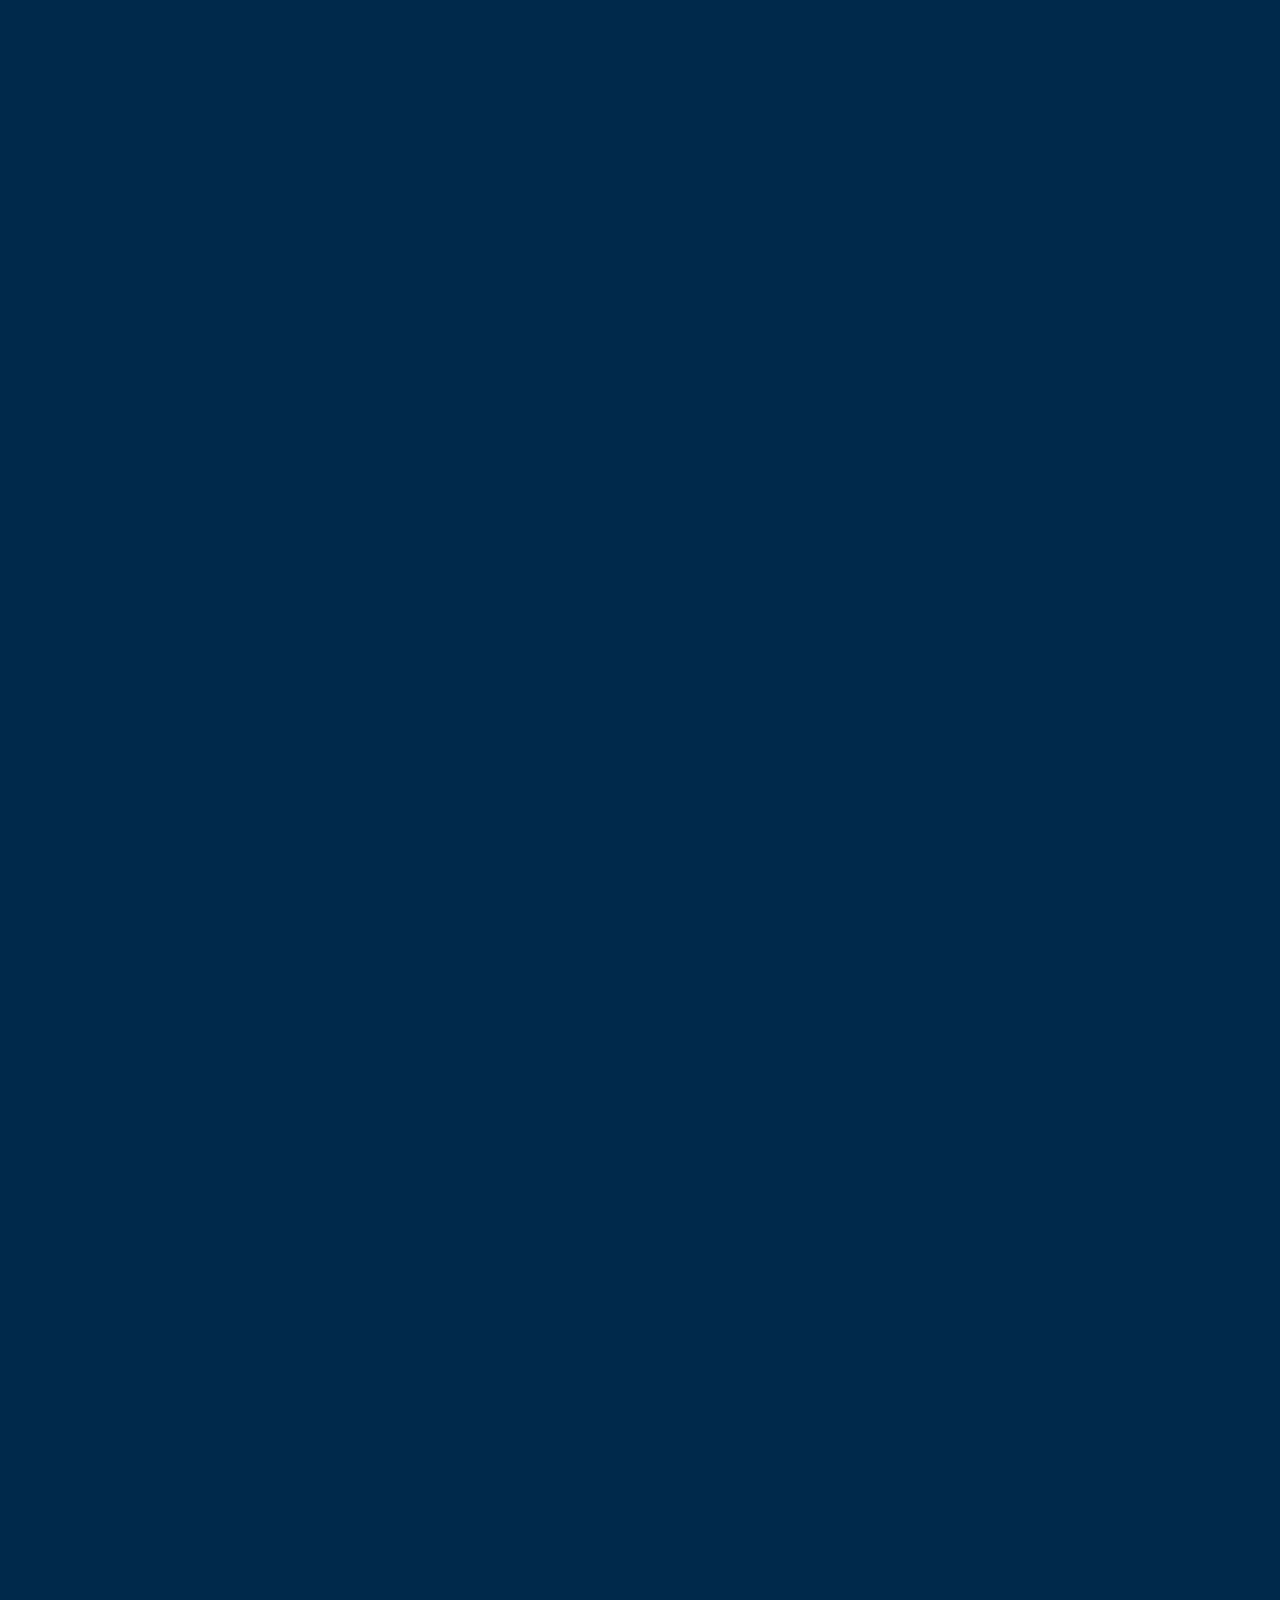
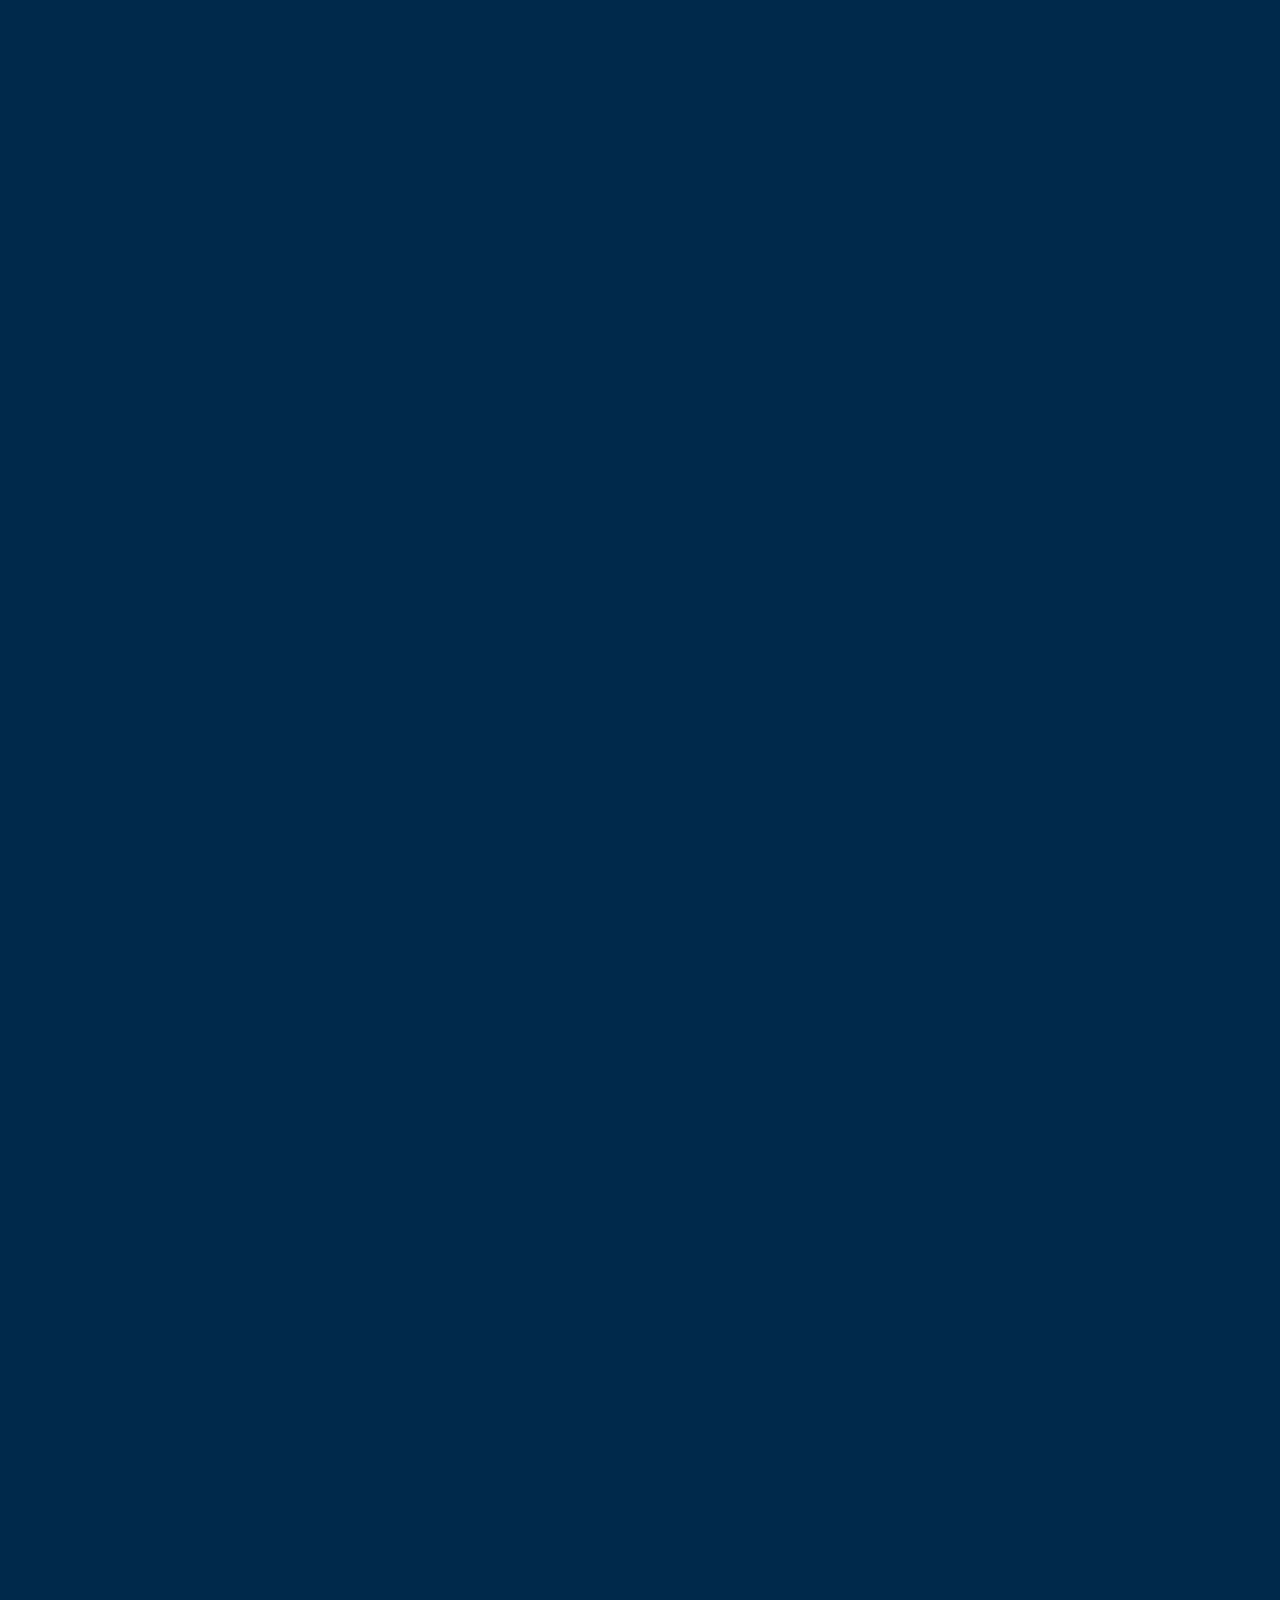
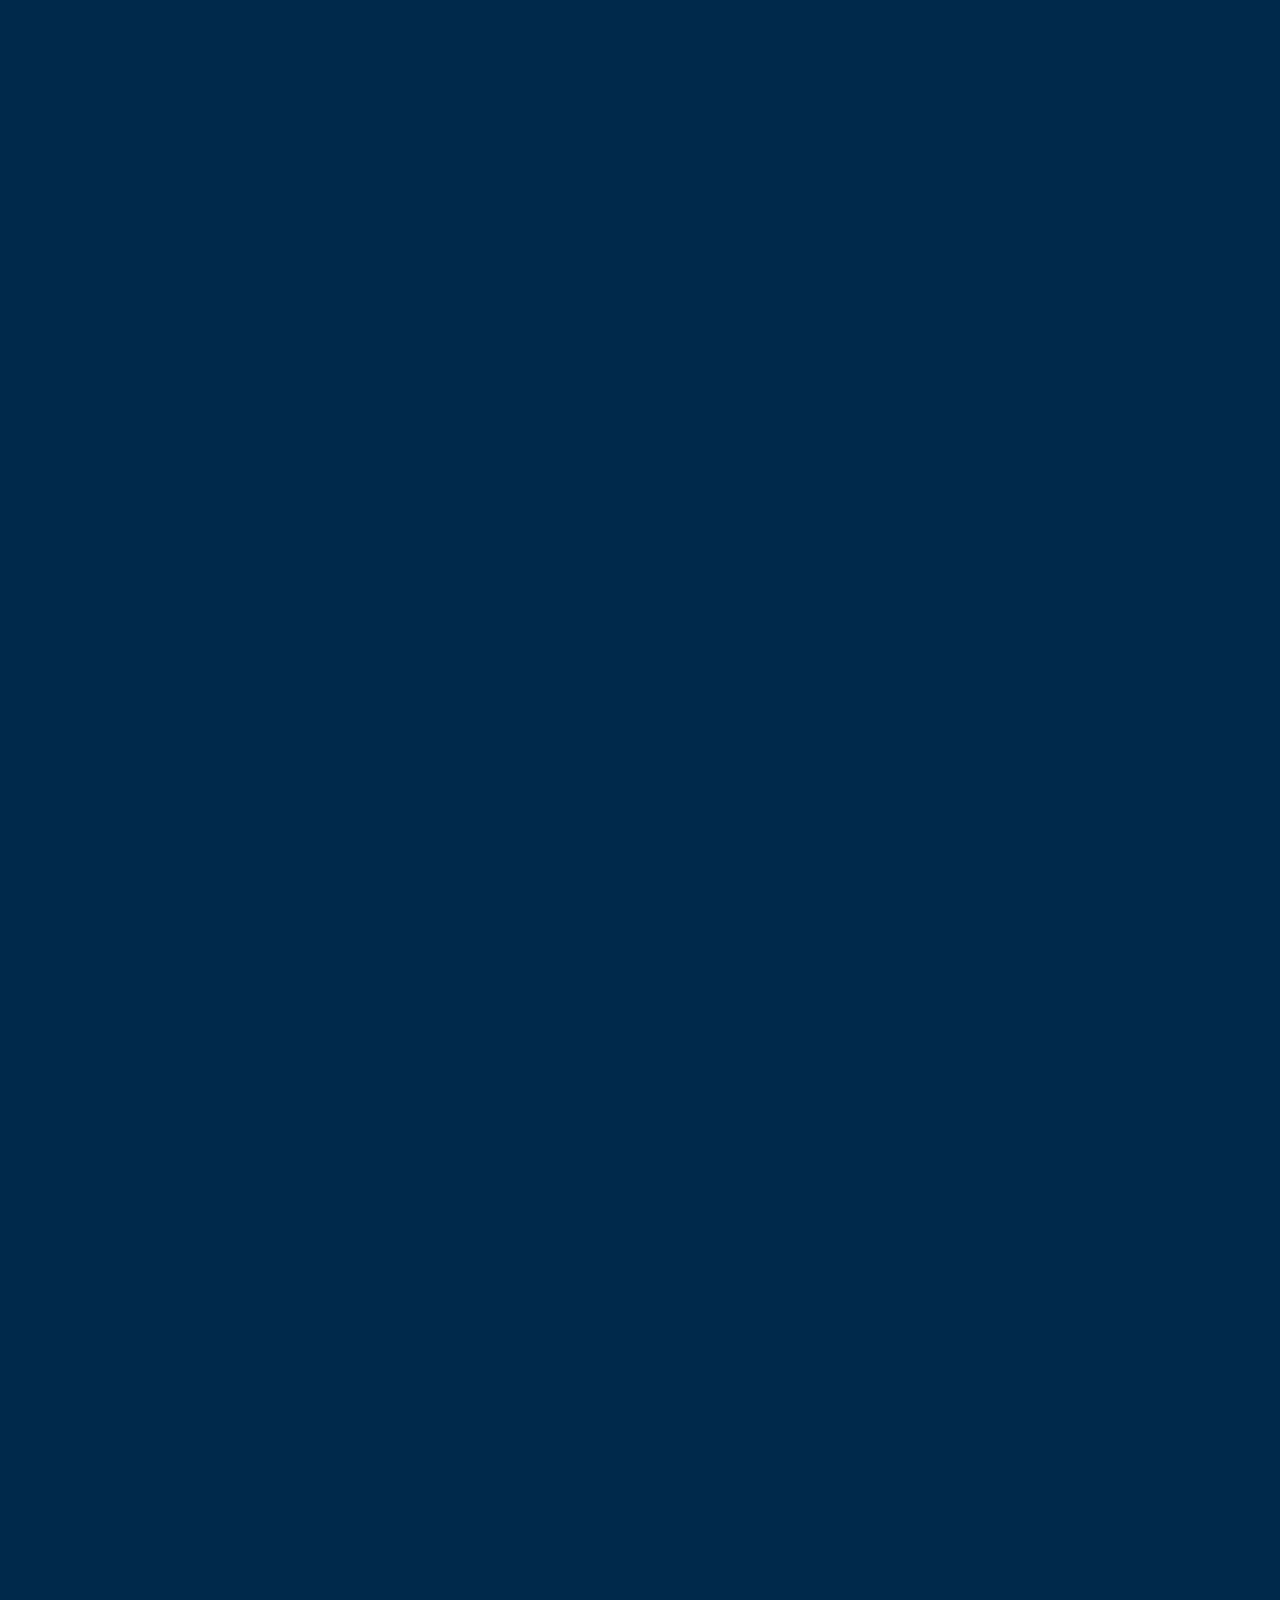
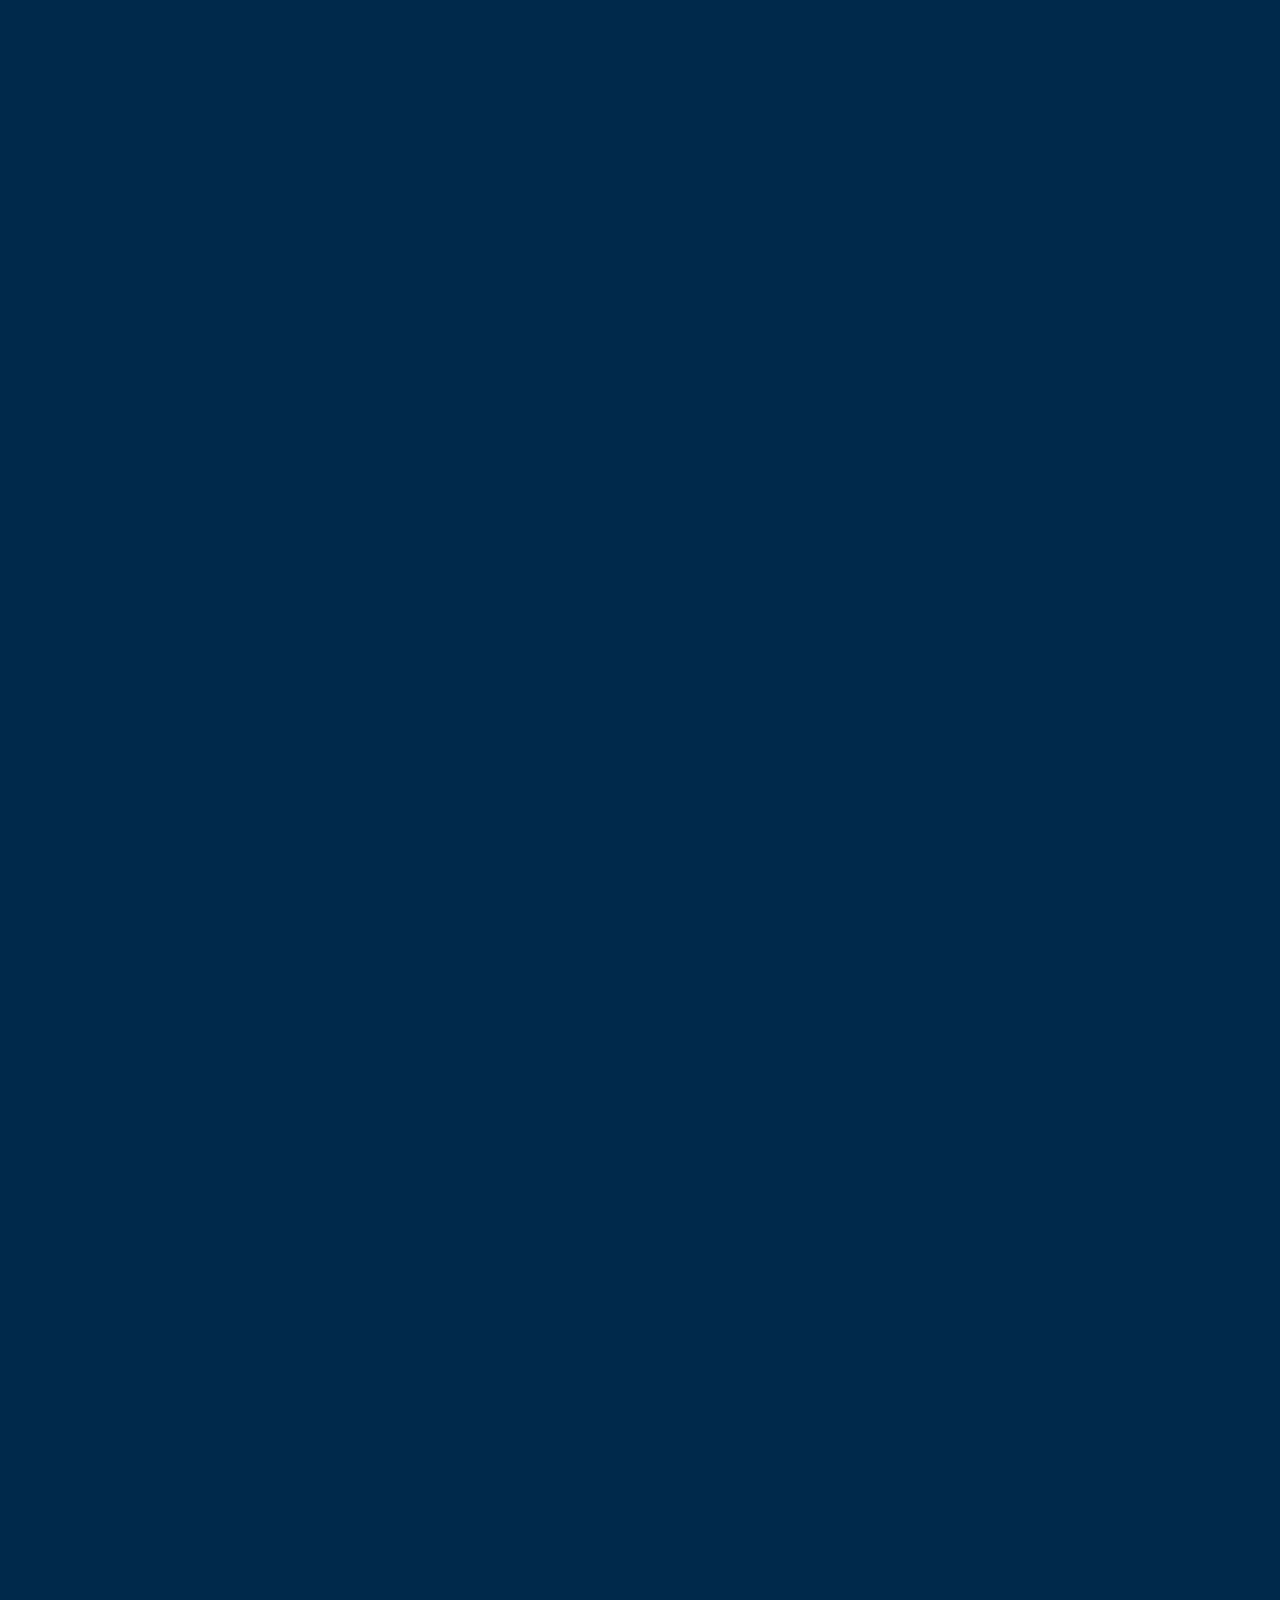
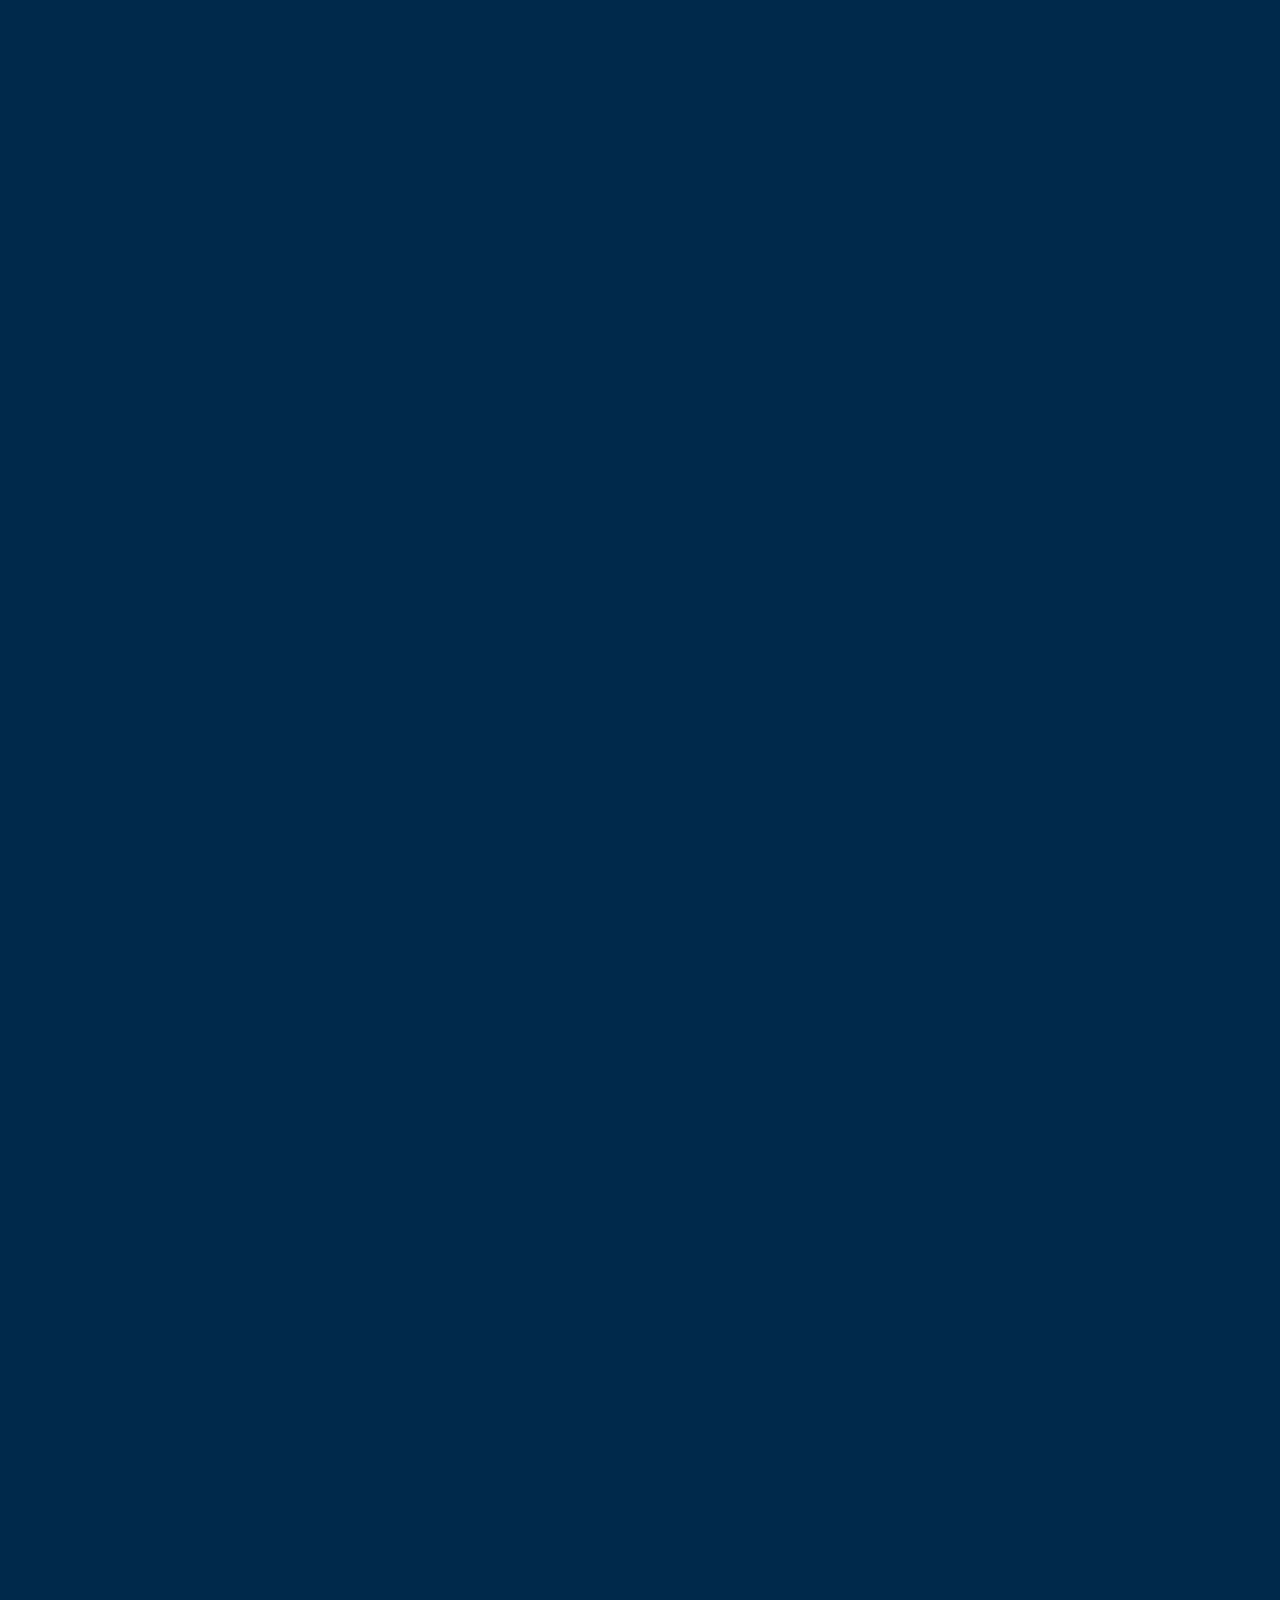
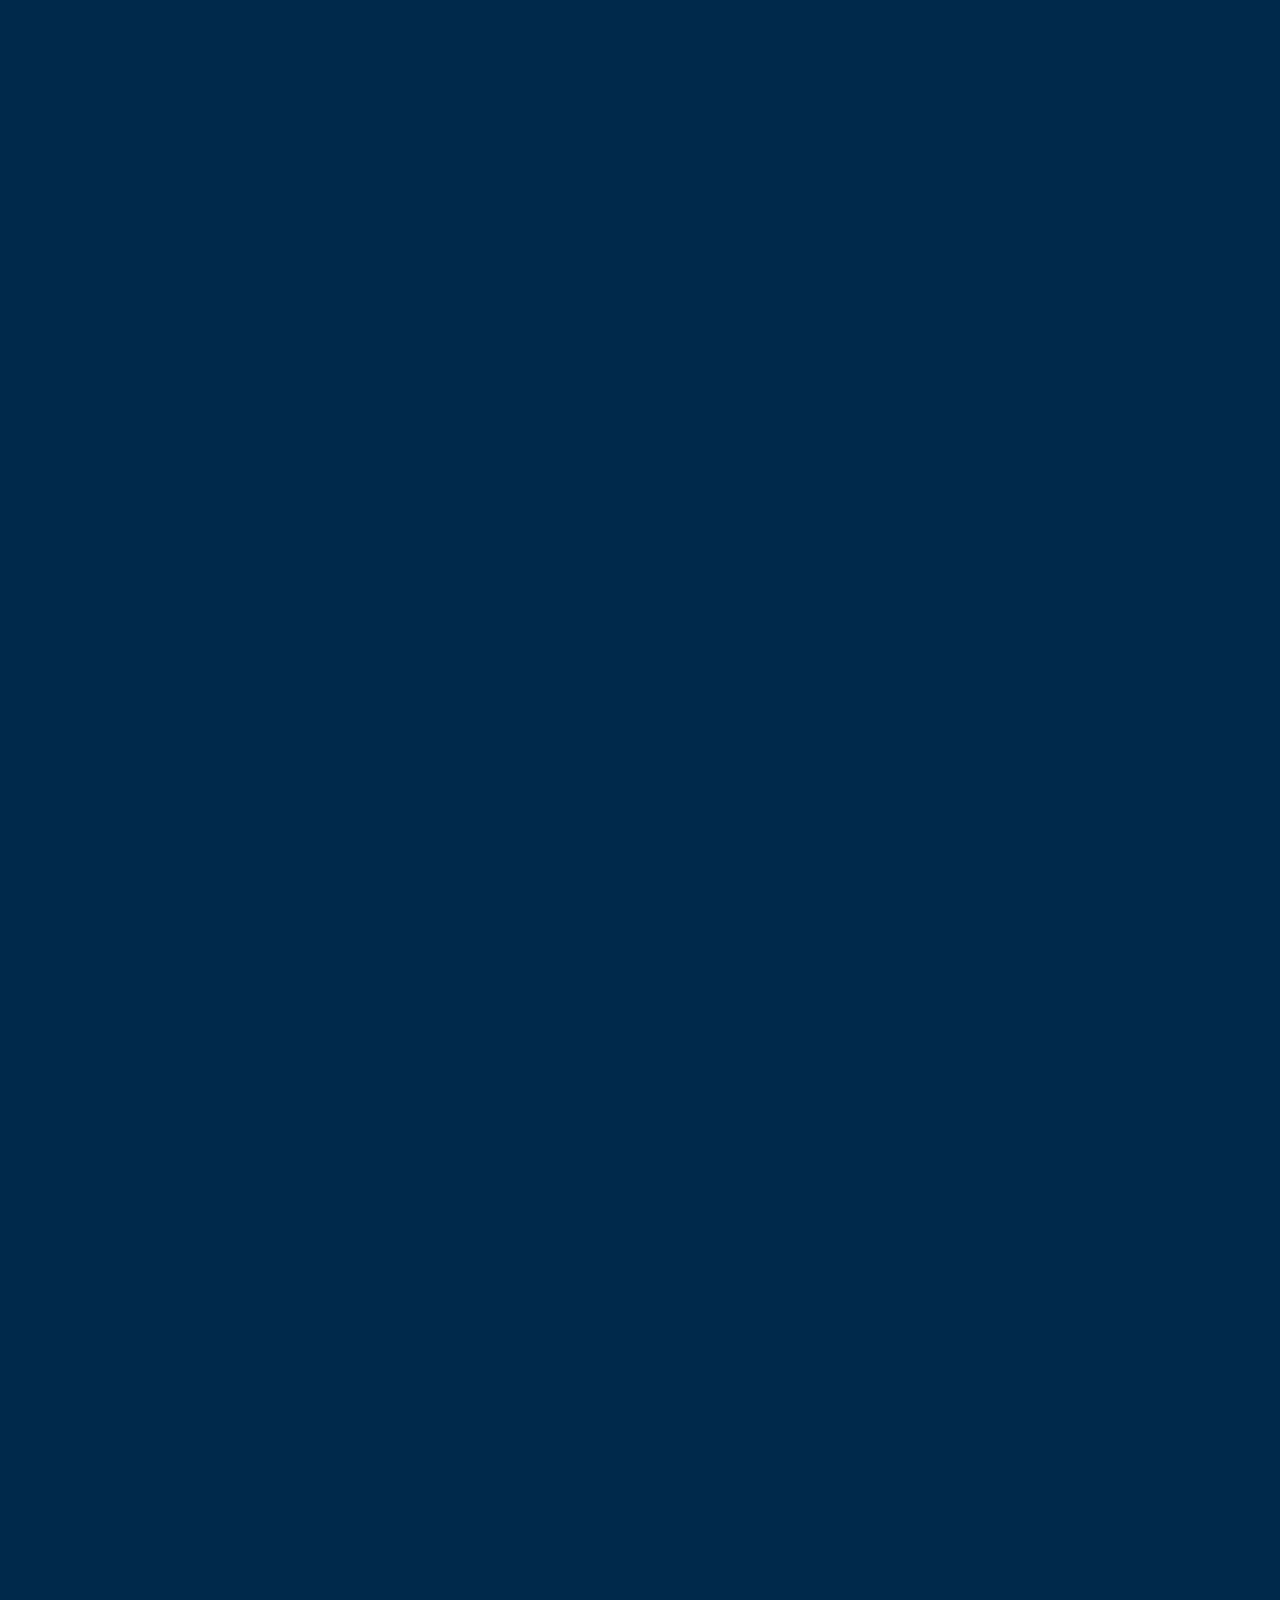
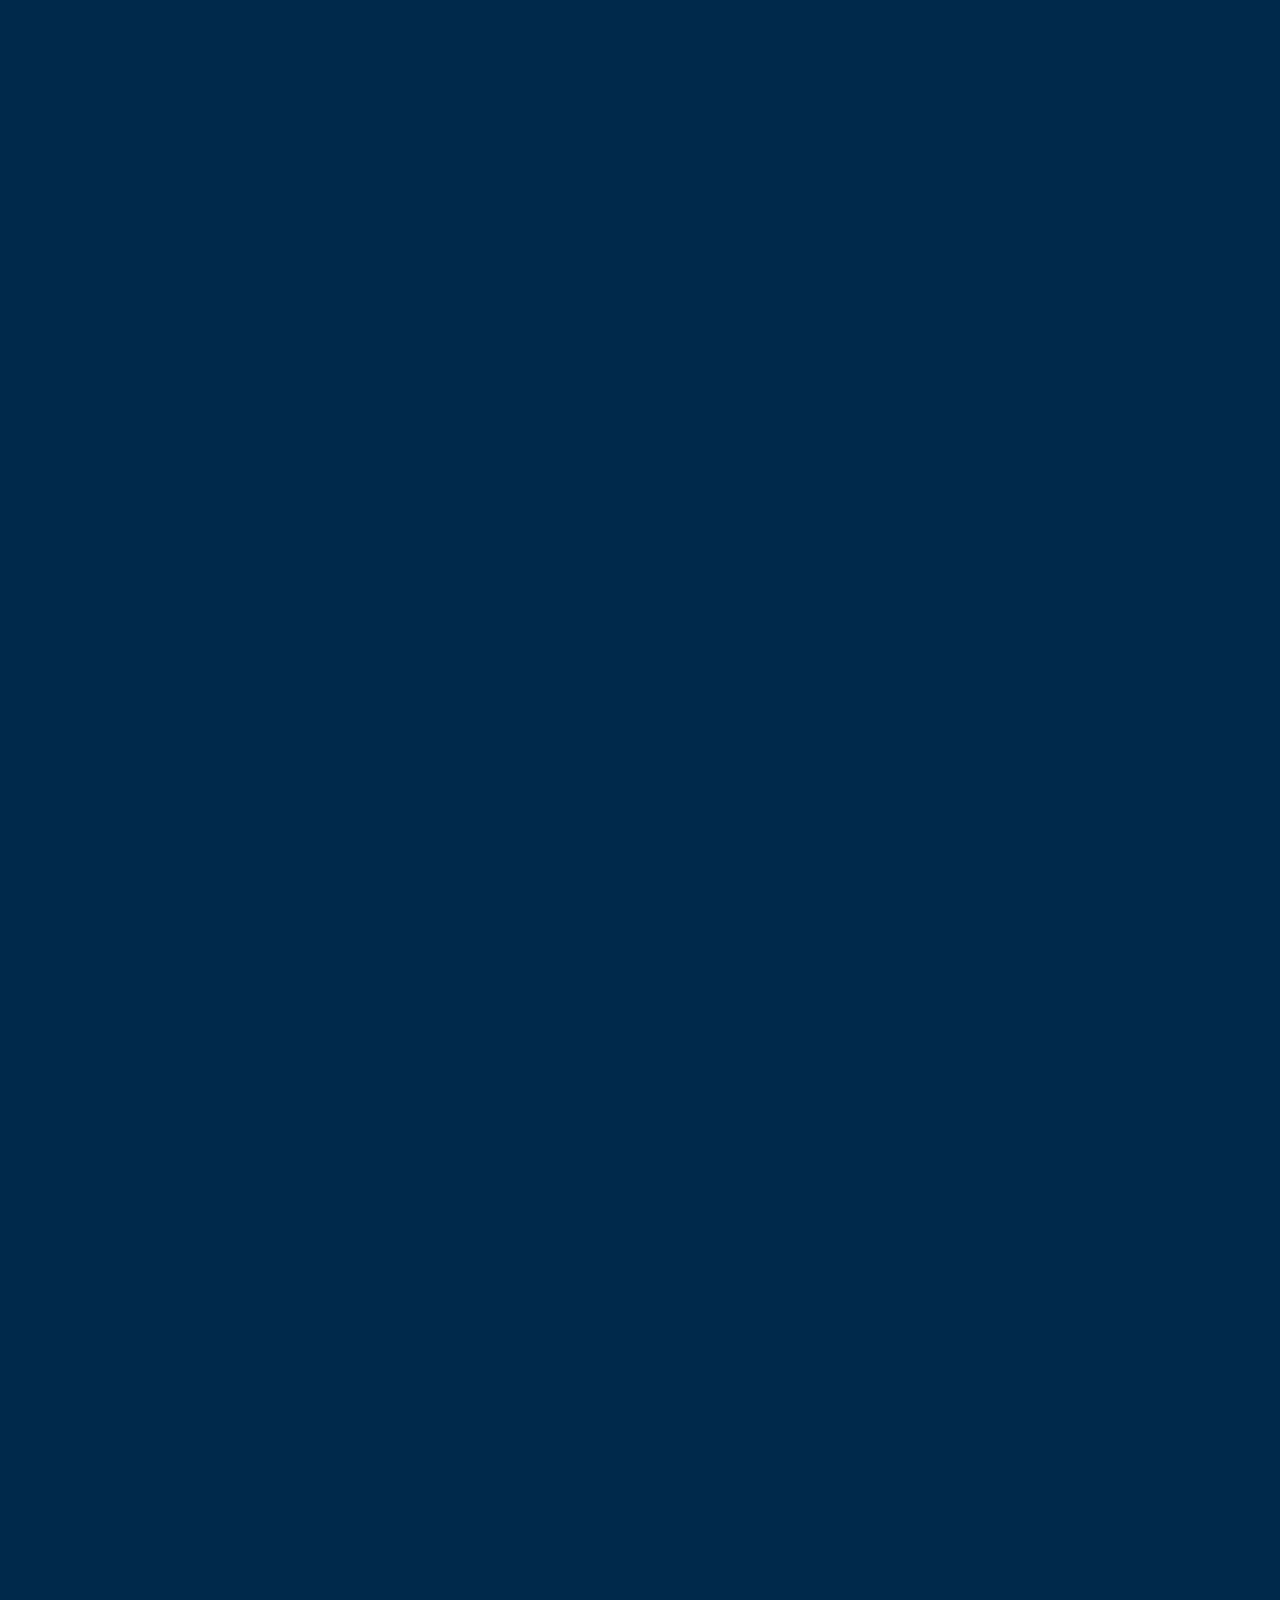
==== commit a6cc13dd: "update 10" ====
--- a/index.html
+++ b/index.html
@@ -6,7 +6,7 @@
 <title>TOPS — l’application</title>
 <meta name="description" content="TOPS : optimisation énergétique de la topologie et de la forme d'une paroi de bâtiment. Visite de l'application.">
 <link rel="icon" href="assets/tops.png">
-<link rel="stylesheet" href="css/site.css?v=2026-11-20c">
+<link rel="stylesheet" href="css/site.css?v=2026-11-20d">
 </head>
 <body>
 
@@ -79,8 +79,8 @@
   <p class="credit" data-i18n="credit">William Dumontaud — LaSIE, La Rochelle Université · IUSTI, Aix-Marseille Université</p>
 </footer>
 
-<script src="media/film.js?v=2026-11-20c"></script>
-<script src="js/field.js?v=2026-11-20c"></script>
-<script src="js/site.js?v=2026-11-20c"></script>
+<script src="media/film.js?v=2026-11-20d"></script>
+<script src="js/field.js?v=2026-11-20d"></script>
+<script src="js/site.js?v=2026-11-20d"></script>
 </body>
 </html>
--- a/css/site.css
+++ b/css/site.css
@@ -62,6 +62,9 @@
 .film { position: relative; }
 /* the background of the application (cream): the bands left by another shape of screen are part of it */
 .screen { position: sticky; top: 0; height: 100vh; height: 100svh; overflow: hidden; background: var(--app-bg); }
+/* coming in and leaving: a window on the blue (js/site.js frameShape: scale, corners, shadow) */
+.screen.framed { will-change: transform; }
+.screen.framed.shown .ctl, .screen.framed .cap.in, .screen.framed.shown.at-start:not(.auto) .scroll-hint { opacity: 0; pointer-events: none; }
 .screen .v { position: absolute; inset: 0; width: 100%; height: 100%; object-fit: contain; opacity: 0; }
 .screen .v.on { opacity: 1; }
 /* step 3: the viewer itself, over the 3D view of the picture then the whole screen (js/site.js placeLive) */
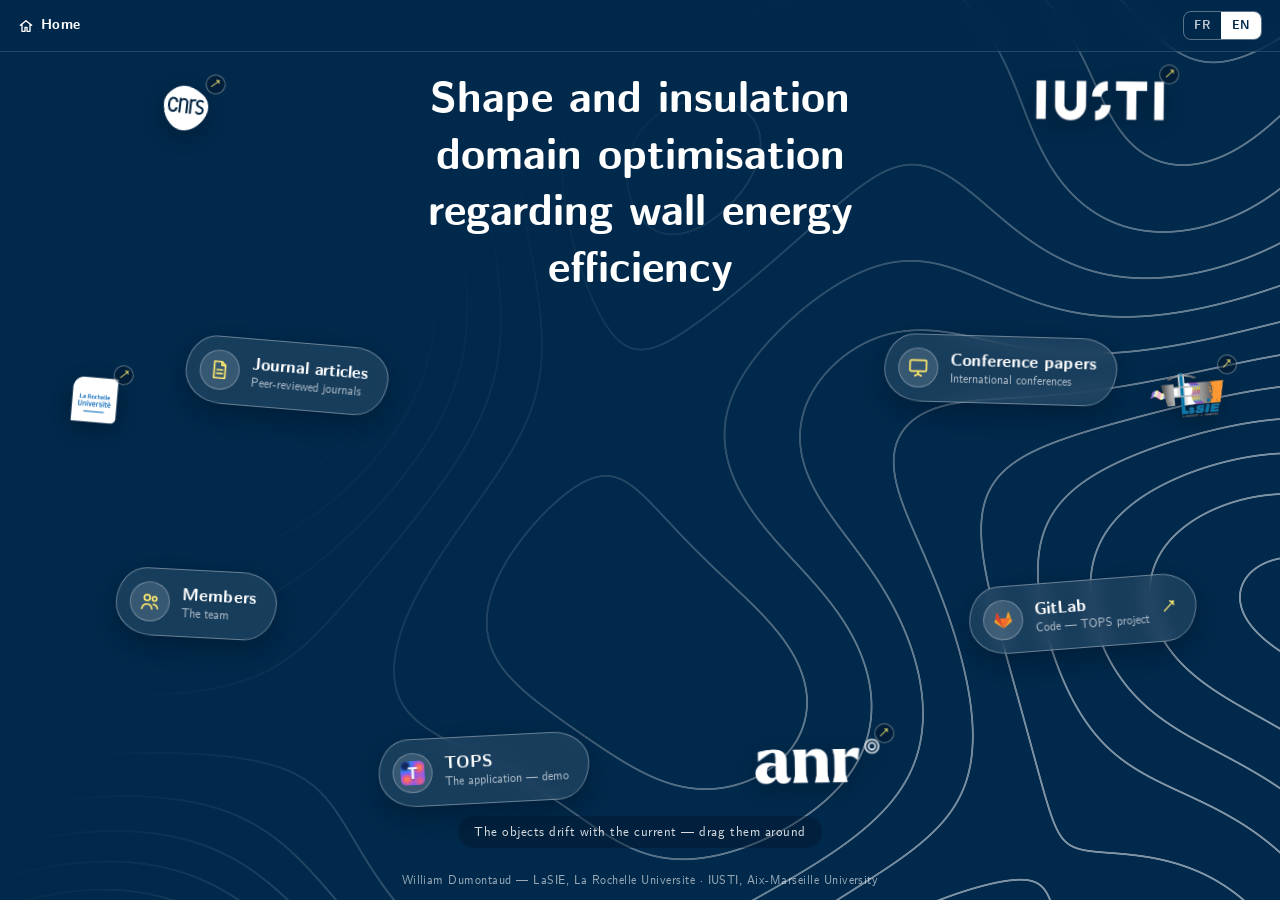
==== commit fe5fba0f: "merge 1" ====
--- a/index.html
+++ b/index.html
@@ -3,84 +3,45 @@
 <head>
 <meta charset="utf-8">
 <meta name="viewport" content="width=device-width, initial-scale=1">
-<title>TOPS — l’application</title>
-<meta name="description" content="TOPS : optimisation énergétique de la topologie et de la forme d'une paroi de bâtiment. Visite de l'application.">
+<title>TOPS — William Dumontaud</title>
+<meta name="description" content="TOPS : optimisation énergétique de la topologie et de la forme d’une paroi de bâtiment — vitrine de la thèse de William Dumontaud.">
 <link rel="icon" href="assets/tops.png">
-<link rel="stylesheet" href="css/site.css?v=2026-11-20d">
+<link rel="stylesheet" href="css/site.css">
+<link rel="stylesheet" href="css/bar.css">
 </head>
 <body>
 
-<!-- the background of the home page (../webpage): white iso-lines on the CNRS blue (js/field.js, same field) -->
+<!-- fond animé : iso-lignes blanches sur bleu CNRS, comme la slide 1 de meeting/PUCPR_seminar2 -->
 <canvas id="field" data-line="255,255,255" data-alpha="0.5"></canvas>
 
-<header class="top">
-  <a class="back" href="../webpage/index.html">← <span data-i18n="home">Accueil</span></a>
-  <div class="lang" role="group" aria-label="Langue / Language">
-    <button type="button" data-lang="fr">FR</button><button type="button" data-lang="en">EN</button>
+<!-- bandeau commun à toutes les pages (css/bar.css) ; langue gardée dans localStorage 'webpage.lang' (js/i18n.js) -->
+<header class="bar">
+  <div class="side"><span class="home" aria-current="page"><svg viewBox="0 0 24 24" width="16" height="16" aria-hidden="true"><path d="M3.5 11 12 4l8.5 7M6 9.5V20h4.5v-6h3v6H18V9.5" fill="none" stroke="currentColor" stroke-width="2" stroke-linecap="round" stroke-linejoin="round"/></svg><span data-i18n="home">Accueil</span></span></div>
+  <span></span>
+  <div class="side right">
+    <div class="lang" role="group" aria-label="Langue / Language" title="Langue / Language">
+      <button type="button" data-lang="fr">FR</button><button type="button" data-lang="en">EN</button>
+    </div>
   </div>
 </header>
 
-<main>
-  <!-- ============ landing: what the application is, then the film ============ -->
-  <section class="hero">
-    <p class="kicker"><img src="assets/tops.png" alt="" width="26" height="26"><span>TOPS</span></p>
-    <h1 data-i18n="tagline">Optimisation énergétique de la topologie et de la forme d’une paroi de bâtiment</h1>
-    <p class="lead" data-i18n="lead">TOPS couple la simulation thermique d’un bâtiment (Domus) à un modèle fin de sa paroi, puis optimise la forme et la topologie de cette paroi. Le film qui suit parcourt l’application sur un cas réel : une rue de La Rochelle, de la scène urbaine aux champs de température dans la paroi optimale.</p>
-    <div class="more"><a href="#film"><span data-i18n="more">Parcourir l’application</span> <b>↓</b></a>
-      <button class="watch" type="button">▶ <span data-i18n="watch">Lecture continue</span></button></div>
-  </section>
+<header class="masthead">
+  <h1 class="tag" data-i18n="tagline">Optimisation de la forme et du domaine d’isolation au regard de l’efficacité énergétique des parois</h1>
+</header>
 
-  <!-- ============ the film: one screen held in place; the scrolling is its time (forwards, backwards, still) ============ -->
-  <section class="film" id="film">
-    <div class="screen">
-      <div class="clips"></div>
-      <!-- step 3: the 3D viewer of TOPS itself, laid over the 3D view of the picture -->
-      <div class="live">
-        <iframe title="TOPS 3D" allow="fullscreen"></iframe>
-        <button class="gate" type="button"><span data-i18n="liveTouch">Touchez pour prendre la vue en main</span></button>
-      </div>
-      <div class="tour"><span class="hint" data-i18n="liveHint">La vue est à vous : glissez pour tourner, Ctrl + molette pour zoomer</span>
-        <button class="resume" type="button">↺ <span data-i18n="liveResume">Reprendre la visite guidée</span></button></div>
-      <div class="cap"><p class="num"></p><h2></h2><p class="txt"></p></div>
-      <div class="ctl"><button class="play" type="button" title="Lecture"><i></i></button>
-        <nav class="track" aria-label="Étapes"><span class="fill"></span></nav></div>
-      <p class="scroll-hint"><span data-i18n="scrollHint">Faites défiler pour avancer</span> <b>↓</b></p>
-    </div>
-    <!-- one step per part of the film; data-id: media/<id>.mp4 (durations: media/film.json);
-         data-live: the page laid over the picture during data-dur seconds of film -->
-    <div class="steps">
-      <div class="step" data-id="s1_open" data-t="s1t" data-p="s1p"></div>
-      <div class="step" data-id="s2_scene" data-t="s2t" data-p="s2p"></div>
-      <div class="step" data-id="s3_view" data-t="s3t" data-p="s3p" data-live="viewer/index.html" data-dur="36"></div>
-      <div class="step" data-id="s4_weather" data-t="s4t" data-p="s4p"></div>
-      <div class="step" data-id="s5_optim" data-t="s5t" data-p="s5p"></div>
-      <div class="step" data-id="s6_results" data-t="s6t" data-p="s6p"></div>
-      <div class="step" data-id="s7_sim" data-t="s7t" data-p="s7p"></div>
-      <div class="step" data-id="s8_fields" data-t="s8t" data-p="s8p"></div>
-    </div>
-  </section>
+<!-- les objets flottants (raccourcis) sont générés par js/objects.js depuis sa config ITEMS -->
+<main id="sea" aria-label="Raccourcis"></main>
 
-  <!-- ============ download by code (the service behind is not open yet) ============ -->
-  <section class="end">
-    <h2 data-i18n="dlTitle">Télécharger TOPS</h2>
-    <p data-i18n="endP">Version 2026.11, pour Windows et Linux, avec le code d’accès qui vous a été transmis.</p>
-    <form class="dl-form" id="dlForm" autocomplete="off">
-      <label class="sr" for="dlCode" data-i18n="dlLabel">Code d’accès</label>
-      <div class="dl-row">
-        <input id="dlCode" name="code" type="text" inputmode="text" spellcheck="false" data-i18n-ph="dlPh" placeholder="Code d’accès">
-        <button class="btn" type="submit" data-i18n="dlBtn">Télécharger</button>
-      </div>
-      <p class="dl-note" id="dlNote" data-i18n="dlNote">Le code est personnel ; ses détenteurs sont prévenus des nouvelles versions.</p>
-    </form>
-  </section>
-</main>
+<p class="hint" id="hint" data-i18n="hint">Les objets dérivent avec le courant — glissez-les pour les déplacer</p>
 
+<!-- les logos des institutions flottent comme des bulles (voir ITEMS dans js/objects.js) -->
 <footer class="foot">
   <p class="credit" data-i18n="credit">William Dumontaud — LaSIE, La Rochelle Université · IUSTI, Aix-Marseille Université</p>
 </footer>
 
-<script src="media/film.js?v=2026-11-20d"></script>
-<script src="js/field.js?v=2026-11-20d"></script>
-<script src="js/site.js?v=2026-11-20d"></script>
+<script src="js/field.js"></script>
+<script src="js/i18n.js"></script>
+<script src="js/objects.js"></script>
+<script src="js/main.js"></script>
 </body>
 </html>
--- a/css/site.css
+++ b/css/site.css
@@ -1,163 +1,111 @@
-/* The page: the style of the home page (../webpage/css/site.css: CNRS blue, white iso-lines, yellow accent, CMU Sans
-   Serif). The film keeps the cream theme of TOPS (html[data-theme=cream] of hubgui/web/css/ux.css): it is the application. */
-@font-face { font-family: "CMU Sans Serif"; font-style: normal; font-weight: 500;
-  src: url("../assets/fonts/cmu-sans-serif-500-roman.woff2") format("woff2"); }
-@font-face { font-family: "CMU Sans Serif"; font-style: italic; font-weight: 500;
-  src: url("../assets/fonts/cmu-sans-serif-500-italic.woff2") format("woff2"); }
-@font-face { font-family: "CMU Sans Serif"; font-style: normal; font-weight: 700;
-  src: url("../assets/fonts/cmu-sans-serif-700-roman.woff2") format("woff2"); }
-@font-face { font-family: "CMU Sans Serif"; font-style: italic; font-weight: 700;
-  src: url("../assets/fonts/cmu-sans-serif-700-italic.woff2") format("woff2"); }
+/* css/site.css — vitrine TOPS.
+   Palette de la présentation (theme/style.css de PUCPR_seminar2) :
+   fond bleu CNRS + vagues blanches ; accent jaune CNRS. Police CMU Sans Serif (slide 1). */
 
-:root {
-  --blue: #00294B; --yellow: #FEEA6D;
-  --glass: rgba(0,20,40,.42); --glass-line: rgba(255,255,255,.35); --soft: rgba(255,255,255,.72);
-  --app-bg: #efe9dc;                     /* the background of the application (the film) */
-  --font: "CMU Sans Serif", "Latin Modern Sans", "Computer Modern Sans", Arial, sans-serif;
-  color-scheme: dark;
+@font-face{font-family:"CMU Sans Serif";font-style:roman;font-weight:500;
+  src:url("../assets/fonts/cmu-sans-serif-500-roman.woff2") format("woff2")}
+@font-face{font-family:"CMU Sans Serif";font-style:italic;font-weight:500;
+  src:url("../assets/fonts/cmu-sans-serif-500-italic.woff2") format("woff2")}
+@font-face{font-family:"CMU Sans Serif";font-style:roman;font-weight:700;
+  src:url("../assets/fonts/cmu-sans-serif-700-roman.woff2") format("woff2")}
+@font-face{font-family:"CMU Sans Serif";font-style:italic;font-weight:700;
+  src:url("../assets/fonts/cmu-sans-serif-700-italic.woff2") format("woff2")}
+
+:root{
+  --blue:#00294B; --purple:#4D0DAB; --yellow:#FEEA6D;
 }
-* { box-sizing: border-box; }
-html { scroll-behavior: smooth; }
-html, body { margin: 0; background: var(--blue); color: #fff; font-family: var(--font); font-weight: 500; }
-body { overflow-x: hidden; }
-img, video { display: block; max-width: 100%; }
+*{box-sizing:border-box}
+html,body{margin:0;height:100%}
+body{
+  background:var(--blue); color:#fff; overflow:hidden; height:100dvh;
+  font-family:"CMU Sans Serif","Latin Modern Sans","Computer Modern Sans",Arial,sans-serif; font-weight:500;
+}
 
-/* the animated background, behind everything (drawn only where the film does not cover it) */
-#field { position: fixed; inset: 0; width: 100%; height: 100%; z-index: 0; pointer-events: none; }
-main, .foot { position: relative; z-index: 1; }
+/* fond animé (iso-lignes blanches, comme la slide 1) */
+#field{position:fixed;inset:0;width:100%;height:100%;z-index:0}
 
-/* ---------- top: back to the home page, language ---------- */
-.top { position: fixed; top: 0; left: 0; right: 0; z-index: 10; height: 56px; display: flex; align-items: center;
-  justify-content: space-between; padding: 0 16px; pointer-events: none; transition: transform .35s ease; }
-.top.away { transform: translateY(-100%); }        /* hidden while going down the film: the application fills the screen */
-.top > * { pointer-events: auto; }
-.back, .lang { border: 1px solid var(--glass-line); border-radius: 8px; background: var(--glass);
-  backdrop-filter: blur(8px); -webkit-backdrop-filter: blur(8px); }
-.back { color: #fff; text-decoration: none; font-weight: 700; font-size: 13px; letter-spacing: .04em; padding: 6px 12px; }
-.back:hover { border-color: var(--yellow); }
-.lang { display: flex; overflow: hidden; }
-.lang button { font: 700 12px var(--font); letter-spacing: .06em; padding: 6px 11px; border: 0; background: transparent;
-  color: rgba(255,255,255,.75); cursor: pointer; }
-.lang button + button { border-left: 1px solid rgba(255,255,255,.25); }
-.lang button.on { background: #fff; color: var(--blue); }
+/* bandeau du haut (accueil, langue) : css/bar.css, commun à toutes les pages */
 
-/* ---------- landing ---------- */
-.hero { min-height: 100vh; min-height: 100svh; display: flex; flex-direction: column; align-items: center; justify-content: center;
-  text-align: center; padding: 12vh max(16px, 6vw) 16vh; position: relative; }
-.kicker { display: flex; align-items: center; gap: 10px; margin: 0 0 22px; font-weight: 700; font-size: 15px; letter-spacing: .2em; color: var(--soft); }
-.kicker img { filter: drop-shadow(0 4px 10px rgba(0,10,25,.45)); }
-.hero h1 { margin: 0 auto; max-width: 24ch; font-size: clamp(26px, 3.6vw, 46px); line-height: 1.3; font-weight: 700; }
-.hero .lead { margin: 26px auto 0; max-width: 62ch; font-size: clamp(15px, 1.25vw, 17.5px); line-height: 1.65; color: var(--soft); }
+/* titre, fixe comme sur la slide 1 ("logos and text stay still") */
+.masthead{position:fixed;left:0;right:0;top:max(8vh,72px);z-index:2;text-align:center;padding:0 6vw;pointer-events:none}
+.masthead .tag{margin:0 auto;max-width:24ch;font-size:clamp(24px,3.4vw,44px);line-height:1.3;font-weight:700}
 
-.more { position: absolute; left: 50%; bottom: 5vh; transform: translateX(-50%); display: flex; gap: 14px; align-items: center;
-  font-size: 14px; white-space: nowrap; }
-.more a, .watch { color: #fff; text-decoration: none; font: 700 14px var(--font); letter-spacing: .03em; border-radius: 999px;
-  padding: 8px 16px; border: 1px solid var(--glass-line); background: var(--glass); backdrop-filter: blur(8px); -webkit-backdrop-filter: blur(8px); }
-.watch { cursor: pointer; }
-.more a:hover, .watch:hover { border-color: var(--yellow); }
-.more b { display: inline-block; color: var(--yellow); animation: bob 1.6s ease-in-out infinite; }
-@keyframes bob { 50% { transform: translateY(4px); } }
+/* les objets flottants : bulles "verre" translucides, les vagues passent derrière */
+#sea{position:fixed;inset:0;z-index:3}
+.obj{
+  position:absolute;left:0;top:0;display:flex;align-items:center;gap:12px;
+  color:#fff;text-decoration:none;
+  padding:13px 20px 13px 13px;
+  background:rgba(255,255,255,.09);
+  border:1px solid rgba(255,255,255,.35);border-radius:30px 36px 32px 38px / 36px 30px 38px 32px;
+  backdrop-filter:blur(10px);-webkit-backdrop-filter:blur(10px);
+  box-shadow:0 10px 30px rgba(0,10,25,.38);
+  cursor:grab;user-select:none;-webkit-user-select:none;touch-action:none;
+  will-change:transform;
+  animation:morph 9s ease-in-out infinite;
+}
+@keyframes morph{
+  0%,100%{border-radius:30px 36px 32px 38px / 36px 30px 38px 32px}
+  33%{border-radius:38px 30px 40px 30px / 30px 38px 32px 40px}
+  66%{border-radius:32px 40px 30px 36px / 40px 32px 36px 30px}
+}
+.obj.dragging{cursor:grabbing;border-color:var(--yellow);background:rgba(255,255,255,.16)}
+.obj:hover{border-color:var(--yellow);background:rgba(255,255,255,.16);box-shadow:0 14px 38px rgba(0,10,25,.45)}
+.obj:focus-visible{outline:3px solid var(--yellow);outline-offset:3px}
+.obj .ico{
+  width:40px;height:40px;flex:none;display:grid;place-items:center;border-radius:50%;
+  background:rgba(255,255,255,.14);border:1px solid rgba(255,255,255,.28);color:var(--yellow);
+}
+.obj .ico img{width:24px;height:24px;object-fit:contain}
+.obj .ico svg{width:22px;height:22px}
+.obj .lbl{font-weight:700;font-size:17px;line-height:1.15;white-space:nowrap}
+.obj .lbl small{display:block;font-weight:500;font-size:11.5px;color:rgba(255,255,255,.65);margin-top:2px;white-space:nowrap}
+.obj .go{margin-left:2px;color:var(--yellow);font-weight:700;font-size:15px}
+/* bulle "logo seul" (institutions) : le logo EST la bulle — fond transparent, ombre portée
+   détourée (drop-shadow suit l'alpha du PNG), petit badge ↗ en coin pour les liens externes */
+.obj.bare{
+  padding:10px;background:transparent;border:none;box-shadow:none;border-radius:0;
+  backdrop-filter:none;-webkit-backdrop-filter:none;animation:none;
+}
+.obj.bare .ico{width:auto;height:46px;background:none;border:none}
+.obj.bare .ico img{
+  height:46px;width:auto;max-width:130px;object-fit:contain;
+  filter:drop-shadow(0 6px 14px rgba(0,10,25,.5));transition:filter .25s;
+}
+.obj.bare:hover{background:transparent;border:none;box-shadow:none}
+.obj.bare:hover .ico img,
+.obj.bare.dragging .ico img{
+  filter:drop-shadow(0 0 14px rgba(254,234,109,.65)) drop-shadow(0 8px 16px rgba(0,10,25,.5));
+}
+.obj.bare:focus-visible{outline:3px solid var(--yellow);outline-offset:4px;border-radius:12px}
+.obj.bare .go{
+  position:absolute;top:-4px;right:-4px;margin:0;width:20px;height:20px;border-radius:50%;
+  display:grid;place-items:center;font-size:11px;align-self:auto;
+  background:rgba(0,20,40,.55);border:1px solid rgba(255,255,255,.4);color:var(--yellow);opacity:.9;
+}
 
-/* ---------- the film: one screen held in place while the page scrolls under it (the scrolling is its time) ---------- */
-.film { position: relative; }
-/* the background of the application (cream): the bands left by another shape of screen are part of it */
-.screen { position: sticky; top: 0; height: 100vh; height: 100svh; overflow: hidden; background: var(--app-bg); }
-/* coming in and leaving: a window on the blue (js/site.js frameShape: scale, corners, shadow) */
-.screen.framed { will-change: transform; }
-.screen.framed.shown .ctl, .screen.framed .cap.in, .screen.framed.shown.at-start:not(.auto) .scroll-hint { opacity: 0; pointer-events: none; }
-.screen .v { position: absolute; inset: 0; width: 100%; height: 100%; object-fit: contain; opacity: 0; }
-.screen .v.on { opacity: 1; }
-/* step 3: the viewer itself, over the 3D view of the picture then the whole screen (js/site.js placeLive) */
-.live { position: absolute; left: 0; top: 0; width: 0; height: 0; overflow: hidden; visibility: hidden; }
-.screen.live-on .live { visibility: visible; }
-.live iframe { display: block; border: 0; background: var(--app-bg); transform-origin: 0 0; }
-/* touch screens: the finger scrolls the page until the visitor taps the view */
-.live .gate { display: none; position: absolute; inset: 0; border: 0; padding: 0; background: transparent; cursor: pointer;
-  align-items: flex-end; justify-content: center; }
-.live .gate span { margin-bottom: 70px; font: 700 14px var(--font); color: #fff; background: rgba(0,41,75,.78); padding: 10px 18px;
-  border-radius: 999px; box-shadow: 0 8px 30px rgba(0,10,25,.35); }
-@media (pointer: coarse) { .screen.live-on:not(.free) .live .gate { display: flex; } }
-.live .gate span { opacity: 0; transition: opacity .4s; }
-.screen.touring .live .gate span { opacity: 1; }
-/* the tour: a hint while it is guided, the way back to it once the visitor has the view */
-.tour { position: absolute; left: 50%; bottom: 66px; transform: translateX(-50%); pointer-events: none; opacity: 0; transition: opacity .4s; }
-.screen.touring .tour { opacity: 1; }
-.tour .hint, .tour .resume { font: 700 13px var(--font); border-radius: 999px; padding: 8px 16px; white-space: nowrap;
-  box-shadow: 0 4px 18px rgba(0,10,25,.3); }
-.tour .hint { display: block; color: #fff; background: rgba(0,41,75,.72); backdrop-filter: blur(6px); -webkit-backdrop-filter: blur(6px); }
-.tour .resume { display: none; color: var(--blue); background: var(--yellow); border: 0; cursor: pointer; }
-.screen.free .tour .hint, .screen.auto .tour .hint { display: none; }
-.screen.free .tour .resume { display: block; pointer-events: auto; }
-@media (pointer: coarse) { .tour .hint { display: none; } }
-.steps { margin-top: -100vh; margin-top: -100svh; position: relative; pointer-events: none; }
-.step { position: absolute; left: 0; right: 0; }
+/* indice en bas, au-dessus du crédit */
+.hint{
+  position:fixed;left:50%;bottom:52px;transform:translateX(-50%);z-index:4;margin:0;
+  font-size:13px;letter-spacing:.04em;color:rgba(255,255,255,.85);background:rgba(0,20,40,.4);
+  padding:7px 16px;border-radius:999px;transition:opacity 1s;pointer-events:none;white-space:nowrap;
+}
+.hint.off{opacity:0}
 
-/* what the step shows: a card over the application (bottom right: its empty corner of figures) */
-.cap { position: absolute; right: 22px; bottom: 76px; width: min(370px, calc(100% - 44px)); padding: 15px 19px 16px;
-  color: #fff; background: rgba(0,41,75,.86); border: 1px solid rgba(255,255,255,.22); border-radius: 14px;
-  box-shadow: 0 12px 36px rgba(0,10,25,.35); backdrop-filter: blur(8px); -webkit-backdrop-filter: blur(8px);
-  opacity: 0; transform: translateY(8px); transition: opacity .35s, transform .35s; pointer-events: none; }
-.cap.in { opacity: 1; transform: none; }
-.cap .num { font-weight: 700; font-size: 12px; letter-spacing: .16em; color: var(--yellow); margin: 0 0 5px; }
-.cap h2 { margin: 0 0 7px; font-size: 20px; line-height: 1.25; font-weight: 700; }
-.cap .txt { margin: 0; font-size: 14.5px; line-height: 1.55; color: rgba(255,255,255,.82); }
+/* crédit en bas (les logos flottent dans le champ, comme les bulles) */
+.foot{position:fixed;left:0;right:0;bottom:0;z-index:2;text-align:center;padding:10px 16px 12px;pointer-events:none}
+.foot .credit{margin:0;font-size:12px;letter-spacing:.04em;opacity:.6}
 
-/* play (the page scrolls by itself at the speed of the film) above the track of the whole film, one dot per step:
-   right edge, out of the way of the application */
-.ctl { position: absolute; right: 8px; top: 50%; transform: translateY(-50%); display: flex; flex-direction: column; align-items: center;
-  gap: 12px; opacity: 0; transition: opacity .4s; pointer-events: none; }
-.screen.shown .ctl { opacity: 1; pointer-events: auto; }
-.ctl .play { width: 30px; height: 30px; border-radius: 50%; border: 0; background: var(--blue); cursor: pointer; display: grid; place-items: center;
-  box-shadow: 0 4px 14px rgba(0,10,25,.32); }
-.ctl .play:hover { background: #003a69; }
-.ctl .play i { width: 0; height: 0; border-left: 10px solid var(--yellow); border-top: 6px solid transparent; border-bottom: 6px solid transparent; margin-left: 3px; }
-.screen.auto .ctl .play i { width: 10px; height: 11px; border: 0; margin: 0; border-left: 3px solid var(--yellow); border-right: 3px solid var(--yellow); }
-.ctl .track { position: relative; width: 16px; height: min(240px, 34vh); cursor: pointer; }
-.ctl .track::before { content: ''; position: absolute; top: 0; bottom: 0; left: 7px; width: 3px; border-radius: 2px; background: rgba(0,41,75,.25); }
-.ctl .fill { position: absolute; top: 0; left: 7px; width: 3px; border-radius: 2px; background: var(--blue); height: 0; }
-.ctl .track a { position: absolute; left: 3px; width: 11px; height: 11px; margin-top: -5px; border-radius: 50%; background: #fff;
-  border: 2px solid rgba(0,41,75,.45); box-shadow: 0 1px 4px rgba(0,10,25,.25); transition: background .3s, border-color .3s, transform .3s; }
-.ctl .track a:hover { transform: scale(1.25); }
-.ctl .track a.on { background: var(--yellow); border-color: var(--blue); transform: scale(1.2); }
-/* the first time on the film: scrolling is the way on */
-.scroll-hint { position: absolute; left: 50%; bottom: 18px; transform: translateX(-50%); margin: 0; font-size: 13.5px; color: #fff;
-  background: rgba(0,41,75,.78); padding: 7px 16px; border-radius: 999px; opacity: 0; transition: opacity .5s; pointer-events: none; }
-.scroll-hint b { display: inline-block; color: var(--yellow); animation: bob 1.6s ease-in-out infinite; }
-.screen.shown.at-start:not(.auto) .scroll-hint { opacity: 1; }
-
-/* ---------- download by code ---------- */
-.end { max-width: 640px; margin: 0 auto; padding: 18vh max(16px, 4vw) 14vh; text-align: center; }
-.end h2 { margin: 0 0 12px; font-size: clamp(24px, 2.6vw, 32px); line-height: 1.2; font-weight: 700; }
-.end > p { margin: 0 0 24px; color: var(--soft); line-height: 1.6; }
-.sr { position: absolute; width: 1px; height: 1px; overflow: hidden; clip: rect(0 0 0 0); white-space: nowrap; }
-.dl-row { display: flex; gap: 8px; max-width: 460px; margin: 0 auto; }
-.dl-row input { flex: 1; min-width: 0; font: 15px var(--font); padding: 10px 14px; border-radius: 10px; border: 1px solid var(--glass-line);
-  background: var(--glass); color: #fff; outline: none; backdrop-filter: blur(8px); -webkit-backdrop-filter: blur(8px); }
-.dl-row input::placeholder { color: rgba(255,255,255,.55); }
-.dl-row input:focus { border-color: var(--yellow); }
-.btn { font: 700 14px var(--font); letter-spacing: .03em; border-radius: 10px; padding: 10px 18px; cursor: pointer; border: 0;
-  background: var(--yellow); color: var(--blue); }
-.btn:hover { background: #fff3a6; }
-.dl-note { margin: 12px 0 0; font-size: 13px; line-height: 1.5; color: rgba(255,255,255,.6); }
-.dl-note.warn { color: var(--yellow); }
-
-.foot { text-align: center; padding: 14px 16px 16px; }
-.foot .credit { margin: 0; font-size: 12px; letter-spacing: .04em; opacity: .6; }
-
-/* ---------- narrow screens ---------- */
-@media (max-width: 900px) {
-  .cap { left: 12px; right: 12px; width: auto; bottom: 64px; padding: 11px 14px; }
-  .cap h2 { font-size: 17px; }
-  .cap .txt { font-size: 13px; }
-  .ctl { right: 4px; }
-  .tour { bottom: 58px; }
-  .tour .hint, .tour .resume { font-size: 12px; }
+@media (max-width:640px){
+  .masthead{top:max(5vh,60px)}
+  .obj{padding:9px 14px 9px 10px;gap:9px}
+  .obj .ico{width:32px;height:32px}
+  .obj .ico img{width:19px;height:19px}
+  .obj .ico svg{width:17px;height:17px}
+  .obj .lbl{font-size:14px}
+  .obj .lbl small{font-size:10px}
+  .obj.bare{padding:8px}
+  .obj.bare .ico{height:34px}
+  .obj.bare .ico img{height:34px;max-width:96px}
+  .foot .credit{font-size:10px}
 }
-@media (max-width: 520px) {
-  .more { flex-direction: column; gap: 10px; }
-  .dl-row { flex-direction: column; }
-}
-@media (prefers-reduced-motion: reduce) {
-  html { scroll-behavior: auto; }
-  .more b, .scroll-hint b { animation: none; }
-}
--- a/css/bar.css
+++ b/css/bar.css
@@ -0,0 +1,29 @@
+/* css/bar.css — the bar at the top of every page of the site (index.html, articles/, app/): home, title, language and
+   the actions of the page. Every page keeps the language in localStorage 'webpage.lang'. */
+.bar{position:fixed;left:0;right:0;top:0;z-index:10;display:grid;grid-template-columns:1fr minmax(0,auto) 1fr;align-items:center;
+  gap:12px;padding:10px 18px;min-height:52px;color:#fff;background:rgba(0,41,75,.55);
+  backdrop-filter:blur(10px);-webkit-backdrop-filter:blur(10px);border-bottom:1px solid rgba(255,255,255,.14);transition:transform .35s ease}
+.bar.away{transform:translateY(-100%)}
+.bar .side{display:flex;align-items:center;gap:10px;min-width:0}
+.bar .side.right{justify-content:flex-end}
+.bar h1{margin:0;font-size:clamp(17px,2.2vw,24px);font-weight:700;letter-spacing:.02em;text-align:center;
+  white-space:nowrap;overflow:hidden;text-overflow:ellipsis}
+.home{display:inline-flex;align-items:center;gap:7px;color:#fff;text-decoration:none;font-size:14px;font-weight:700;
+  letter-spacing:.02em;opacity:.85;white-space:nowrap}
+.home svg{flex:none}
+a.home:hover{opacity:1;color:#FEEA6D}
+.home[aria-current]{opacity:1;cursor:default}
+.lang{display:flex;border:1px solid rgba(255,255,255,.35);border-radius:8px;overflow:hidden}
+.lang button{font:inherit;font-weight:700;font-size:12px;letter-spacing:.06em;padding:5px 10px;border:0;background:transparent;
+  color:rgba(255,255,255,.75);cursor:pointer}
+.lang button+button{border-left:1px solid rgba(255,255,255,.25)}
+.lang button.on{background:#fff;color:#00294B}
+.bar .act{font:inherit;font-weight:700;font-size:13px;letter-spacing:.03em;padding:5px 12px;border-radius:8px;text-decoration:none;
+  color:#00294B;background:#FEEA6D;white-space:nowrap}
+.bar .act:hover{background:#fff3a6}
+@media (max-width:640px){
+  .bar{padding:8px 12px;gap:8px;min-height:46px}
+  .bar h1{font-size:15px}
+  .home span{display:none}
+}
+@media (max-width:420px){ .bar h1{display:none} }
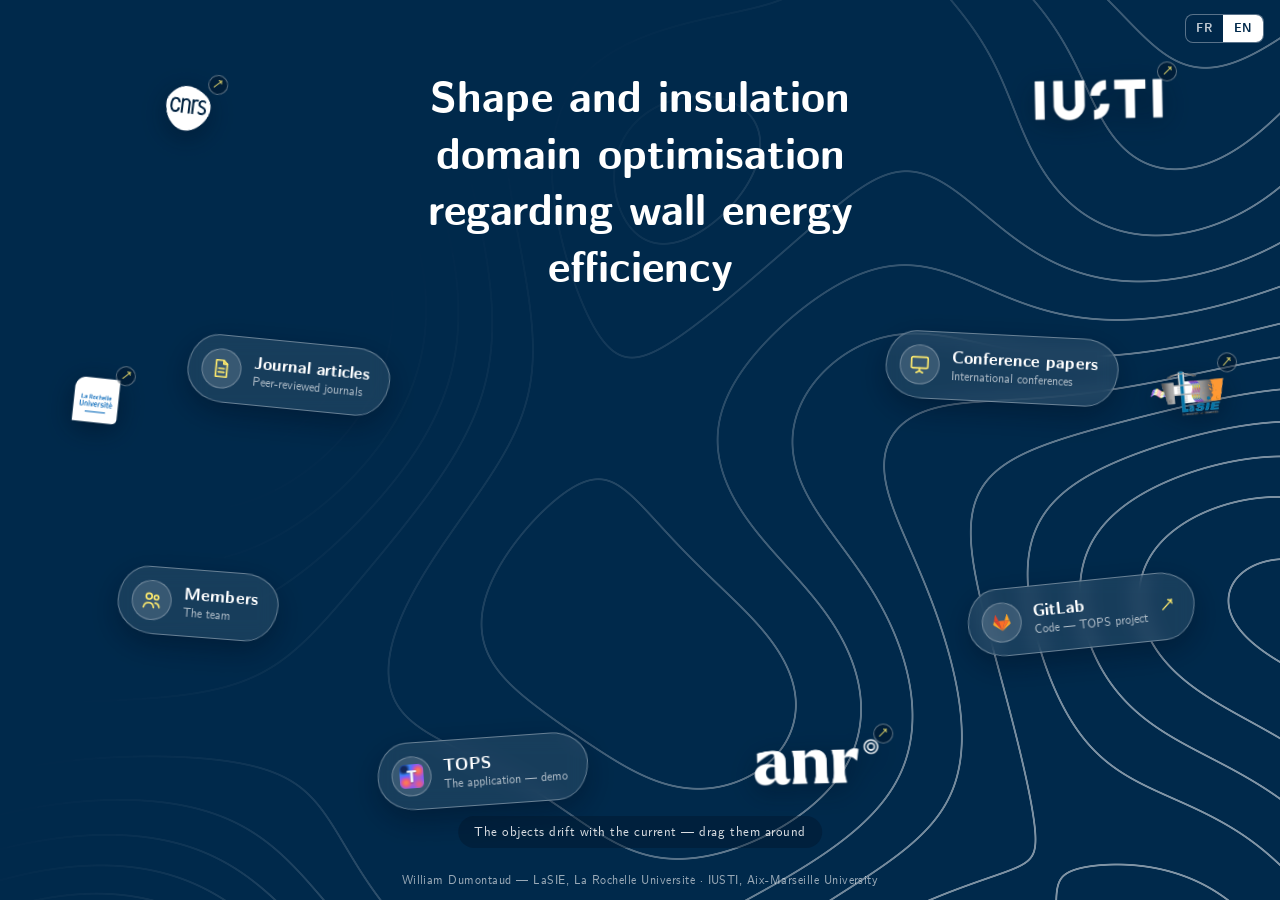
==== commit d84f77cc: "update 11" ====
--- a/index.html
+++ b/index.html
@@ -14,16 +14,11 @@
 <!-- fond animé : iso-lignes blanches sur bleu CNRS, comme la slide 1 de meeting/PUCPR_seminar2 -->
 <canvas id="field" data-line="255,255,255" data-alpha="0.5"></canvas>
 
-<!-- bandeau commun à toutes les pages (css/bar.css) ; langue gardée dans localStorage 'webpage.lang' (js/i18n.js) -->
-<header class="bar">
-  <div class="side"><span class="home" aria-current="page"><svg viewBox="0 0 24 24" width="16" height="16" aria-hidden="true"><path d="M3.5 11 12 4l8.5 7M6 9.5V20h4.5v-6h3v6H18V9.5" fill="none" stroke="currentColor" stroke-width="2" stroke-linecap="round" stroke-linejoin="round"/></svg><span data-i18n="home">Accueil</span></span></div>
-  <span></span>
-  <div class="side right">
-    <div class="lang" role="group" aria-label="Langue / Language" title="Langue / Language">
-      <button type="button" data-lang="fr">FR</button><button type="button" data-lang="en">EN</button>
-    </div>
-  </div>
-</header>
+<!-- pas de bandeau sur l'accueil (les autres pages : css/bar.css) : la langue seule, en haut à droite ; gardée dans
+     localStorage 'webpage.lang' (js/i18n.js) ; les bulles n'y passent pas (js/objects.js, zones interdites) -->
+<div class="lang lang-float" role="group" aria-label="Langue / Language" title="Langue / Language">
+  <button type="button" data-lang="fr">FR</button><button type="button" data-lang="en">EN</button>
+</div>
 
 <header class="masthead">
   <h1 class="tag" data-i18n="tagline">Optimisation de la forme et du domaine d’isolation au regard de l’efficacité énergétique des parois</h1>
--- a/css/site.css
+++ b/css/site.css
@@ -24,10 +24,12 @@
 /* fond animé (iso-lignes blanches, comme la slide 1) */
 #field{position:fixed;inset:0;width:100%;height:100%;z-index:0}
 
-/* bandeau du haut (accueil, langue) : css/bar.css, commun à toutes les pages */
+/* pas de bandeau sur l'accueil : la langue seule (style des boutons : css/bar.css .lang) */
+.lang-float{position:fixed;top:14px;right:16px;z-index:10;color:#fff;background:rgba(0,41,75,.55);
+  backdrop-filter:blur(10px);-webkit-backdrop-filter:blur(10px)}
 
 /* titre, fixe comme sur la slide 1 ("logos and text stay still") */
-.masthead{position:fixed;left:0;right:0;top:max(8vh,72px);z-index:2;text-align:center;padding:0 6vw;pointer-events:none}
+.masthead{position:fixed;left:0;right:0;top:max(8vh,56px);z-index:2;text-align:center;padding:0 6vw;pointer-events:none}
 .masthead .tag{margin:0 auto;max-width:24ch;font-size:clamp(24px,3.4vw,44px);line-height:1.3;font-weight:700}
 
 /* les objets flottants : bulles "verre" translucides, les vagues passent derrière */
@@ -97,7 +99,8 @@
 .foot .credit{margin:0;font-size:12px;letter-spacing:.04em;opacity:.6}
 
 @media (max-width:640px){
-  .masthead{top:max(5vh,60px)}
+  .masthead{top:max(5vh,54px)}
+  .lang-float{top:10px;right:10px}
   .obj{padding:9px 14px 9px 10px;gap:9px}
   .obj .ico{width:32px;height:32px}
   .obj .ico img{width:19px;height:19px}
--- a/css/bar.css
+++ b/css/bar.css
@@ -26,4 +26,4 @@
   .bar h1{font-size:15px}
   .home span{display:none}
 }
-@media (max-width:420px){ .bar h1{display:none} }
+@media (max-width:420px){ .bar{grid-template-columns:auto 1fr} .bar h1{display:none} }
